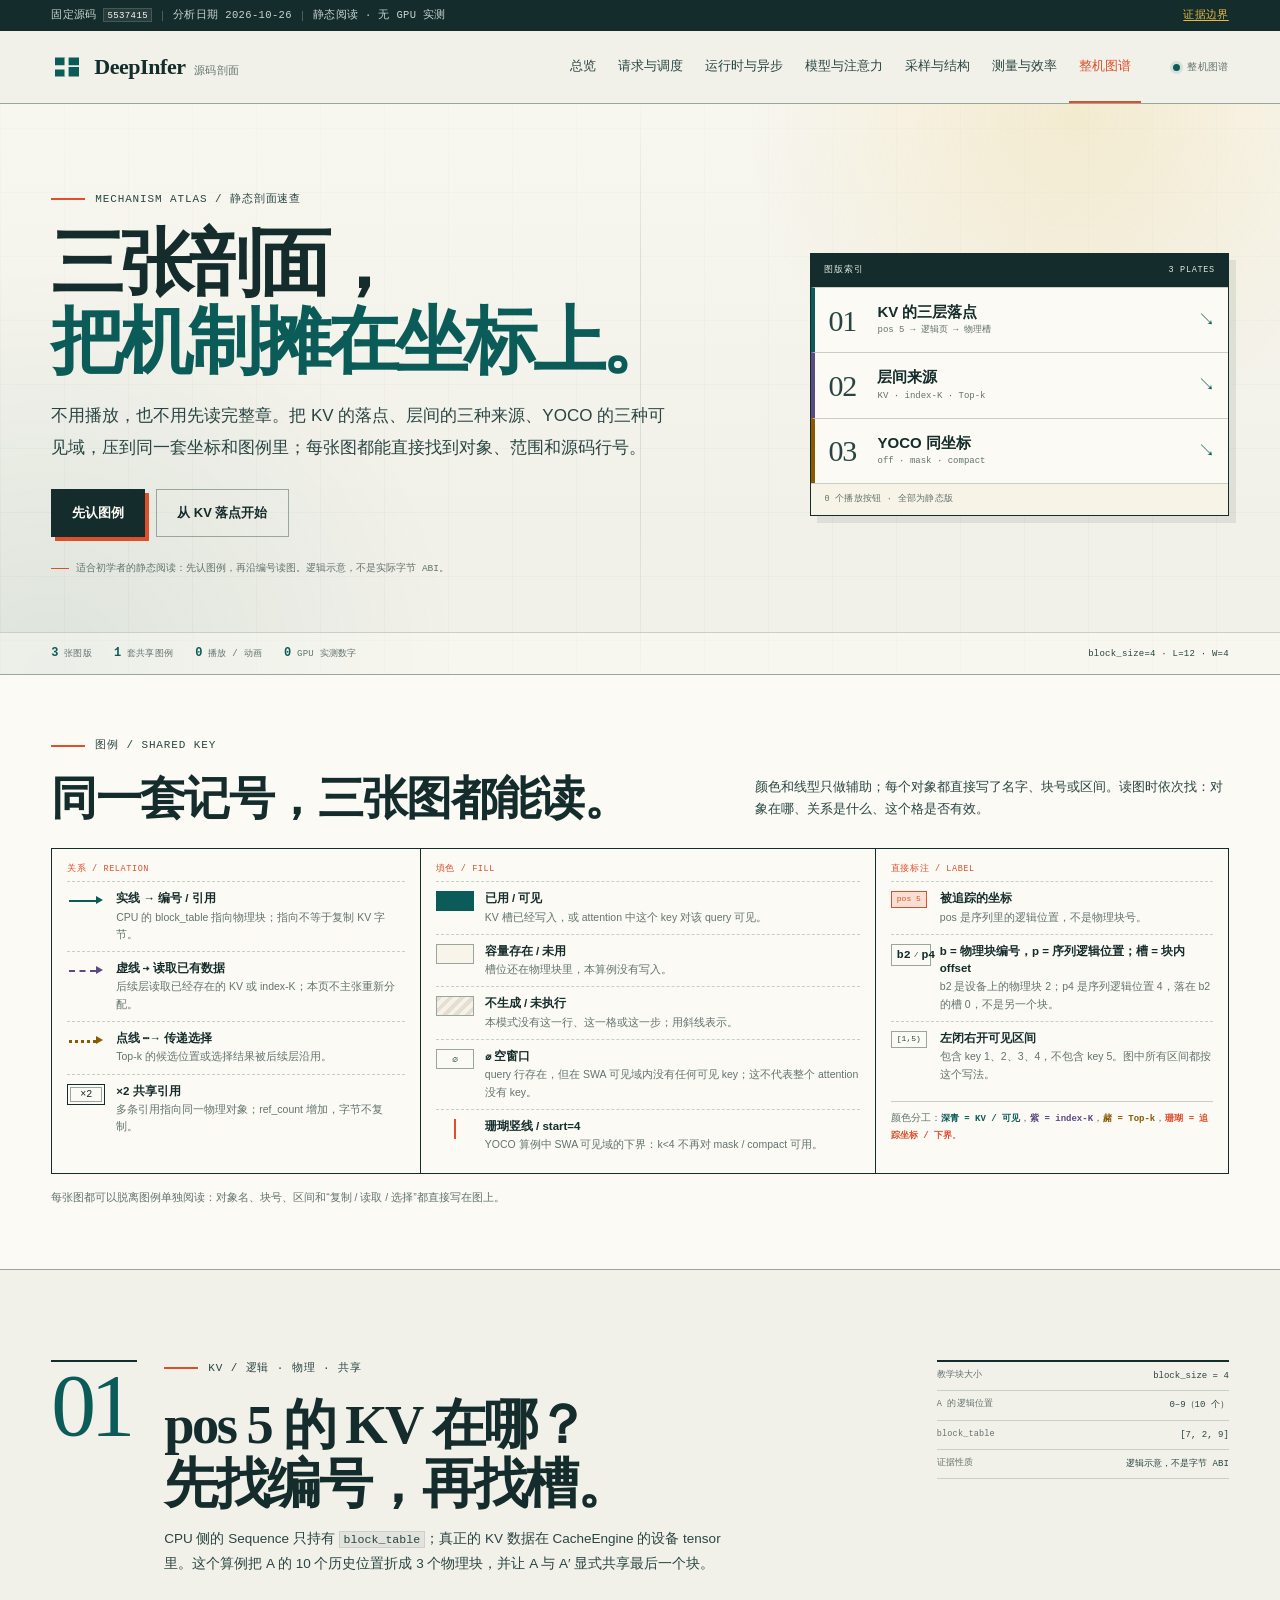
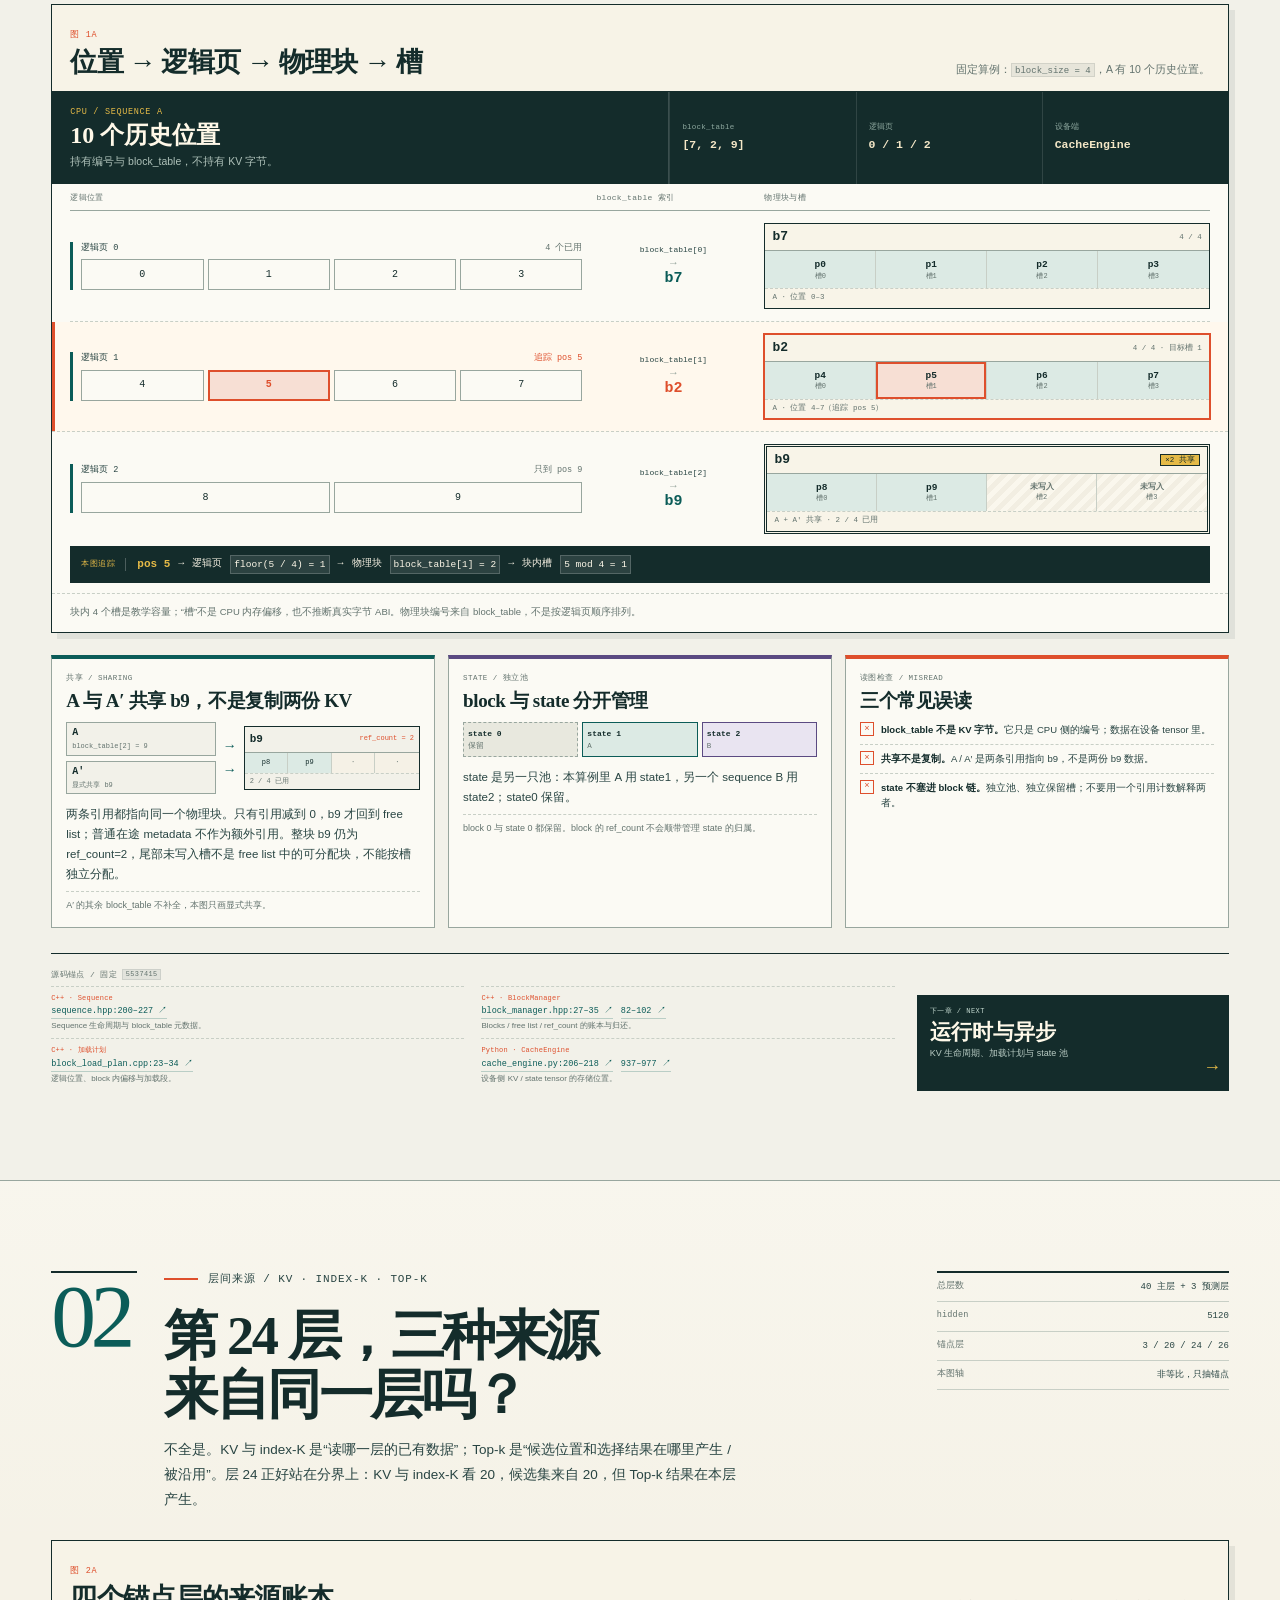
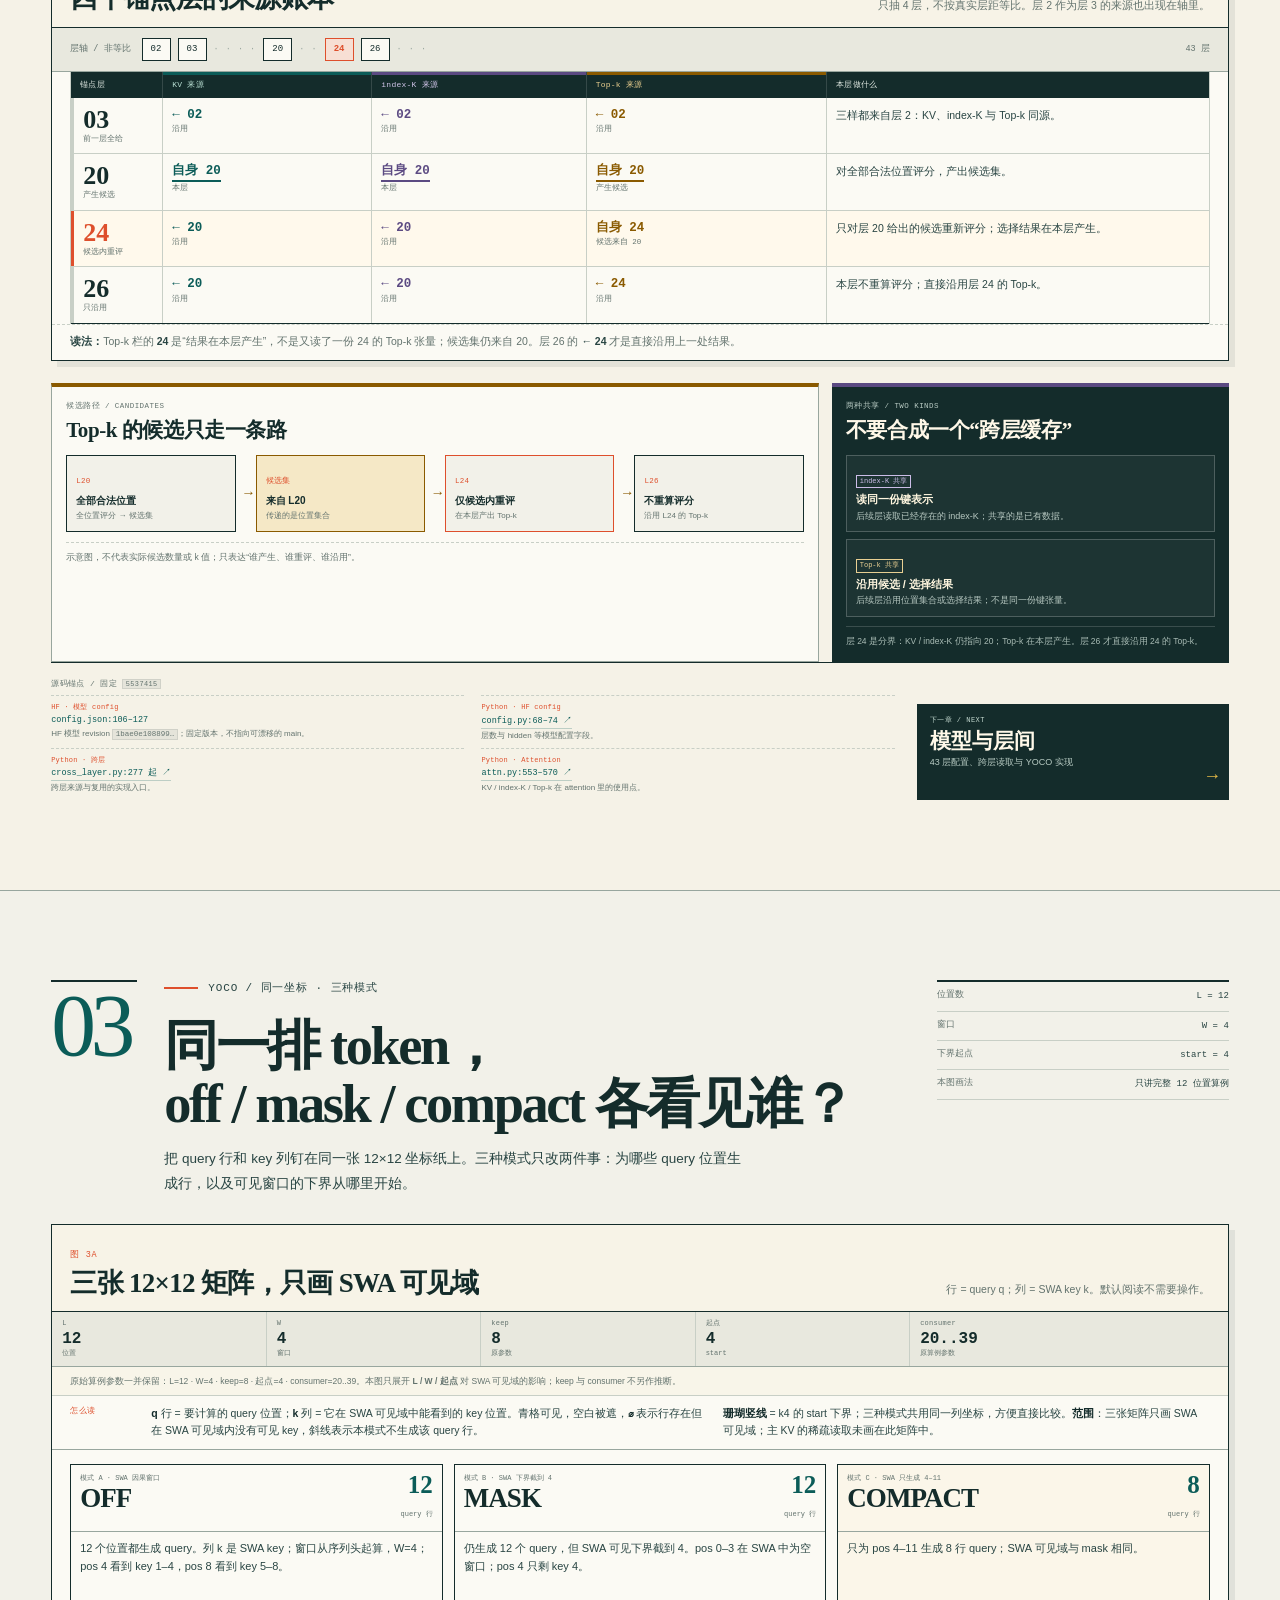
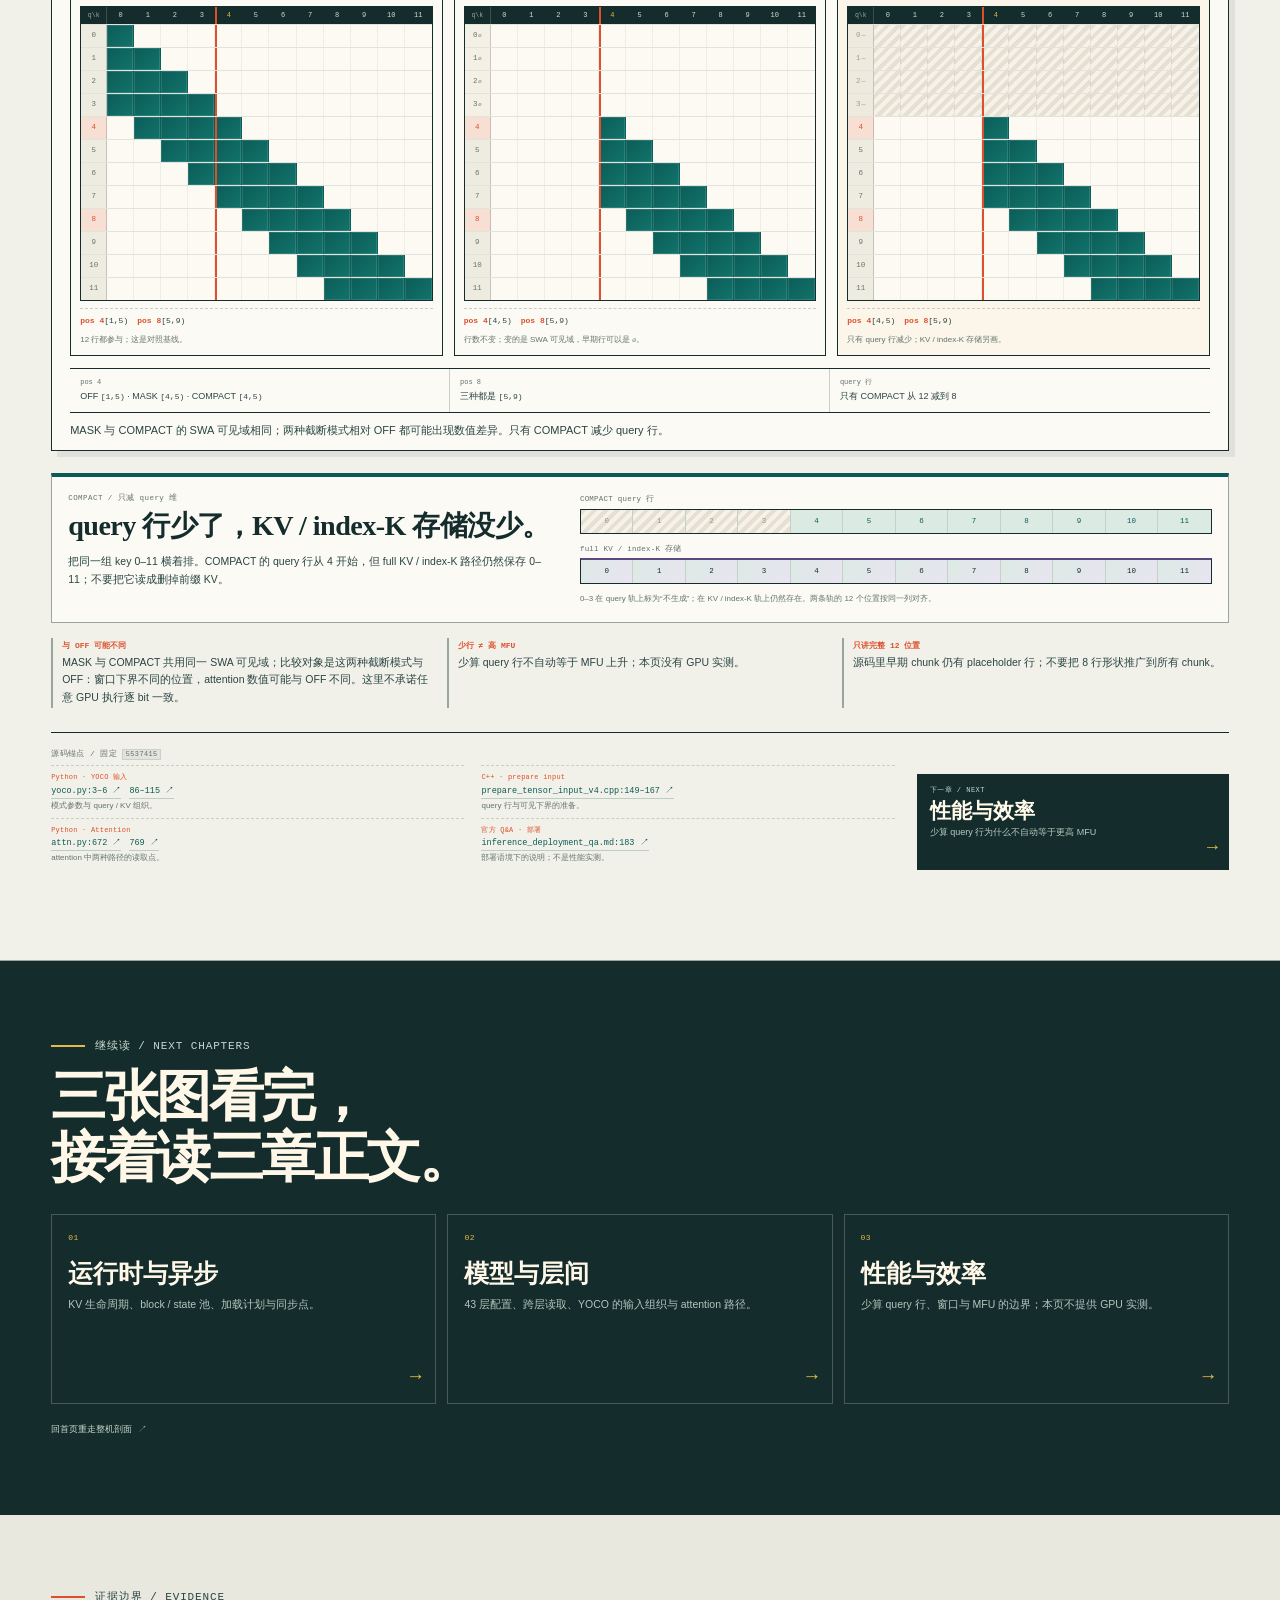
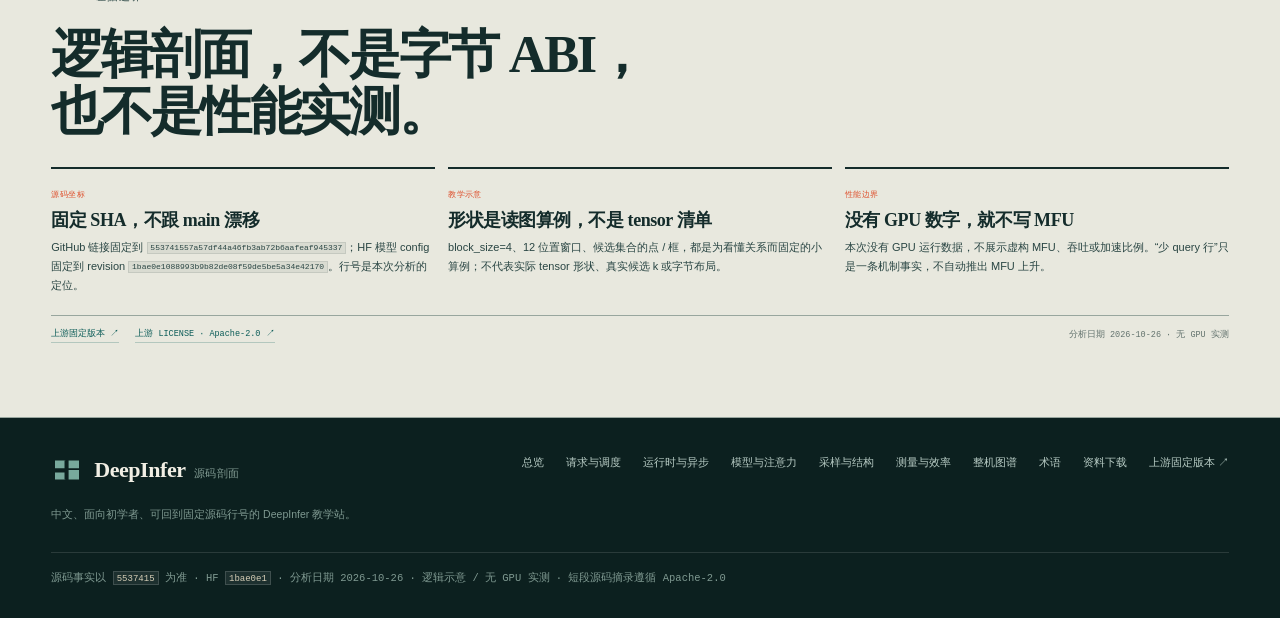
==== atlas.html @ 1e1b480c "Build source-grounded DeepInfer teaching site with static and continuous diagrams" ====
<!doctype html>
<html lang="zh-CN">
<head>
  <meta charset="utf-8">
  <meta name="viewport" content="width=device-width, initial-scale=1">
  <title>DeepInfer 机制剖面速查 · KV / 层间来源 / YOCO</title>
  <meta name="description" content="面向初学者的 DeepInfer 静态机制剖面速查：KV 的逻辑位置、物理块与共享；层间 KV / index-K / Top-k 来源；同一坐标下 YOCO off / mask / compact 的可见域差异。固定源码 SHA，无 GPU 实测。">
  <meta name="color-scheme" content="light">
  <meta property="og:title" content="DeepInfer 机制剖面速查">
  <meta property="og:description" content="三张静态剖面：KV 落点、层间来源、YOCO 同坐标。没有播放按钮，直接读图。">
  <meta property="og:type" content="article">
  <link rel="icon" href="assets/favicon.svg" type="image/svg+xml">
  <link rel="stylesheet" href="assets/site.css">
  <link rel="stylesheet" href="assets/navigation.css">
  <link rel="stylesheet" href="assets/atlas.css">
</head>
<body class="sheet-page">
<a class="skip-link" href="#main">跳到正文</a>

<div class="version-bar">
  <div class="wrap version-bar__in">
    <span>固定源码 <code>5537415</code></span>
    <span class="version-bar__sep" aria-hidden="true"></span>
    <span>分析日期 2026-10-26</span>
    <span class="version-bar__sep" aria-hidden="true"></span>
    <span>静态阅读 · 无 GPU 实测</span>
    <a href="#sources">证据边界</a>
  </div>
</div>

<header class="site-header">
  <div class="wrap site-header__in">
    <a class="brand" href="index.html" aria-label="DeepInfer 剖面首页">
      <svg class="brand__mark" viewBox="0 0 40 40" aria-hidden="true">
        <path d="M5 8h13v11H5zM22 8h13v24H22zM5 23h13v9H5z"/>
        <path class="brand__cut" d="M5 19h30M18 8v24"/>
      </svg>
      <span class="brand__text"><strong>DeepInfer</strong><span>源码剖面</span></span>
    </a>
    <nav class="primary-nav" aria-label="全站导航">
      <a href="index.html">总览</a>
      <a href="scheduling.html">请求与调度</a>
      <a href="runtime.html">运行时与异步</a>
      <a href="model.html">模型与注意力</a>
      <a href="sampling.html">采样与结构</a>
      <a href="performance.html">测量与效率</a>
      <a href="atlas.html" aria-current="page">整机图谱</a>
    </nav>
    <span class="header-status"><i aria-hidden="true"></i>整机图谱</span>
  </div>
</header>

<main id="main">

  <section class="sheet-hero" aria-labelledby="hero-title">
    <div class="wrap sheet-hero__grid">
      <div class="sheet-hero__copy">
        <p class="eyebrow"><span class="eyebrow__rule"></span>MECHANISM ATLAS / 静态剖面速查</p>
        <h1 id="hero-title">三张剖面，<br><span>把机制摊在坐标上。</span></h1>
        <p class="sheet-hero__lede">不用播放，也不用先读完整章。把 KV 的落点、层间的三种来源、YOCO 的三种可见域，压到同一套坐标和图例里；每张图都能直接找到对象、范围和源码行号。</p>
        <div class="sheet-hero__actions">
          <a class="button button--primary" href="#legend">先认图例</a>
          <a class="button button--quiet" href="#kv">从 KV 落点开始</a>
        </div>
        <p class="sheet-hero__note">适合初学者的静态阅读：先认图例，再沿编号读图。逻辑示意，不是实际字节 ABI。</p>
      </div>

      <nav class="sheet-plate-index" aria-label="三张图版">
        <div class="sheet-plate-index__head">
          <span>图版索引</span><span>3 PLATES</span>
        </div>
        <a class="sheet-plate-index__item sheet-plate-index__item--kv" href="#kv">
          <span class="sheet-plate-index__no">01</span>
          <span class="sheet-plate-index__copy"><strong>KV 的三层落点</strong><small>pos 5 → 逻辑页 → 物理槽</small></span>
          <span class="sheet-plate-index__arrow" aria-hidden="true">↘</span>
        </a>
        <a class="sheet-plate-index__item sheet-plate-index__item--layers" href="#layers">
          <span class="sheet-plate-index__no">02</span>
          <span class="sheet-plate-index__copy"><strong>层间来源</strong><small>KV · index-K · Top-k</small></span>
          <span class="sheet-plate-index__arrow" aria-hidden="true">↘</span>
        </a>
        <a class="sheet-plate-index__item sheet-plate-index__item--yoco" href="#yoco">
          <span class="sheet-plate-index__no">03</span>
          <span class="sheet-plate-index__copy"><strong>YOCO 同坐标</strong><small>off · mask · compact</small></span>
          <span class="sheet-plate-index__arrow" aria-hidden="true">↘</span>
        </a>
        <p class="sheet-plate-index__note">0 个播放按钮 · 全部为静态版</p>
      </nav>
    </div>
    <div class="sheet-hero__meta">
      <div class="wrap sheet-hero__meta-in">
        <span><b>3</b> 张图版</span>
        <span><b>1</b> 套共享图例</span>
        <span><b>0</b> 播放 / 动画</span>
        <span><b>0</b> GPU 实测数字</span>
        <span class="sheet-hero__meta-fixed">block_size=4 · L=12 · W=4</span>
      </div>
    </div>
  </section>

  <section class="sheet-legend" id="legend" aria-labelledby="legend-title">
    <div class="wrap">
      <header class="sheet-legend__head">
        <div>
          <p class="eyebrow"><span class="eyebrow__rule"></span>图例 / SHARED KEY</p>
          <h2 id="legend-title">同一套记号，三张图都能读。</h2>
        </div>
        <p class="sheet-legend__intro">颜色和线型只做辅助；每个对象都直接写了名字、块号或区间。读图时依次找：对象在哪、关系是什么、这个格是否有效。</p>
      </header>

      <div class="sheet-legend__grid">
        <div class="sheet-key-group">
          <p class="sheet-key-group__label">关系 / RELATION</p>

          <div class="sheet-key-item">
            <span class="sheet-glyph sheet-glyph--solid" aria-hidden="true"></span>
            <div><b>实线 → 编号 / 引用</b><p>CPU 的 block_table 指向物理块；指向不等于复制 KV 字节。</p></div>
          </div>
          <div class="sheet-key-item">
            <span class="sheet-glyph sheet-glyph--dashed" aria-hidden="true"></span>
            <div><b>虚线 ⇢ 读取已有数据</b><p>后续层读取已经存在的 KV 或 index-K；本页不主张重新分配。</p></div>
          </div>
          <div class="sheet-key-item">
            <span class="sheet-glyph sheet-glyph--dotted" aria-hidden="true"></span>
            <div><b>点线 ⋯→ 传递选择</b><p>Top-k 的候选位置或选择结果被后续层沿用。</p></div>
          </div>
          <div class="sheet-key-item">
            <span class="sheet-glyph sheet-glyph--shared" aria-hidden="true">×2</span>
            <div><b>×2 共享引用</b><p>多条引用指向同一物理对象；ref_count 增加，字节不复制。</p></div>
          </div>
        </div>

        <div class="sheet-key-group">
          <p class="sheet-key-group__label">填色 / FILL</p>

          <div class="sheet-key-item">
            <span class="sheet-swatch sheet-swatch--used" aria-hidden="true"></span>
            <div><b>已用 / 可见</b><p>KV 槽已经写入，或 attention 中这个 key 对该 query 可见。</p></div>
          </div>
          <div class="sheet-key-item">
            <span class="sheet-swatch sheet-swatch--free" aria-hidden="true"></span>
            <div><b>容量存在 / 未用</b><p>槽位还在物理块里，本算例没有写入。</p></div>
          </div>
          <div class="sheet-key-item">
            <span class="sheet-swatch sheet-swatch--absent" aria-hidden="true"></span>
            <div><b>不生成 / 未执行</b><p>本模式没有这一行、这一格或这一步；用斜线表示。</p></div>
          </div>
          <div class="sheet-key-item">
            <span class="sheet-swatch sheet-swatch--empty" aria-hidden="true">∅</span>
            <div><b>∅ 空窗口</b><p>query 行存在，但在 SWA 可见域内没有任何可见 key；这不代表整个 attention 没有 key。</p></div>
          </div>
          <div class="sheet-key-item">
            <span class="sheet-swatch sheet-swatch--start" aria-hidden="true"></span>
            <div><b>珊瑚竖线 / start=4</b><p>YOCO 算例中 SWA 可见域的下界：k&lt;4 不再对 mask / compact 可用。</p></div>
          </div>
        </div>

        <div class="sheet-key-group">
          <p class="sheet-key-group__label">直接标注 / LABEL</p>

          <div class="sheet-key-item">
            <span class="sheet-label-chip sheet-label-chip--target">pos 5</span>
            <div><b>被追踪的坐标</b><p>pos 是序列里的逻辑位置，不是物理块号。</p></div>
          </div>
          <div class="sheet-key-item">
            <span class="sheet-label-chip"><b>b2</b><span>/</span><b>p4</b></span>
            <div><b>b = 物理块编号，p = 序列逻辑位置；槽 = 块内 offset</b><p>b2 是设备上的物理块 2；p4 是序列逻辑位置 4，落在 b2 的槽 0，不是另一个块。</p></div>
          </div>
          <div class="sheet-key-item">
            <span class="sheet-label-chip">[1,5)</span>
            <div><b>左闭右开可见区间</b><p>包含 key 1、2、3、4，不包含 key 5。图中所有区间都按这个写法。</p></div>
          </div>
          <p class="sheet-key-group__note">颜色分工：<b class="is-kv">深青 = KV / 可见</b>，<b class="is-idx">紫 = index-K</b>，<b class="is-topk">赭 = Top-k</b>，<b class="is-signal">珊瑚 = 追踪坐标 / 下界</b>。</p>
        </div>
      </div>

      <p class="sheet-legend__foot">每张图都可以脱离图例单独阅读：对象名、块号、区间和“复制 / 读取 / 选择”都直接写在图上。</p>
    </div>
  </section>

  <section class="sheet-plate sheet-plate--kv" id="kv" aria-labelledby="kv-title">
    <div class="wrap">
      <header class="sheet-plate__head">
        <div class="sheet-plate__no" aria-hidden="true">01</div>
        <div class="sheet-plate__intro">
          <p class="eyebrow"><span class="eyebrow__rule"></span>KV / 逻辑 · 物理 · 共享</p>
          <h2 id="kv-title">pos 5 的 KV 在哪？<br>先找编号，再找槽。</h2>
          <p class="sheet-plate__lede">CPU 侧的 Sequence 只持有 <code>block_table</code>；真正的 KV 数据在 CacheEngine 的设备 tensor 里。这个算例把 A 的 10 个历史位置折成 3 个物理块，并让 A 与 A′ 显式共享最后一个块。</p>
        </div>
        <dl class="sheet-plate__facts">
          <div><dt>教学块大小</dt><dd>block_size = 4</dd></div>
          <div><dt>A 的逻辑位置</dt><dd>0–9（10 个）</dd></div>
          <div><dt>block_table</dt><dd>[7, 2, 9]</dd></div>
          <div><dt>证据性质</dt><dd>逻辑示意，不是字节 ABI</dd></div>
        </dl>
      </header>

      <figure class="sheet-figure sheet-figure--kv">
        <figcaption class="sheet-figure__head">
          <div>
            <span class="sheet-figure__tag">图 1A</span>
            <h3>位置 → 逻辑页 → 物理块 → 槽</h3>
          </div>
          <p>固定算例：<code>block_size = 4</code>，A 有 10 个历史位置。</p>
        </figcaption>

        <div class="sheet-seq">
          <div class="sheet-seq__id">
            <p class="sheet-kicker">CPU / SEQUENCE A</p>
            <strong>10 个历史位置</strong>
            <p>持有编号与 block_table，不持有 KV 字节。</p>
          </div>
          <div class="sheet-seq__ledger">
            <div><span>block_table</span><b>[7, 2, 9]</b></div>
            <div><span>逻辑页</span><b>0 / 1 / 2</b></div>
            <div><span>设备端</span><b>CacheEngine</b></div>
          </div>
        </div>

        <div class="sheet-map">
          <div class="sheet-map__head" aria-hidden="true">
            <span>逻辑位置</span><span>block_table 索引</span><span>物理块与槽</span>
          </div>

          <div class="sheet-map__row">
            <div class="sheet-lpage">
              <div class="sheet-lpage__top"><span>逻辑页 0</span><span>4 个已用</span></div>
              <ol class="sheet-poslist">
                <li>0</li><li>1</li><li>2</li><li>3</li>
              </ol>
            </div>
            <div class="sheet-index">
              <code>block_table[0]</code><span aria-hidden="true">→</span><b>b7</b>
            </div>
            <div class="sheet-block">
              <div class="sheet-block__head"><b>b7</b><span>4 / 4</span></div>
              <div class="sheet-slots" aria-label="物理块 7 的四个槽：逻辑位置 0、1、2、3">
                <span class="sheet-slot is-used"><b>p0</b><small>槽0</small></span>
                <span class="sheet-slot is-used"><b>p1</b><small>槽1</small></span>
                <span class="sheet-slot is-used"><b>p2</b><small>槽2</small></span>
                <span class="sheet-slot is-used"><b>p3</b><small>槽3</small></span>
              </div>
              <p class="sheet-block__note">A · 位置 0–3</p>
            </div>
          </div>

          <div class="sheet-map__row is-target">
            <div class="sheet-lpage">
              <div class="sheet-lpage__top"><span>逻辑页 1</span><span class="sheet-target-note">追踪 pos 5</span></div>
              <ol class="sheet-poslist">
                <li>4</li><li class="is-target">5</li><li>6</li><li>7</li>
              </ol>
            </div>
            <div class="sheet-index">
              <code>block_table[1]</code><span aria-hidden="true">→</span><b>b2</b>
            </div>
            <div class="sheet-block is-target">
              <div class="sheet-block__head"><b>b2</b><span>4 / 4 · 目标槽 1</span></div>
              <div class="sheet-slots" aria-label="物理块 2 的四个槽：逻辑位置 4、5、6、7；pos 5 在槽 1">
                <span class="sheet-slot is-used"><b>p4</b><small>槽0</small></span>
                <span class="sheet-slot is-used is-target"><b>p5</b><small>槽1</small></span>
                <span class="sheet-slot is-used"><b>p6</b><small>槽2</small></span>
                <span class="sheet-slot is-used"><b>p7</b><small>槽3</small></span>
              </div>
              <p class="sheet-block__note">A · 位置 4–7（追踪 pos 5）</p>
            </div>
          </div>

          <div class="sheet-map__row">
            <div class="sheet-lpage">
              <div class="sheet-lpage__top"><span>逻辑页 2</span><span>只到 pos 9</span></div>
              <ol class="sheet-poslist sheet-poslist--tail">
                <li>8</li><li>9</li>
              </ol>
            </div>
            <div class="sheet-index">
              <code>block_table[2]</code><span aria-hidden="true">→</span><b>b9</b>
            </div>
            <div class="sheet-block is-shared">
              <div class="sheet-block__head"><b>b9</b><span class="sheet-shared-badge">×2 共享</span></div>
              <div class="sheet-slots" aria-label="物理块 9 有四个槽；逻辑位置 8、9 已用，另外两个槽未写入；A 与 A′ 共享这个块">
                <span class="sheet-slot is-used"><b>p8</b><small>槽0</small></span>
                <span class="sheet-slot is-used"><b>p9</b><small>槽1</small></span>
                <span class="sheet-slot is-free"><b>未写入</b><small>槽2</small></span>
                <span class="sheet-slot is-free"><b>未写入</b><small>槽3</small></span>
              </div>
              <p class="sheet-block__note">A + A′ 共享 · 2 / 4 已用</p>
            </div>
          </div>
        </div>

        <div class="sheet-work">
          <span class="sheet-work__label">本图追踪</span>
          <p><b>pos 5</b><span aria-hidden="true">→</span> 逻辑页 <code>floor(5 / 4) = 1</code><span aria-hidden="true">→</span> 物理块 <code>block_table[1] = 2</code><span aria-hidden="true">→</span> 块内槽 <code>5 mod 4 = 1</code></p>
        </div>
        <p class="sheet-figure__note">块内 4 个槽是教学容量；“槽”不是 CPU 内存偏移，也不推断真实字节 ABI。物理块编号来自 block_table，不是按逻辑页顺序排列。</p>
      </figure>

      <div class="sheet-kv-notes">
        <section class="sheet-note sheet-note--share" aria-labelledby="share-title">
          <p class="sheet-note__label">共享 / SHARING</p>
          <h3 id="share-title">A 与 A′ 共享 b9，不是复制两份 KV</h3>
          <div class="sheet-share-figure" role="img" aria-label="Sequence A 和 A′ 的两条引用都指向物理块 9；块 9 有两个已用槽和两个未写入槽，ref_count 示意为 2。">
            <div class="sheet-share-figure__refs">
              <span><b>A</b><small>block_table[2] = 9</small></span>
              <span><b>A′</b><small>显式共享 b9</small></span>
            </div>
            <div class="sheet-share-figure__arrows" aria-hidden="true"><span>→</span><span>→</span></div>
            <div class="sheet-share-figure__target">
              <div class="sheet-share-figure__head"><b>b9</b><span>ref_count = 2</span></div>
              <div class="sheet-mini-slots" aria-hidden="true">
                <span class="is-used">p8</span><span class="is-used">p9</span><span class="is-free">·</span><span class="is-free">·</span>
              </div>
              <p>2 / 4 已用</p>
            </div>
          </div>
          <p>两条引用都指向同一个物理块。只有引用减到 0，b9 才回到 free list；普通在途 metadata 不作为额外引用。整块 b9 仍为 ref_count=2，尾部未写入槽不是 free list 中的可分配块，不能按槽独立分配。</p>
          <p class="sheet-note__fine">A′ 的其余 block_table 不补全，本图只画显式共享。</p>
        </section>

        <section class="sheet-note sheet-note--state" aria-labelledby="state-title">
          <p class="sheet-note__label">STATE / 独立池</p>
          <h3 id="state-title">block 与 state 分开管理</h3>
          <div class="sheet-state-pool" role="img" aria-label="独立的 state 池：state 0 保留，state 1 属于 A，state 2 属于 B。">
            <div class="sheet-state is-reserved"><b>state 0</b><span>保留</span></div>
            <div class="sheet-state is-a"><b>state 1</b><span>A</span></div>
            <div class="sheet-state is-b"><b>state 2</b><span>B</span></div>
          </div>
          <p>state 是另一只池：本算例里 A 用 state1，另一个 sequence B 用 state2；state0 保留。</p>
          <p class="sheet-note__fine">block 0 与 state 0 都保留。block 的 ref_count 不会顺带管理 state 的归属。</p>
        </section>

        <section class="sheet-note sheet-note--misread" aria-labelledby="misread-title">
          <p class="sheet-note__label">读图检查 / MISREAD</p>
          <h3 id="misread-title">三个常见误读</h3>
          <ul class="sheet-mistakes">
            <li><span class="sheet-cross" aria-hidden="true">×</span><p><b>block_table 不是 KV 字节。</b>它只是 CPU 侧的编号；数据在设备 tensor 里。</p></li>
            <li><span class="sheet-cross" aria-hidden="true">×</span><p><b>共享不是复制。</b>A / A′ 是两条引用指向 b9，不是两份 b9 数据。</p></li>
            <li><span class="sheet-cross" aria-hidden="true">×</span><p><b>state 不塞进 block 链。</b>独立池、独立保留槽；不要用一个引用计数解释两者。</p></li>
          </ul>
        </section>
      </div>

      <footer class="sheet-plate__foot">
        <div class="sheet-sources">
          <p class="sheet-sources__label">源码锚点 / 固定 <code>5537415</code></p>
          <div class="sheet-sources__grid">
            <div class="sheet-anchor">
              <span class="sheet-anchor__tag">C++ · Sequence</span>
              <p class="sheet-anchor__link"><a href="https://github.com/deepseek-ai/DeepInfer/blob/553741557a57df44a46fb3ab72b6aafeaf945337/csrc/engine/sequence.hpp#L200-L227" target="_blank" rel="noopener noreferrer">sequence.hpp:200–227 <span aria-hidden="true">↗</span></a></p>
              <p>Sequence 生命周期与 block_table 元数据。</p>
            </div>
            <div class="sheet-anchor">
              <span class="sheet-anchor__tag">C++ · BlockManager</span>
              <p class="sheet-anchor__link"><a href="https://github.com/deepseek-ai/DeepInfer/blob/553741557a57df44a46fb3ab72b6aafeaf945337/csrc/engine/block_manager.hpp#L27-L35" target="_blank" rel="noopener noreferrer">block_manager.hpp:27–35 <span aria-hidden="true">↗</span></a><a href="https://github.com/deepseek-ai/DeepInfer/blob/553741557a57df44a46fb3ab72b6aafeaf945337/csrc/engine/block_manager.hpp#L82-L102" target="_blank" rel="noopener noreferrer">82–102 <span aria-hidden="true">↗</span></a></p>
              <p>Blocks / free list / ref_count 的账本与归还。</p>
            </div>
            <div class="sheet-anchor">
              <span class="sheet-anchor__tag">C++ · 加载计划</span>
              <p class="sheet-anchor__link"><a href="https://github.com/deepseek-ai/DeepInfer/blob/553741557a57df44a46fb3ab72b6aafeaf945337/csrc/engine/input_metadata/block_load_plan.cpp#L23-L34" target="_blank" rel="noopener noreferrer">block_load_plan.cpp:23–34 <span aria-hidden="true">↗</span></a></p>
              <p>逻辑位置、block 内偏移与加载段。</p>
            </div>
            <div class="sheet-anchor">
              <span class="sheet-anchor__tag">Python · CacheEngine</span>
              <p class="sheet-anchor__link"><a href="https://github.com/deepseek-ai/DeepInfer/blob/553741557a57df44a46fb3ab72b6aafeaf945337/deepinfer/worker/cache_engine.py#L206-L218" target="_blank" rel="noopener noreferrer">cache_engine.py:206–218 <span aria-hidden="true">↗</span></a><a href="https://github.com/deepseek-ai/DeepInfer/blob/553741557a57df44a46fb3ab72b6aafeaf945337/deepinfer/worker/cache_engine.py#L937-L977" target="_blank" rel="noopener noreferrer">937–977 <span aria-hidden="true">↗</span></a></p>
              <p>设备侧 KV / state tensor 的存储位置。</p>
            </div>
          </div>
        </div>
        <a class="sheet-next-link" href="runtime.html">
          <span class="sheet-next-link__label">下一章 / NEXT</span>
          <strong>运行时与异步</strong>
          <small>KV 生命周期、加载计划与 state 池</small>
          <span class="sheet-next-link__arrow" aria-hidden="true">→</span>
        </a>
      </footer>
    </div>
  </section>

  <section class="sheet-plate sheet-plate--layers" id="layers" aria-labelledby="layers-title">
    <div class="wrap">
      <header class="sheet-plate__head">
        <div class="sheet-plate__no" aria-hidden="true">02</div>
        <div class="sheet-plate__intro">
          <p class="eyebrow"><span class="eyebrow__rule"></span>层间来源 / KV · INDEX-K · TOP-K</p>
          <h2 id="layers-title">第 24 层，三种来源<br>来自同一层吗？</h2>
          <p class="sheet-plate__lede">不全是。KV 与 index-K 是“读哪一层的已有数据”；Top-k 是“候选位置和选择结果在哪里产生 / 被沿用”。层 24 正好站在分界上：KV 与 index-K 看 20，候选集来自 20，但 Top-k 结果在本层产生。</p>
        </div>
        <dl class="sheet-plate__facts">
          <div><dt>总层数</dt><dd>40 主层 + 3 预测层</dd></div>
          <div><dt>hidden</dt><dd>5120</dd></div>
          <div><dt>锚点层</dt><dd>3 / 20 / 24 / 26</dd></div>
          <div><dt>本图轴</dt><dd>非等比，只抽锚点</dd></div>
        </dl>
      </header>

      <figure class="sheet-figure sheet-figure--layers">
        <figcaption class="sheet-figure__head">
          <div>
            <span class="sheet-figure__tag">图 2A</span>
            <h3>四个锚点层的来源账本</h3>
          </div>
          <p>只抽 4 层，不按真实层距等比。层 2 作为层 3 的来源也出现在轴里。</p>
        </figcaption>

        <div class="sheet-layer-axis" role="img" aria-label="层轴不是等比例：40 个主层加 3 个预测层共 43 层，只标出层 2、3、20、24、26。">
          <span class="sheet-layer-axis__label">层轴 / 非等比</span>
          <span class="sheet-layer-pin">02</span>
          <span class="sheet-layer-pin">03</span>
          <span class="sheet-layer-gap" aria-hidden="true">· · · ·</span>
          <span class="sheet-layer-pin">20</span>
          <span class="sheet-layer-gap" aria-hidden="true">· ·</span>
          <span class="sheet-layer-pin is-focus">24</span>
          <span class="sheet-layer-pin">26</span>
          <span class="sheet-layer-gap" aria-hidden="true">· · ·</span>
          <span class="sheet-layer-axis__end">43 层</span>
        </div>

        <div class="sheet-source-table" role="table" aria-label="四个锚点层的 KV、index-K 和 Top-k 来源">
          <div class="sheet-source-head" role="row">
            <span role="columnheader">锚点层</span>
            <span role="columnheader" class="is-kv">KV 来源</span>
            <span role="columnheader" class="is-idx">index-K 来源</span>
            <span role="columnheader" class="is-topk">Top-k 来源</span>
            <span role="columnheader">本层做什么</span>
          </div>

          <div class="sheet-source-row" role="row">
            <div class="sheet-layer-stamp" role="rowheader"><b>03</b><span>前一层全给</span></div>
            <div class="sheet-source-cell" role="cell" data-label="KV 来源"><span class="sheet-src sheet-src--kv"><b>← 02</b><small>沿用</small></span></div>
            <div class="sheet-source-cell" role="cell" data-label="index-K 来源"><span class="sheet-src sheet-src--idx"><b>← 02</b><small>沿用</small></span></div>
            <div class="sheet-source-cell" role="cell" data-label="Top-k 来源"><span class="sheet-src sheet-src--topk"><b>← 02</b><small>沿用</small></span></div>
            <div class="sheet-source-action" role="cell" data-label="本层做什么"><p>三样都来自层 2：KV、index-K 与 Top-k 同源。</p></div>
          </div>

          <div class="sheet-source-row" role="row">
            <div class="sheet-layer-stamp" role="rowheader"><b>20</b><span>产生候选</span></div>
            <div class="sheet-source-cell" role="cell" data-label="KV 来源"><span class="sheet-src sheet-src--kv is-self"><b>自身 20</b><small>本层</small></span></div>
            <div class="sheet-source-cell" role="cell" data-label="index-K 来源"><span class="sheet-src sheet-src--idx is-self"><b>自身 20</b><small>本层</small></span></div>
            <div class="sheet-source-cell" role="cell" data-label="Top-k 来源"><span class="sheet-src sheet-src--topk is-self"><b>自身 20</b><small>产生候选</small></span></div>
            <div class="sheet-source-action" role="cell" data-label="本层做什么"><p>对全部合法位置评分，产出候选集。</p></div>
          </div>

          <div class="sheet-source-row is-focus" role="row">
            <div class="sheet-layer-stamp" role="rowheader"><b>24</b><span>候选内重评</span></div>
            <div class="sheet-source-cell" role="cell" data-label="KV 来源"><span class="sheet-src sheet-src--kv"><b>← 20</b><small>沿用</small></span></div>
            <div class="sheet-source-cell" role="cell" data-label="index-K 来源"><span class="sheet-src sheet-src--idx"><b>← 20</b><small>沿用</small></span></div>
            <div class="sheet-source-cell" role="cell" data-label="Top-k 来源"><span class="sheet-src sheet-src--topk"><b>自身 24</b><small>候选来自 20</small></span></div>
            <div class="sheet-source-action" role="cell" data-label="本层做什么"><p>只对层 20 给出的候选重新评分；选择结果在本层产生。</p></div>
          </div>

          <div class="sheet-source-row" role="row">
            <div class="sheet-layer-stamp" role="rowheader"><b>26</b><span>只沿用</span></div>
            <div class="sheet-source-cell" role="cell" data-label="KV 来源"><span class="sheet-src sheet-src--kv"><b>← 20</b><small>沿用</small></span></div>
            <div class="sheet-source-cell" role="cell" data-label="index-K 来源"><span class="sheet-src sheet-src--idx"><b>← 20</b><small>沿用</small></span></div>
            <div class="sheet-source-cell" role="cell" data-label="Top-k 来源"><span class="sheet-src sheet-src--topk"><b>← 24</b><small>沿用</small></span></div>
            <div class="sheet-source-action" role="cell" data-label="本层做什么"><p>本层不重算评分；直接沿用层 24 的 Top-k。</p></div>
          </div>
        </div>
        <p class="sheet-table-note"><b>读法：</b>Top-k 栏的 <b>24</b> 是“结果在本层产生”，不是又读了一份 24 的 Top-k 张量；候选集仍来自 20。层 26 的 <b>← 24</b> 才是直接沿用上一处结果。</p>
      </figure>

      <div class="sheet-layers-detail">
        <section class="sheet-candidate-panel" aria-labelledby="candidate-title">
          <p class="sheet-note__label">候选路径 / CANDIDATES</p>
          <h3 id="candidate-title">Top-k 的候选只走一条路</h3>
          <div class="sheet-candidate-flow" role="img" aria-label="候选流程：层 20 对全部合法位置评分并产出候选集；层 24 只在候选内重新评分并产出 Top-k；层 26 不重算评分，沿用层 24 的 Top-k。">
            <div class="sheet-flow-node">
              <span>L20</span>
              <b>全部合法位置</b>
              <small>全位置评分 → 候选集</small>
            </div>
            <div class="sheet-flow-node is-candidate">
              <span>候选集</span>
              <b>来自 L20</b>
              <small>传递的是位置集合</small>
            </div>
            <div class="sheet-flow-node is-focus">
              <span>L24</span>
              <b>仅候选内重评</b>
              <small>在本层产出 Top-k</small>
            </div>
            <div class="sheet-flow-node">
              <span>L26</span>
              <b>不重算评分</b>
              <small>沿用 L24 的 Top-k</small>
            </div>
          </div>
          <p class="sheet-candidate-panel__note">示意图，不代表实际候选数量或 k 值；只表达“谁产生、谁重评、谁沿用”。</p>
        </section>

        <aside class="sheet-kinds-panel" aria-labelledby="kinds-title">
          <p class="sheet-note__label">两种共享 / TWO KINDS</p>
          <h3 id="kinds-title">不要合成一个“跨层缓存”</h3>
          <div class="sheet-kind sheet-kind--idx">
            <span>index-K 共享</span>
            <b>读同一份键表示</b>
            <p>后续层读取已经存在的 index-K；共享的是已有数据。</p>
          </div>
          <div class="sheet-kind sheet-kind--topk">
            <span>Top-k 共享</span>
            <b>沿用候选 / 选择结果</b>
            <p>后续层沿用位置集合或选择结果；不是同一份键张量。</p>
          </div>
          <p class="sheet-kinds-panel__note">层 24 是分界：KV / index-K 仍指向 20；Top-k 在本层产生。层 26 才直接沿用 24 的 Top-k。</p>
        </aside>
      </div>

      <footer class="sheet-plate__foot">
        <div class="sheet-sources">
          <p class="sheet-sources__label">源码锚点 / 固定 <code>5537415</code></p>
          <div class="sheet-sources__grid">
            <div class="sheet-anchor">
              <span class="sheet-anchor__tag">HF · 模型 config</span>
              <p class="sheet-anchor__file">config.json:106–127</p>
              <p>HF 模型 revision <code>1bae0e108899…</code>；固定版本，不指向可漂移的 main。</p>
            </div>
            <div class="sheet-anchor">
              <span class="sheet-anchor__tag">Python · HF config</span>
              <p class="sheet-anchor__link"><a href="https://github.com/deepseek-ai/DeepInfer/blob/553741557a57df44a46fb3ab72b6aafeaf945337/deepinfer/hugging_face/config.py#L68-L74" target="_blank" rel="noopener noreferrer">config.py:68–74 <span aria-hidden="true">↗</span></a></p>
              <p>层数与 hidden 等模型配置字段。</p>
            </div>
            <div class="sheet-anchor">
              <span class="sheet-anchor__tag">Python · 跨层</span>
              <p class="sheet-anchor__link"><a href="https://github.com/deepseek-ai/DeepInfer/blob/553741557a57df44a46fb3ab72b6aafeaf945337/deepinfer/model_executor/models/v4_modules/cross_layer.py#L277" target="_blank" rel="noopener noreferrer">cross_layer.py:277 起 <span aria-hidden="true">↗</span></a></p>
              <p>跨层来源与复用的实现入口。</p>
            </div>
            <div class="sheet-anchor">
              <span class="sheet-anchor__tag">Python · Attention</span>
              <p class="sheet-anchor__link"><a href="https://github.com/deepseek-ai/DeepInfer/blob/553741557a57df44a46fb3ab72b6aafeaf945337/deepinfer/model_executor/models/v4_modules/attn.py#L553-L570" target="_blank" rel="noopener noreferrer">attn.py:553–570 <span aria-hidden="true">↗</span></a></p>
              <p>KV / index-K / Top-k 在 attention 里的使用点。</p>
            </div>
          </div>
        </div>
        <a class="sheet-next-link" href="model.html">
          <span class="sheet-next-link__label">下一章 / NEXT</span>
          <strong>模型与层间</strong>
          <small>43 层配置、跨层读取与 YOCO 实现</small>
          <span class="sheet-next-link__arrow" aria-hidden="true">→</span>
        </a>
      </footer>
    </div>
  </section>

  <section class="sheet-plate sheet-plate--yoco" id="yoco" aria-labelledby="yoco-title">
    <div class="wrap">
      <header class="sheet-plate__head">
        <div class="sheet-plate__no" aria-hidden="true">03</div>
        <div class="sheet-plate__intro">
          <p class="eyebrow"><span class="eyebrow__rule"></span>YOCO / 同一坐标 · 三种模式</p>
          <h2 id="yoco-title">同一排 token，<br>off / mask / compact 各看见谁？</h2>
          <p class="sheet-plate__lede">把 query 行和 key 列钉在同一张 12×12 坐标纸上。三种模式只改两件事：为哪些 query 位置生成行，以及可见窗口的下界从哪里开始。</p>
        </div>
        <dl class="sheet-plate__facts">
          <div><dt>位置数</dt><dd>L = 12</dd></div>
          <div><dt>窗口</dt><dd>W = 4</dd></div>
          <div><dt>下界起点</dt><dd>start = 4</dd></div>
          <div><dt>本图画法</dt><dd>只讲完整 12 位置算例</dd></div>
        </dl>
      </header>

      <figure class="sheet-figure sheet-figure--yoco">
        <figcaption class="sheet-figure__head">
          <div>
            <span class="sheet-figure__tag">图 3A</span>
            <h3>三张 12×12 矩阵，只画 SWA 可见域</h3>
          </div>
          <p>行 = query q；列 = SWA key k。默认阅读不需要操作。</p>
        </figcaption>

        <div class="sheet-yoco-params">
          <div><span>L</span><b>12</b><small>位置</small></div>
          <div><span>W</span><b>4</b><small>窗口</small></div>
          <div><span>keep</span><b>8</b><small>原参数</small></div>
          <div><span>起点</span><b>4</b><small>start</small></div>
          <div class="is-wide"><span>consumer</span><b>20..39</b><small>原算例参数</small></div>
        </div>
        <p class="sheet-params-note">原始算例参数一并保留：L=12 · W=4 · keep=8 · 起点=4 · consumer=20..39。本图只展开 <b>L / W / 起点</b> 对 SWA 可见域的影响；keep 与 consumer 不另作推断。</p>

        <div class="sheet-read-guide">
          <span class="sheet-read-guide__title">怎么读</span>
          <p><b>q</b> 行 = 要计算的 query 位置；<b>k</b> 列 = 它在 SWA 可见域中能看到的 key 位置。青格可见，空白被遮，<b>∅</b> 表示行存在但在 SWA 可见域内没有可见 key，斜线表示本模式不生成该 query 行。</p>
          <p><b>珊瑚竖线</b> = k4 的 start 下界；三种模式共用同一列坐标，方便直接比较。<b>范围</b>：三张矩阵只画 SWA 可见域；主 KV 的稀疏读取未画在此矩阵中。</p>
        </div>

        <div class="sheet-mode-grid">
          <article class="sheet-mode sheet-mode--off" aria-labelledby="mode-off-title">
            <header class="sheet-mode__head">
              <div>
                <p class="sheet-mode__tag">模式 A · SWA 因果窗口</p>
                <h3 id="mode-off-title">OFF</h3>
              </div>
              <div class="sheet-mode__count"><b>12</b><span>query 行</span></div>
            </header>
            <p class="sheet-mode__desc">12 个位置都生成 query。列 k 是 SWA key；窗口从序列头起算，W=4；pos 4 看到 key 1–4，pos 8 看到 key 5–8。</p>
            <div class="sheet-matrix" role="img" aria-label="OFF 模式 SWA 可见域：12 个 query 行。行 0 到 3 从序列头开始；行 4 可见 key 1 到 4；行 8 可见 key 5 到 8；行 11 可见 key 8 到 11。">
  <div class="sheet-matrix__head" aria-hidden="true">
    <span class="sheet-corner">q\k</span>
    <span class="sheet-colnum">0</span>
    <span class="sheet-colnum">1</span>
    <span class="sheet-colnum">2</span>
    <span class="sheet-colnum">3</span>
    <span class="sheet-colnum is-startcol">4</span>
    <span class="sheet-colnum">5</span>
    <span class="sheet-colnum">6</span>
    <span class="sheet-colnum">7</span>
    <span class="sheet-colnum">8</span>
    <span class="sheet-colnum">9</span>
    <span class="sheet-colnum">10</span>
    <span class="sheet-colnum">11</span>
  </div>
  <div class="sheet-matrix__row" aria-hidden="true">
    <span class="sheet-qlabel"><b>0</b></span>
    <i class="sheet-cell is-on"></i>
    <i class="sheet-cell"></i>
    <i class="sheet-cell"></i>
    <i class="sheet-cell"></i>
    <i class="sheet-cell is-startcol"></i>
    <i class="sheet-cell"></i>
    <i class="sheet-cell"></i>
    <i class="sheet-cell"></i>
    <i class="sheet-cell"></i>
    <i class="sheet-cell"></i>
    <i class="sheet-cell"></i>
    <i class="sheet-cell"></i>
  </div>
  <div class="sheet-matrix__row" aria-hidden="true">
    <span class="sheet-qlabel"><b>1</b></span>
    <i class="sheet-cell is-on"></i>
    <i class="sheet-cell is-on"></i>
    <i class="sheet-cell"></i>
    <i class="sheet-cell"></i>
    <i class="sheet-cell is-startcol"></i>
    <i class="sheet-cell"></i>
    <i class="sheet-cell"></i>
    <i class="sheet-cell"></i>
    <i class="sheet-cell"></i>
    <i class="sheet-cell"></i>
    <i class="sheet-cell"></i>
    <i class="sheet-cell"></i>
  </div>
  <div class="sheet-matrix__row" aria-hidden="true">
    <span class="sheet-qlabel"><b>2</b></span>
    <i class="sheet-cell is-on"></i>
    <i class="sheet-cell is-on"></i>
    <i class="sheet-cell is-on"></i>
    <i class="sheet-cell"></i>
    <i class="sheet-cell is-startcol"></i>
    <i class="sheet-cell"></i>
    <i class="sheet-cell"></i>
    <i class="sheet-cell"></i>
    <i class="sheet-cell"></i>
    <i class="sheet-cell"></i>
    <i class="sheet-cell"></i>
    <i class="sheet-cell"></i>
  </div>
  <div class="sheet-matrix__row" aria-hidden="true">
    <span class="sheet-qlabel"><b>3</b></span>
    <i class="sheet-cell is-on"></i>
    <i class="sheet-cell is-on"></i>
    <i class="sheet-cell is-on"></i>
    <i class="sheet-cell is-on"></i>
    <i class="sheet-cell is-startcol"></i>
    <i class="sheet-cell"></i>
    <i class="sheet-cell"></i>
    <i class="sheet-cell"></i>
    <i class="sheet-cell"></i>
    <i class="sheet-cell"></i>
    <i class="sheet-cell"></i>
    <i class="sheet-cell"></i>
  </div>
  <div class="sheet-matrix__row is-pin" aria-hidden="true">
    <span class="sheet-qlabel"><b>4</b></span>
    <i class="sheet-cell"></i>
    <i class="sheet-cell is-on"></i>
    <i class="sheet-cell is-on"></i>
    <i class="sheet-cell is-on"></i>
    <i class="sheet-cell is-on is-startcol"></i>
    <i class="sheet-cell"></i>
    <i class="sheet-cell"></i>
    <i class="sheet-cell"></i>
    <i class="sheet-cell"></i>
    <i class="sheet-cell"></i>
    <i class="sheet-cell"></i>
    <i class="sheet-cell"></i>
  </div>
  <div class="sheet-matrix__row" aria-hidden="true">
    <span class="sheet-qlabel"><b>5</b></span>
    <i class="sheet-cell"></i>
    <i class="sheet-cell"></i>
    <i class="sheet-cell is-on"></i>
    <i class="sheet-cell is-on"></i>
    <i class="sheet-cell is-on is-startcol"></i>
    <i class="sheet-cell is-on"></i>
    <i class="sheet-cell"></i>
    <i class="sheet-cell"></i>
    <i class="sheet-cell"></i>
    <i class="sheet-cell"></i>
    <i class="sheet-cell"></i>
    <i class="sheet-cell"></i>
  </div>
  <div class="sheet-matrix__row" aria-hidden="true">
    <span class="sheet-qlabel"><b>6</b></span>
    <i class="sheet-cell"></i>
    <i class="sheet-cell"></i>
    <i class="sheet-cell"></i>
    <i class="sheet-cell is-on"></i>
    <i class="sheet-cell is-on is-startcol"></i>
    <i class="sheet-cell is-on"></i>
    <i class="sheet-cell is-on"></i>
    <i class="sheet-cell"></i>
    <i class="sheet-cell"></i>
    <i class="sheet-cell"></i>
    <i class="sheet-cell"></i>
    <i class="sheet-cell"></i>
  </div>
  <div class="sheet-matrix__row" aria-hidden="true">
    <span class="sheet-qlabel"><b>7</b></span>
    <i class="sheet-cell"></i>
    <i class="sheet-cell"></i>
    <i class="sheet-cell"></i>
    <i class="sheet-cell"></i>
    <i class="sheet-cell is-on is-startcol"></i>
    <i class="sheet-cell is-on"></i>
    <i class="sheet-cell is-on"></i>
    <i class="sheet-cell is-on"></i>
    <i class="sheet-cell"></i>
    <i class="sheet-cell"></i>
    <i class="sheet-cell"></i>
    <i class="sheet-cell"></i>
  </div>
  <div class="sheet-matrix__row is-pin" aria-hidden="true">
    <span class="sheet-qlabel"><b>8</b></span>
    <i class="sheet-cell"></i>
    <i class="sheet-cell"></i>
    <i class="sheet-cell"></i>
    <i class="sheet-cell"></i>
    <i class="sheet-cell is-startcol"></i>
    <i class="sheet-cell is-on"></i>
    <i class="sheet-cell is-on"></i>
    <i class="sheet-cell is-on"></i>
    <i class="sheet-cell is-on"></i>
    <i class="sheet-cell"></i>
    <i class="sheet-cell"></i>
    <i class="sheet-cell"></i>
  </div>
  <div class="sheet-matrix__row" aria-hidden="true">
    <span class="sheet-qlabel"><b>9</b></span>
    <i class="sheet-cell"></i>
    <i class="sheet-cell"></i>
    <i class="sheet-cell"></i>
    <i class="sheet-cell"></i>
    <i class="sheet-cell is-startcol"></i>
    <i class="sheet-cell"></i>
    <i class="sheet-cell is-on"></i>
    <i class="sheet-cell is-on"></i>
    <i class="sheet-cell is-on"></i>
    <i class="sheet-cell is-on"></i>
    <i class="sheet-cell"></i>
    <i class="sheet-cell"></i>
  </div>
  <div class="sheet-matrix__row" aria-hidden="true">
    <span class="sheet-qlabel"><b>10</b></span>
    <i class="sheet-cell"></i>
    <i class="sheet-cell"></i>
    <i class="sheet-cell"></i>
    <i class="sheet-cell"></i>
    <i class="sheet-cell is-startcol"></i>
    <i class="sheet-cell"></i>
    <i class="sheet-cell"></i>
    <i class="sheet-cell is-on"></i>
    <i class="sheet-cell is-on"></i>
    <i class="sheet-cell is-on"></i>
    <i class="sheet-cell is-on"></i>
    <i class="sheet-cell"></i>
  </div>
  <div class="sheet-matrix__row" aria-hidden="true">
    <span class="sheet-qlabel"><b>11</b></span>
    <i class="sheet-cell"></i>
    <i class="sheet-cell"></i>
    <i class="sheet-cell"></i>
    <i class="sheet-cell"></i>
    <i class="sheet-cell is-startcol"></i>
    <i class="sheet-cell"></i>
    <i class="sheet-cell"></i>
    <i class="sheet-cell"></i>
    <i class="sheet-cell is-on"></i>
    <i class="sheet-cell is-on"></i>
    <i class="sheet-cell is-on"></i>
    <i class="sheet-cell is-on"></i>
  </div>
</div>
            <div class="sheet-mode__pins">
              <span><b>pos 4</b><code>[1,5)</code></span>
              <span><b>pos 8</b><code>[5,9)</code></span>
            </div>
            <p class="sheet-mode__note">12 行都参与；这是对照基线。</p>
          </article>

          <article class="sheet-mode sheet-mode--mask" aria-labelledby="mode-mask-title">
            <header class="sheet-mode__head">
              <div>
                <p class="sheet-mode__tag">模式 B · SWA 下界截到 4</p>
                <h3 id="mode-mask-title">MASK</h3>
              </div>
              <div class="sheet-mode__count"><b>12</b><span>query 行</span></div>
            </header>
            <p class="sheet-mode__desc">仍生成 12 个 query，但 SWA 可见下界截到 4。pos 0–3 在 SWA 中为空窗口；pos 4 只剩 key 4。</p>
            <div class="sheet-matrix" role="img" aria-label="MASK 模式 SWA 可见域：仍为 12 个 query 行。行 0 到 3 在 SWA 可见域内为空窗口；行 4 只可见 key 4；行 8 可见 key 5 到 8；行 11 可见 key 8 到 11。">
  <div class="sheet-matrix__head" aria-hidden="true">
    <span class="sheet-corner">q\k</span>
    <span class="sheet-colnum">0</span>
    <span class="sheet-colnum">1</span>
    <span class="sheet-colnum">2</span>
    <span class="sheet-colnum">3</span>
    <span class="sheet-colnum is-startcol">4</span>
    <span class="sheet-colnum">5</span>
    <span class="sheet-colnum">6</span>
    <span class="sheet-colnum">7</span>
    <span class="sheet-colnum">8</span>
    <span class="sheet-colnum">9</span>
    <span class="sheet-colnum">10</span>
    <span class="sheet-colnum">11</span>
  </div>
  <div class="sheet-matrix__row is-empty" aria-hidden="true">
    <span class="sheet-qlabel"><b>0</b><small>∅</small></span>
    <i class="sheet-cell"></i>
    <i class="sheet-cell"></i>
    <i class="sheet-cell"></i>
    <i class="sheet-cell"></i>
    <i class="sheet-cell is-startcol"></i>
    <i class="sheet-cell"></i>
    <i class="sheet-cell"></i>
    <i class="sheet-cell"></i>
    <i class="sheet-cell"></i>
    <i class="sheet-cell"></i>
    <i class="sheet-cell"></i>
    <i class="sheet-cell"></i>
  </div>
  <div class="sheet-matrix__row is-empty" aria-hidden="true">
    <span class="sheet-qlabel"><b>1</b><small>∅</small></span>
    <i class="sheet-cell"></i>
    <i class="sheet-cell"></i>
    <i class="sheet-cell"></i>
    <i class="sheet-cell"></i>
    <i class="sheet-cell is-startcol"></i>
    <i class="sheet-cell"></i>
    <i class="sheet-cell"></i>
    <i class="sheet-cell"></i>
    <i class="sheet-cell"></i>
    <i class="sheet-cell"></i>
    <i class="sheet-cell"></i>
    <i class="sheet-cell"></i>
  </div>
  <div class="sheet-matrix__row is-empty" aria-hidden="true">
    <span class="sheet-qlabel"><b>2</b><small>∅</small></span>
    <i class="sheet-cell"></i>
    <i class="sheet-cell"></i>
    <i class="sheet-cell"></i>
    <i class="sheet-cell"></i>
    <i class="sheet-cell is-startcol"></i>
    <i class="sheet-cell"></i>
    <i class="sheet-cell"></i>
    <i class="sheet-cell"></i>
    <i class="sheet-cell"></i>
    <i class="sheet-cell"></i>
    <i class="sheet-cell"></i>
    <i class="sheet-cell"></i>
  </div>
  <div class="sheet-matrix__row is-empty" aria-hidden="true">
    <span class="sheet-qlabel"><b>3</b><small>∅</small></span>
    <i class="sheet-cell"></i>
    <i class="sheet-cell"></i>
    <i class="sheet-cell"></i>
    <i class="sheet-cell"></i>
    <i class="sheet-cell is-startcol"></i>
    <i class="sheet-cell"></i>
    <i class="sheet-cell"></i>
    <i class="sheet-cell"></i>
    <i class="sheet-cell"></i>
    <i class="sheet-cell"></i>
    <i class="sheet-cell"></i>
    <i class="sheet-cell"></i>
  </div>
  <div class="sheet-matrix__row is-pin" aria-hidden="true">
    <span class="sheet-qlabel"><b>4</b></span>
    <i class="sheet-cell"></i>
    <i class="sheet-cell"></i>
    <i class="sheet-cell"></i>
    <i class="sheet-cell"></i>
    <i class="sheet-cell is-on is-startcol"></i>
    <i class="sheet-cell"></i>
    <i class="sheet-cell"></i>
    <i class="sheet-cell"></i>
    <i class="sheet-cell"></i>
    <i class="sheet-cell"></i>
    <i class="sheet-cell"></i>
    <i class="sheet-cell"></i>
  </div>
  <div class="sheet-matrix__row" aria-hidden="true">
    <span class="sheet-qlabel"><b>5</b></span>
    <i class="sheet-cell"></i>
    <i class="sheet-cell"></i>
    <i class="sheet-cell"></i>
    <i class="sheet-cell"></i>
    <i class="sheet-cell is-on is-startcol"></i>
    <i class="sheet-cell is-on"></i>
    <i class="sheet-cell"></i>
    <i class="sheet-cell"></i>
    <i class="sheet-cell"></i>
    <i class="sheet-cell"></i>
    <i class="sheet-cell"></i>
    <i class="sheet-cell"></i>
  </div>
  <div class="sheet-matrix__row" aria-hidden="true">
    <span class="sheet-qlabel"><b>6</b></span>
    <i class="sheet-cell"></i>
    <i class="sheet-cell"></i>
    <i class="sheet-cell"></i>
    <i class="sheet-cell"></i>
    <i class="sheet-cell is-on is-startcol"></i>
    <i class="sheet-cell is-on"></i>
    <i class="sheet-cell is-on"></i>
    <i class="sheet-cell"></i>
    <i class="sheet-cell"></i>
    <i class="sheet-cell"></i>
    <i class="sheet-cell"></i>
    <i class="sheet-cell"></i>
  </div>
  <div class="sheet-matrix__row" aria-hidden="true">
    <span class="sheet-qlabel"><b>7</b></span>
    <i class="sheet-cell"></i>
    <i class="sheet-cell"></i>
    <i class="sheet-cell"></i>
    <i class="sheet-cell"></i>
    <i class="sheet-cell is-on is-startcol"></i>
    <i class="sheet-cell is-on"></i>
    <i class="sheet-cell is-on"></i>
    <i class="sheet-cell is-on"></i>
    <i class="sheet-cell"></i>
    <i class="sheet-cell"></i>
    <i class="sheet-cell"></i>
    <i class="sheet-cell"></i>
  </div>
  <div class="sheet-matrix__row is-pin" aria-hidden="true">
    <span class="sheet-qlabel"><b>8</b></span>
    <i class="sheet-cell"></i>
    <i class="sheet-cell"></i>
    <i class="sheet-cell"></i>
    <i class="sheet-cell"></i>
    <i class="sheet-cell is-startcol"></i>
    <i class="sheet-cell is-on"></i>
    <i class="sheet-cell is-on"></i>
    <i class="sheet-cell is-on"></i>
    <i class="sheet-cell is-on"></i>
    <i class="sheet-cell"></i>
    <i class="sheet-cell"></i>
    <i class="sheet-cell"></i>
  </div>
  <div class="sheet-matrix__row" aria-hidden="true">
    <span class="sheet-qlabel"><b>9</b></span>
    <i class="sheet-cell"></i>
    <i class="sheet-cell"></i>
    <i class="sheet-cell"></i>
    <i class="sheet-cell"></i>
    <i class="sheet-cell is-startcol"></i>
    <i class="sheet-cell"></i>
    <i class="sheet-cell is-on"></i>
    <i class="sheet-cell is-on"></i>
    <i class="sheet-cell is-on"></i>
    <i class="sheet-cell is-on"></i>
    <i class="sheet-cell"></i>
    <i class="sheet-cell"></i>
  </div>
  <div class="sheet-matrix__row" aria-hidden="true">
    <span class="sheet-qlabel"><b>10</b></span>
    <i class="sheet-cell"></i>
    <i class="sheet-cell"></i>
    <i class="sheet-cell"></i>
    <i class="sheet-cell"></i>
    <i class="sheet-cell is-startcol"></i>
    <i class="sheet-cell"></i>
    <i class="sheet-cell"></i>
    <i class="sheet-cell is-on"></i>
    <i class="sheet-cell is-on"></i>
    <i class="sheet-cell is-on"></i>
    <i class="sheet-cell is-on"></i>
    <i class="sheet-cell"></i>
  </div>
  <div class="sheet-matrix__row" aria-hidden="true">
    <span class="sheet-qlabel"><b>11</b></span>
    <i class="sheet-cell"></i>
    <i class="sheet-cell"></i>
    <i class="sheet-cell"></i>
    <i class="sheet-cell"></i>
    <i class="sheet-cell is-startcol"></i>
    <i class="sheet-cell"></i>
    <i class="sheet-cell"></i>
    <i class="sheet-cell"></i>
    <i class="sheet-cell is-on"></i>
    <i class="sheet-cell is-on"></i>
    <i class="sheet-cell is-on"></i>
    <i class="sheet-cell is-on"></i>
  </div>
</div>
            <div class="sheet-mode__pins">
              <span><b>pos 4</b><code>[4,5)</code></span>
              <span><b>pos 8</b><code>[5,9)</code></span>
            </div>
            <p class="sheet-mode__note">行数不变；变的是 SWA 可见域，早期行可以是 ∅。</p>
          </article>

          <article class="sheet-mode sheet-mode--compact" aria-labelledby="mode-compact-title">
            <header class="sheet-mode__head">
              <div>
                <p class="sheet-mode__tag">模式 C · SWA 只生成 4–11</p>
                <h3 id="mode-compact-title">COMPACT</h3>
              </div>
              <div class="sheet-mode__count"><b>8</b><span>query 行</span></div>
            </header>
            <p class="sheet-mode__desc">只为 pos 4–11 生成 8 行 query；SWA 可见域与 mask 相同。</p>
            <div class="sheet-matrix" role="img" aria-label="COMPACT 模式 SWA 可见域：只为 query 行 4 到 11 生成计算。行 0 到 3 不生成；行 4 只可见 key 4；行 8 可见 key 5 到 8；行 11 可见 key 8 到 11。完整 KV 和 index-K 路径仍保存 key 0 到 11。">
  <div class="sheet-matrix__head" aria-hidden="true">
    <span class="sheet-corner">q\k</span>
    <span class="sheet-colnum">0</span>
    <span class="sheet-colnum">1</span>
    <span class="sheet-colnum">2</span>
    <span class="sheet-colnum">3</span>
    <span class="sheet-colnum is-startcol">4</span>
    <span class="sheet-colnum">5</span>
    <span class="sheet-colnum">6</span>
    <span class="sheet-colnum">7</span>
    <span class="sheet-colnum">8</span>
    <span class="sheet-colnum">9</span>
    <span class="sheet-colnum">10</span>
    <span class="sheet-colnum">11</span>
  </div>
  <div class="sheet-matrix__row is-absent" aria-hidden="true">
    <span class="sheet-qlabel"><b>0</b><small>—</small></span>
    <i class="sheet-cell"></i>
    <i class="sheet-cell"></i>
    <i class="sheet-cell"></i>
    <i class="sheet-cell"></i>
    <i class="sheet-cell is-startcol"></i>
    <i class="sheet-cell"></i>
    <i class="sheet-cell"></i>
    <i class="sheet-cell"></i>
    <i class="sheet-cell"></i>
    <i class="sheet-cell"></i>
    <i class="sheet-cell"></i>
    <i class="sheet-cell"></i>
  </div>
  <div class="sheet-matrix__row is-absent" aria-hidden="true">
    <span class="sheet-qlabel"><b>1</b><small>—</small></span>
    <i class="sheet-cell"></i>
    <i class="sheet-cell"></i>
    <i class="sheet-cell"></i>
    <i class="sheet-cell"></i>
    <i class="sheet-cell is-startcol"></i>
    <i class="sheet-cell"></i>
    <i class="sheet-cell"></i>
    <i class="sheet-cell"></i>
    <i class="sheet-cell"></i>
    <i class="sheet-cell"></i>
    <i class="sheet-cell"></i>
    <i class="sheet-cell"></i>
  </div>
  <div class="sheet-matrix__row is-absent" aria-hidden="true">
    <span class="sheet-qlabel"><b>2</b><small>—</small></span>
    <i class="sheet-cell"></i>
    <i class="sheet-cell"></i>
    <i class="sheet-cell"></i>
    <i class="sheet-cell"></i>
    <i class="sheet-cell is-startcol"></i>
    <i class="sheet-cell"></i>
    <i class="sheet-cell"></i>
    <i class="sheet-cell"></i>
    <i class="sheet-cell"></i>
    <i class="sheet-cell"></i>
    <i class="sheet-cell"></i>
    <i class="sheet-cell"></i>
  </div>
  <div class="sheet-matrix__row is-absent" aria-hidden="true">
    <span class="sheet-qlabel"><b>3</b><small>—</small></span>
    <i class="sheet-cell"></i>
    <i class="sheet-cell"></i>
    <i class="sheet-cell"></i>
    <i class="sheet-cell"></i>
    <i class="sheet-cell is-startcol"></i>
    <i class="sheet-cell"></i>
    <i class="sheet-cell"></i>
    <i class="sheet-cell"></i>
    <i class="sheet-cell"></i>
    <i class="sheet-cell"></i>
    <i class="sheet-cell"></i>
    <i class="sheet-cell"></i>
  </div>
  <div class="sheet-matrix__row is-pin" aria-hidden="true">
    <span class="sheet-qlabel"><b>4</b></span>
    <i class="sheet-cell"></i>
    <i class="sheet-cell"></i>
    <i class="sheet-cell"></i>
    <i class="sheet-cell"></i>
    <i class="sheet-cell is-on is-startcol"></i>
    <i class="sheet-cell"></i>
    <i class="sheet-cell"></i>
    <i class="sheet-cell"></i>
    <i class="sheet-cell"></i>
    <i class="sheet-cell"></i>
    <i class="sheet-cell"></i>
    <i class="sheet-cell"></i>
  </div>
  <div class="sheet-matrix__row" aria-hidden="true">
    <span class="sheet-qlabel"><b>5</b></span>
    <i class="sheet-cell"></i>
    <i class="sheet-cell"></i>
    <i class="sheet-cell"></i>
    <i class="sheet-cell"></i>
    <i class="sheet-cell is-on is-startcol"></i>
    <i class="sheet-cell is-on"></i>
    <i class="sheet-cell"></i>
    <i class="sheet-cell"></i>
    <i class="sheet-cell"></i>
    <i class="sheet-cell"></i>
    <i class="sheet-cell"></i>
    <i class="sheet-cell"></i>
  </div>
  <div class="sheet-matrix__row" aria-hidden="true">
    <span class="sheet-qlabel"><b>6</b></span>
    <i class="sheet-cell"></i>
    <i class="sheet-cell"></i>
    <i class="sheet-cell"></i>
    <i class="sheet-cell"></i>
    <i class="sheet-cell is-on is-startcol"></i>
    <i class="sheet-cell is-on"></i>
    <i class="sheet-cell is-on"></i>
    <i class="sheet-cell"></i>
    <i class="sheet-cell"></i>
    <i class="sheet-cell"></i>
    <i class="sheet-cell"></i>
    <i class="sheet-cell"></i>
  </div>
  <div class="sheet-matrix__row" aria-hidden="true">
    <span class="sheet-qlabel"><b>7</b></span>
    <i class="sheet-cell"></i>
    <i class="sheet-cell"></i>
    <i class="sheet-cell"></i>
    <i class="sheet-cell"></i>
    <i class="sheet-cell is-on is-startcol"></i>
    <i class="sheet-cell is-on"></i>
    <i class="sheet-cell is-on"></i>
    <i class="sheet-cell is-on"></i>
    <i class="sheet-cell"></i>
    <i class="sheet-cell"></i>
    <i class="sheet-cell"></i>
    <i class="sheet-cell"></i>
  </div>
  <div class="sheet-matrix__row is-pin" aria-hidden="true">
    <span class="sheet-qlabel"><b>8</b></span>
    <i class="sheet-cell"></i>
    <i class="sheet-cell"></i>
    <i class="sheet-cell"></i>
    <i class="sheet-cell"></i>
    <i class="sheet-cell is-startcol"></i>
    <i class="sheet-cell is-on"></i>
    <i class="sheet-cell is-on"></i>
    <i class="sheet-cell is-on"></i>
    <i class="sheet-cell is-on"></i>
    <i class="sheet-cell"></i>
    <i class="sheet-cell"></i>
    <i class="sheet-cell"></i>
  </div>
  <div class="sheet-matrix__row" aria-hidden="true">
    <span class="sheet-qlabel"><b>9</b></span>
    <i class="sheet-cell"></i>
    <i class="sheet-cell"></i>
    <i class="sheet-cell"></i>
    <i class="sheet-cell"></i>
    <i class="sheet-cell is-startcol"></i>
    <i class="sheet-cell"></i>
    <i class="sheet-cell is-on"></i>
    <i class="sheet-cell is-on"></i>
    <i class="sheet-cell is-on"></i>
    <i class="sheet-cell is-on"></i>
    <i class="sheet-cell"></i>
    <i class="sheet-cell"></i>
  </div>
  <div class="sheet-matrix__row" aria-hidden="true">
    <span class="sheet-qlabel"><b>10</b></span>
    <i class="sheet-cell"></i>
    <i class="sheet-cell"></i>
    <i class="sheet-cell"></i>
    <i class="sheet-cell"></i>
    <i class="sheet-cell is-startcol"></i>
    <i class="sheet-cell"></i>
    <i class="sheet-cell"></i>
    <i class="sheet-cell is-on"></i>
    <i class="sheet-cell is-on"></i>
    <i class="sheet-cell is-on"></i>
    <i class="sheet-cell is-on"></i>
    <i class="sheet-cell"></i>
  </div>
  <div class="sheet-matrix__row" aria-hidden="true">
    <span class="sheet-qlabel"><b>11</b></span>
    <i class="sheet-cell"></i>
    <i class="sheet-cell"></i>
    <i class="sheet-cell"></i>
    <i class="sheet-cell"></i>
    <i class="sheet-cell is-startcol"></i>
    <i class="sheet-cell"></i>
    <i class="sheet-cell"></i>
    <i class="sheet-cell"></i>
    <i class="sheet-cell is-on"></i>
    <i class="sheet-cell is-on"></i>
    <i class="sheet-cell is-on"></i>
    <i class="sheet-cell is-on"></i>
  </div>
</div>
            <div class="sheet-mode__pins">
              <span><b>pos 4</b><code>[4,5)</code></span>
              <span><b>pos 8</b><code>[5,9)</code></span>
            </div>
            <p class="sheet-mode__note">只有 query 行减少；KV / index-K 存储另画。</p>
          </article>
        </div>

        <div class="sheet-yoco-summary">
          <div><span>pos 4</span><p>OFF <code>[1,5)</code> · MASK <code>[4,5)</code> · COMPACT <code>[4,5)</code></p></div>
          <div><span>pos 8</span><p>三种都是 <code>[5,9)</code></p></div>
          <div><span>query 行</span><p>只有 COMPACT 从 12 减到 8</p></div>
        </div>
        <p class="sheet-yoco-conclusion">MASK 与 COMPACT 的 SWA 可见域相同；两种截断模式相对 OFF 都可能出现数值差异。只有 COMPACT 减少 query 行。</p>
      </figure>

      <div class="sheet-storage">
        <div class="sheet-storage__copy">
          <p class="sheet-note__label">COMPACT / 只减 query 维</p>
          <h3>query 行少了，KV / index-K 存储没少。</h3>
          <p>把同一组 key 0–11 横着排。COMPACT 的 query 行从 4 开始，但 full KV / index-K 路径仍然保存 0–11；不要把它读成删掉前缀 KV。</p>
        </div>
        <div class="sheet-storage__tracks">
          <div class="sheet-storage__row">
            <span class="sheet-storage__label">COMPACT query 行</span>
            <div class="sheet-storage__track" role="img" aria-label="COMPACT 只为 query 位置 4 到 11 生成 8 行，0 到 3 不生成。">
              <span class="is-absent">0</span><span class="is-absent">1</span><span class="is-absent">2</span><span class="is-absent">3</span><span class="is-on">4</span><span class="is-on">5</span><span class="is-on">6</span><span class="is-on">7</span><span class="is-on">8</span><span class="is-on">9</span><span class="is-on">10</span><span class="is-on">11</span>
            </div>
          </div>
          <div class="sheet-storage__row">
            <span class="sheet-storage__label">full KV / index-K 存储</span>
            <div class="sheet-storage__track sheet-storage__track--cache" role="img" aria-label="完整 KV 和 index-K 路径仍然保存 key 位置 0 到 11 的全部 12 个位置。">
              <span class="is-on">0</span><span class="is-on">1</span><span class="is-on">2</span><span class="is-on">3</span><span class="is-on">4</span><span class="is-on">5</span><span class="is-on">6</span><span class="is-on">7</span><span class="is-on">8</span><span class="is-on">9</span><span class="is-on">10</span><span class="is-on">11</span>
            </div>
          </div>
          <p class="sheet-storage__note">0–3 在 query 轨上标为“不生成”；在 KV / index-K 轨上仍然存在。两条轨的 12 个位置按同一列对齐。</p>
        </div>
      </div>

      <div class="sheet-caveats">
        <div class="sheet-caveat"><b>与 OFF 可能不同</b><p>MASK 与 COMPACT 共用同一 SWA 可见域；比较对象是这两种截断模式与 OFF：窗口下界不同的位置，attention 数值可能与 OFF 不同。这里不承诺任意 GPU 执行逐 bit 一致。</p></div>
        <div class="sheet-caveat"><b>少行 ≠ 高 MFU</b><p>少算 query 行不自动等于 MFU 上升；本页没有 GPU 实测。</p></div>
        <div class="sheet-caveat"><b>只讲完整 12 位置</b><p>源码里早期 chunk 仍有 placeholder 行；不要把 8 行形状推广到所有 chunk。</p></div>
      </div>

      <footer class="sheet-plate__foot">
        <div class="sheet-sources">
          <p class="sheet-sources__label">源码锚点 / 固定 <code>5537415</code></p>
          <div class="sheet-sources__grid">
            <div class="sheet-anchor">
              <span class="sheet-anchor__tag">Python · YOCO 输入</span>
              <p class="sheet-anchor__link"><a href="https://github.com/deepseek-ai/DeepInfer/blob/553741557a57df44a46fb3ab72b6aafeaf945337/deepinfer/model_executor/input_metadata/yoco.py#L3-L6" target="_blank" rel="noopener noreferrer">yoco.py:3–6 <span aria-hidden="true">↗</span></a><a href="https://github.com/deepseek-ai/DeepInfer/blob/553741557a57df44a46fb3ab72b6aafeaf945337/deepinfer/model_executor/input_metadata/yoco.py#L86-L115" target="_blank" rel="noopener noreferrer">86–115 <span aria-hidden="true">↗</span></a></p>
              <p>模式参数与 query / KV 组织。</p>
            </div>
            <div class="sheet-anchor">
              <span class="sheet-anchor__tag">C++ · prepare input</span>
              <p class="sheet-anchor__link"><a href="https://github.com/deepseek-ai/DeepInfer/blob/553741557a57df44a46fb3ab72b6aafeaf945337/csrc/engine/input_metadata/prepare_tensor_input_v4.cpp#L149-L167" target="_blank" rel="noopener noreferrer">prepare_tensor_input_v4.cpp:149–167 <span aria-hidden="true">↗</span></a></p>
              <p>query 行与可见下界的准备。</p>
            </div>
            <div class="sheet-anchor">
              <span class="sheet-anchor__tag">Python · Attention</span>
              <p class="sheet-anchor__link"><a href="https://github.com/deepseek-ai/DeepInfer/blob/553741557a57df44a46fb3ab72b6aafeaf945337/deepinfer/model_executor/models/v4_modules/attn.py#L672" target="_blank" rel="noopener noreferrer">attn.py:672 <span aria-hidden="true">↗</span></a><a href="https://github.com/deepseek-ai/DeepInfer/blob/553741557a57df44a46fb3ab72b6aafeaf945337/deepinfer/model_executor/models/v4_modules/attn.py#L769" target="_blank" rel="noopener noreferrer">769 <span aria-hidden="true">↗</span></a></p>
              <p>attention 中两种路径的读取点。</p>
            </div>
            <div class="sheet-anchor">
              <span class="sheet-anchor__tag">官方 Q&amp;A · 部署</span>
              <p class="sheet-anchor__link"><a href="https://github.com/deepseek-ai/DeepInfer/blob/553741557a57df44a46fb3ab72b6aafeaf945337/doc/inference_deployment_qa.md#L183" target="_blank" rel="noopener noreferrer">inference_deployment_qa.md:183 <span aria-hidden="true">↗</span></a></p>
              <p>部署语境下的说明；不是性能实测。</p>
            </div>
          </div>
        </div>
        <a class="sheet-next-link" href="performance.html">
          <span class="sheet-next-link__label">下一章 / NEXT</span>
          <strong>性能与效率</strong>
          <small>少算 query 行为什么不自动等于更高 MFU</small>
          <span class="sheet-next-link__arrow" aria-hidden="true">→</span>
        </a>
      </footer>
    </div>
  </section>

  <section class="sheet-next" aria-labelledby="next-title">
    <div class="wrap">
      <p class="eyebrow eyebrow--light"><span class="eyebrow__rule"></span>继续读 / NEXT CHAPTERS</p>
      <h2 id="next-title">三张图看完，<br>接着读三章正文。</h2>
      <div class="sheet-next__grid">
        <a class="sheet-next-card" href="runtime.html">
          <span class="sheet-next-card__no">01</span>
          <strong>运行时与异步</strong>
          <p>KV 生命周期、block / state 池、加载计划与同步点。</p>
          <span class="sheet-next-card__arrow" aria-hidden="true">→</span>
        </a>
        <a class="sheet-next-card" href="model.html">
          <span class="sheet-next-card__no">02</span>
          <strong>模型与层间</strong>
          <p>43 层配置、跨层读取、YOCO 的输入组织与 attention 路径。</p>
          <span class="sheet-next-card__arrow" aria-hidden="true">→</span>
        </a>
        <a class="sheet-next-card" href="performance.html">
          <span class="sheet-next-card__no">03</span>
          <strong>性能与效率</strong>
          <p>少算 query 行、窗口与 MFU 的边界；本页不提供 GPU 实测。</p>
          <span class="sheet-next-card__arrow" aria-hidden="true">→</span>
        </a>
      </div>
      <p class="sheet-next__foot"><a href="index.html">回首页重走整机剖面</a><span aria-hidden="true">↗</span></p>
    </div>
  </section>

  <section class="sheet-boundary" id="sources" aria-labelledby="sources-title">
    <div class="wrap">
      <p class="eyebrow"><span class="eyebrow__rule"></span>证据边界 / EVIDENCE</p>
      <h2 id="sources-title">逻辑剖面，不是字节 ABI，<br>也不是性能实测。</h2>
      <div class="sheet-boundary__grid">
        <div class="sheet-boundary__item">
          <span>源码坐标</span>
          <h3>固定 SHA，不跟 main 漂移</h3>
          <p>GitHub 链接固定到 <code>553741557a57df44a46fb3ab72b6aafeaf945337</code>；HF 模型 config 固定到 revision <code>1bae0e1088993b9b82de08f59de5be5a34e42170</code>。行号是本次分析的定位。</p>
        </div>
        <div class="sheet-boundary__item">
          <span>教学示意</span>
          <h3>形状是读图算例，不是 tensor 清单</h3>
          <p>block_size=4、12 位置窗口、候选集合的点 / 框，都是为看懂关系而固定的小算例；不代表实际 tensor 形状、真实候选 k 或字节布局。</p>
        </div>
        <div class="sheet-boundary__item">
          <span>性能边界</span>
          <h3>没有 GPU 数字，就不写 MFU</h3>
          <p>本次没有 GPU 运行数据，不展示虚构 MFU、吞吐或加速比例。“少 query 行”只是一条机制事实，不自动推出 MFU 上升。</p>
        </div>
      </div>
      <div class="sheet-boundary__links">
        <a href="https://github.com/deepseek-ai/DeepInfer/tree/553741557a57df44a46fb3ab72b6aafeaf945337" target="_blank" rel="noopener noreferrer">上游固定版本 <span aria-hidden="true">↗</span></a>
        <a href="https://github.com/deepseek-ai/DeepInfer/blob/553741557a57df44a46fb3ab72b6aafeaf945337/LICENSE" target="_blank" rel="noopener noreferrer">上游 LICENSE · Apache-2.0 <span aria-hidden="true">↗</span></a>
        <span>分析日期 2026-10-26 · 无 GPU 实测</span>
      </div>
    </div>
  </section>

</main>

<footer class="site-footer">
  <div class="wrap site-footer__in">
    <div>
      <a class="brand brand--footer" href="index.html">
        <svg class="brand__mark" viewBox="0 0 40 40" aria-hidden="true"><path d="M5 8h13v11H5zM22 8h13v24H22zM5 23h13v9H5z"/><path class="brand__cut" d="M5 19h30M18 8v24"/></svg>
        <span class="brand__text"><strong>DeepInfer</strong><span>源码剖面</span></span>
      </a>
      <p>中文、面向初学者、可回到固定源码行号的 DeepInfer 教学站。</p>
    </div>
    <div class="footer-links">
      <a href="index.html">总览</a>
      <a href="scheduling.html">请求与调度</a>
      <a href="runtime.html">运行时与异步</a>
      <a href="model.html">模型与注意力</a>
      <a href="sampling.html">采样与结构</a>
      <a href="performance.html">测量与效率</a>
      <a href="atlas.html">整机图谱</a>
      <a href="index.html#glossary">术语</a>
      <a href="index.html#resources">资料下载</a>
      <a href="https://github.com/deepseek-ai/DeepInfer/tree/553741557a57df44a46fb3ab72b6aafeaf945337" target="_blank" rel="noopener noreferrer">上游固定版本 ↗</a>
    </div>
    <p class="footer-meta">源码事实以 <code>5537415</code> 为准 · HF <code>1bae0e1</code> · 分析日期 2026-10-26 · 逻辑示意 / 无 GPU 实测 · 短段源码摘录遵循 Apache-2.0</p>
  </div>
</footer>
</body>
</html>
---- assets/site.css ----
/* DeepInfer 剖面 — checkpoint visual system */
:root {
  --paper: #f2f1e9;
  --paper-deep: #e8e8de;
  --surface: #fbfaf4;
  --ink: #142c2b;
  --ink-soft: #294543;
  --muted: #63736e;
  --line: #c8cfc6;
  --line-dark: #98a69e;
  --teal: #0b5c58;
  --teal-pale: #d9e8e2;
  --signal: #de4f2c;
  --signal-pale: #f7dfd4;
  --sulphur: #e5ba47;
  --violet: #5b4a82;
  --font-display: "Songti SC", "STSong", "Noto Serif CJK SC", "Source Han Serif SC", "Noto Serif SC", Georgia, serif;
  --font-sans: "PingFang SC", "Hiragino Sans GB", "Source Han Sans SC", "Noto Sans CJK SC", "Microsoft YaHei", sans-serif;
  --font-mono: "SFMono-Regular", "Cascadia Code", "Liberation Mono", Menlo, monospace;
  --shadow-hard: 5px 5px 0 rgb(20 44 43 / 10%);
  --max: 1360px;
  --gutter: clamp(20px, 4vw, 58px);
}

*, *::before, *::after { box-sizing: border-box; }
html { scroll-behavior: smooth; }
body {
  margin: 0;
  color: var(--ink);
  font-family: var(--font-sans);
  font-size: 16px;
  line-height: 1.7;
  background:
    linear-gradient(rgb(20 44 43 / 2.8%) 1px, transparent 1px),
    linear-gradient(90deg, rgb(20 44 43 / 2.8%) 1px, transparent 1px),
    var(--paper);
  background-size: 64px 64px;
  -webkit-font-smoothing: antialiased;
  text-rendering: optimizeLegibility;
}
img, svg { display: block; max-width: 100%; }
button, input, select { font: inherit; color: inherit; }
button { cursor: pointer; }
a { color: var(--teal); text-underline-offset: .22em; text-decoration-thickness: 1px; }
a:hover { color: var(--signal); }
p, h1, h2, h3, dl, dd, ol, ul { margin-top: 0; }
h1, h2, h3 { font-family: var(--font-display); font-weight: 600; line-height: 1.1; letter-spacing: -.025em; }
::selection { background: var(--sulphur); color: var(--ink); }
:focus-visible { outline: 3px solid var(--signal); outline-offset: 4px; border-radius: 2px; }
code {
  font-family: var(--font-mono);
  font-size: .86em;
  background: rgb(20 44 43 / 7%);
  border: 1px solid rgb(20 44 43 / 10%);
  padding: .06em .35em;
  overflow-wrap: anywhere;
}
.wrap { width: min(calc(100% - (2 * var(--gutter))), var(--max)); margin-inline: auto; }
.skip-link {
  position: fixed; top: 8px; left: 8px; z-index: 999;
  transform: translateY(-160%);
  background: var(--ink); color: var(--surface); padding: 10px 16px; text-decoration: none;
}
.skip-link:focus { transform: none; }
.js-only { display: none; }
.js .js-only { display: flex; }
.js .nojs-only { display: none; }
.no-js .js-only { display: none !important; }
.micro-label {
  font-family: var(--font-mono); font-size: 11px; line-height: 1.4;
  letter-spacing: .08em; color: var(--muted); margin: 0 0 6px;
}
.eyebrow {
  display: flex; align-items: center; gap: 10px;
  font-family: var(--font-mono); font-size: 11px; line-height: 1.5;
  letter-spacing: .08em; color: var(--ink-soft); margin: 0 0 20px;
}
.eyebrow__rule { display: block; width: 34px; height: 2px; background: var(--signal); }
.eyebrow--light { color: #c3d1cb; }
.tag {
  display: inline-flex; align-items: center; min-height: 22px;
  padding: 2px 8px; border: 1px solid currentColor;
  font-family: var(--font-mono); font-size: 10px; line-height: 1.3;
  letter-spacing: .04em; white-space: nowrap; color: var(--teal);
  background: rgb(11 92 88 / 7%);
}
.tag--source { color: var(--teal); }
.tag--deploy { color: var(--violet); background: rgb(91 74 130 / 7%); }
.tag--sim { color: #7f5700; background: rgb(229 186 71 / 14%); }
.tag--infer { color: var(--signal); background: var(--signal-pale); }

/* version + header */
.version-bar { background: var(--ink); color: #c8d6d1; font-family: var(--font-mono); font-size: 10.5px; letter-spacing: .035em; }
.version-bar__in { min-height: 31px; display: flex; align-items: center; gap: 10px; overflow-x: auto; scrollbar-width: none; }
.version-bar__in::-webkit-scrollbar { display: none; }
.version-bar code { color: var(--surface); background: rgb(255 255 255 / 8%); border-color: rgb(255 255 255 / 14%); }
.version-bar a { color: var(--sulphur); margin-left: auto; white-space: nowrap; }
.version-bar__sep { width: 1px; height: 10px; flex: 0 0 auto; background: rgb(255 255 255 / 24%); }
.site-header {
  position: sticky; top: 0; z-index: 50; background: rgb(242 241 233 / 93%);
  border-bottom: 1px solid var(--line-dark); backdrop-filter: blur(10px);
}
.site-header__in { min-height: 72px; display: flex; align-items: center; gap: 32px; }
.brand { display: inline-flex; align-items: center; gap: 11px; color: var(--ink); text-decoration: none; flex: 0 0 auto; }
.brand:hover { color: var(--ink); }
.brand__mark { width: 32px; height: 32px; fill: var(--teal); }
.brand__mark .brand__cut { fill: none; stroke: var(--paper); stroke-width: 2.2; }
.brand__text { display: flex; align-items: baseline; gap: 8px; line-height: 1; }
.brand__text strong { font-family: var(--font-display); font-size: 22px; letter-spacing: -.02em; }
.brand__text span { font-size: 11px; color: var(--muted); letter-spacing: .05em; }
.primary-nav { display: flex; align-items: stretch; align-self: stretch; gap: 2px; margin-left: auto; }
.primary-nav a {
  display: flex; align-items: center; padding: 0 13px; color: var(--ink-soft);
  font-size: 13px; text-decoration: none; border-bottom: 2px solid transparent;
}
.primary-nav a:hover { color: var(--signal); border-bottom-color: var(--signal); }
.header-status {
  display: inline-flex; align-items: center; gap: 7px; flex: 0 0 auto;
  font-family: var(--font-mono); font-size: 10px; color: var(--muted); letter-spacing: .04em;
}
.header-status i { width: 7px; height: 7px; border-radius: 50%; background: var(--teal); box-shadow: 0 0 0 3px rgb(11 92 88 / 12%); }

/* hero */
.hero { position: relative; border-bottom: 1px solid var(--line-dark); overflow: hidden; }
.hero__wash {
  position: absolute; inset: 0; pointer-events: none;
  background:
    radial-gradient(circle at 82% 16%, rgb(229 186 71 / 18%), transparent 29%),
    linear-gradient(115deg, transparent 60%, rgb(11 92 88 / 7%) 60.1%, rgb(11 92 88 / 7%) 60.4%, transparent 60.5%);
}
.hero__grid {
  position: relative; display: grid; grid-template-columns: minmax(0, 1.02fr) minmax(440px, .98fr);
  gap: clamp(38px, 6vw, 100px); align-items: center; padding-top: clamp(56px, 8vw, 108px); padding-bottom: clamp(42px, 6vw, 72px);
}
.hero__copy { min-width: 0; }
.hero h1 {
  font-size: clamp(48px, 7.5vw, 102px); line-height: .98; margin: 0 0 30px;
  letter-spacing: -.065em; max-width: 9.5em;
}
.hero h1 span { display: inline-block; margin-top: .11em; color: var(--teal); position: relative; }
.hero h1 span::after {
  content: ""; position: absolute; left: .02em; right: -.02em; bottom: .02em;
  height: .07em; background: var(--signal); z-index: -1; opacity: .5;
}
.hero__lede { max-width: 36em; margin-bottom: 28px; color: var(--ink-soft); font-size: clamp(15px, 1.5vw, 18px); line-height: 1.85; }
.hero__actions { display: flex; flex-wrap: wrap; align-items: center; gap: 12px; margin-bottom: 42px; }
.button {
  display: inline-flex; align-items: center; justify-content: center; gap: 12px;
  min-height: 48px; padding: 11px 20px; border: 1px solid var(--ink);
  font-size: 13px; font-weight: 600; text-decoration: none; line-height: 1.3;
  transition: background-color .18s ease, color .18s ease, transform .18s ease, box-shadow .18s ease;
}
.button--primary { background: var(--ink); color: var(--surface); box-shadow: 4px 4px 0 var(--signal); }
.button--primary:hover { background: var(--teal); color: #fff; transform: translate(-1px, -1px); box-shadow: 6px 6px 0 var(--signal); }
.button--quiet { background: transparent; color: var(--ink); border-color: var(--line-dark); }
.button--quiet:hover { background: var(--surface); color: var(--signal); border-color: var(--ink); }
.button--light { background: transparent; color: var(--surface); border-color: rgb(255 255 255 / 50%); }
.button--light:hover { background: var(--surface); color: var(--ink); }
.hero__facts { display: flex; flex-wrap: wrap; gap: 0; margin: 0; border-top: 1px solid var(--line); max-width: 620px; }
.hero__facts > div { padding: 14px 24px 0 0; margin-right: 24px; border-right: 1px solid var(--line); }
.hero__facts > div:last-child { border-right: 0; margin-right: 0; padding-right: 0; }
.hero__facts dt { font-family: var(--font-mono); font-size: 9.5px; letter-spacing: .06em; color: var(--muted); margin-bottom: 5px; }
.hero__facts dd { margin: 0; font-size: 12px; color: var(--ink-soft); }
.hero__caption {
  display: flex; justify-content: space-between; align-items: flex-start; gap: 28px;
  border-top: 1px solid var(--line); padding-top: 18px; padding-bottom: 24px;
  font-size: 12px; color: var(--muted);
}
.hero__caption p { max-width: 73em; margin: 0; }
.hero__caption p span { color: var(--signal); font-family: var(--font-mono); font-size: 10px; margin-right: 10px; letter-spacing: .05em; }
.hero__caption a { flex: 0 0 auto; text-decoration: none; font-family: var(--font-mono); font-size: 11px; }
.hero__caption a span { margin-left: 6px; }

/* trace console */
.trace-console {
  position: relative; min-width: 0; color: #e8eee9; background: var(--ink);
  border: 1px solid var(--ink); box-shadow: 12px 12px 0 rgb(11 92 88 / 16%);
  padding: 25px 26px 18px;
}
.trace-console::before {
  content: ""; position: absolute; top: -1px; left: 26px; width: 76px; height: 4px; background: var(--signal);
}
.trace-console__head { display: flex; justify-content: space-between; align-items: flex-start; gap: 20px; margin-bottom: 23px; }
.trace-console .micro-label { color: #9db1ab; }
.trace-console h2 { font-size: clamp(24px, 2.5vw, 33px); color: #f5f2e8; margin: 0; letter-spacing: -.02em; }
.state-pill { font-family: var(--font-mono); font-size: 10px; color: var(--sulphur); border: 1px solid rgb(229 186 71 / 40%); padding: 4px 8px; white-space: nowrap; }
.trace-rail { display: grid; grid-template-columns: repeat(6, 1fr); position: relative; margin: 0 0 22px; border-top: 1px solid rgb(255 255 255 / 18%); }
.trace-dot {
  position: relative; border: 0; background: transparent; color: #8da39d; text-align: left;
  padding: 15px 0 0; font-size: 11px; line-height: 1.4;
}
.trace-dot::before {
  content: ""; position: absolute; top: -4px; left: 0; width: 7px; height: 7px;
  border-radius: 50%; background: var(--ink); border: 1px solid #718c84;
}
.trace-dot span { display: block; font-family: var(--font-mono); font-size: 9px; color: #6e8881; margin-bottom: 3px; }
.trace-dot:hover, .trace-dot.is-active { color: #fff; }
.trace-dot.is-active::before { background: var(--sulphur); border-color: var(--sulphur); box-shadow: 0 0 0 4px rgb(229 186 71 / 15%); }
.trace-dot.is-active span { color: var(--sulphur); }
.trace-screen {
  background: #0d2221; border: 1px solid rgb(255 255 255 / 14%); padding: 19px 19px 16px;
  min-height: 300px; display: flex; flex-direction: column;
}
.trace-screen__meta { display: flex; justify-content: space-between; align-items: center; gap: 12px; margin-bottom: 10px; }
.trace-screen .micro-label { margin: 0; color: var(--sulphur); }
.trace-screen .tag { color: #a6cec4; background: rgb(166 206 196 / 6%); }
.trace-screen__title { font-family: var(--font-display); color: #f2f0e6; font-size: clamp(21px, 2.3vw, 28px); line-height: 1.25; margin: 0 0 17px; }
.trace-io { display: grid; grid-template-columns: 1fr 1.35fr 1fr; border-top: 1px solid rgb(255 255 255 / 14%); }
.trace-io > div { padding: 12px 12px 12px 0; margin-right: 12px; border-right: 1px solid rgb(255 255 255 / 10%); }
.trace-io > div:last-child { border-right: 0; margin-right: 0; padding-right: 0; }
.trace-io span { display: block; font-family: var(--font-mono); font-size: 9px; letter-spacing: .05em; color: #83a39a; margin-bottom: 5px; }
.trace-io p { margin: 0; color: #dce7e0; font-size: 11.5px; line-height: 1.65; }
.trace-screen .srcline { margin-top: auto; align-self: flex-start; color: var(--sulphur); border-top-color: rgb(255 255 255 / 18%); padding-top: 12px; }
.console-controls { gap: 8px; align-items: center; margin-top: 13px; }
.control {
  min-height: 38px; padding: 7px 12px; color: #dce7e0; background: transparent;
  border: 1px solid rgb(255 255 255 / 28%); font-size: 11px;
}
.control:hover { border-color: var(--sulphur); color: var(--sulphur); }
.control--play { min-width: 60px; color: var(--ink); background: var(--sulphur); border-color: var(--sulphur); font-weight: 600; }
.control--play:hover { color: var(--ink); background: #f0cc67; }
.control--reset { margin-left: auto; border-color: transparent; color: #8fa69f; }
.console-foot { color: #849b94; font-size: 10px; line-height: 1.5; margin: 12px 0 0; }
.js-only.console-controls { display: flex; }
.no-js .trace-rail { display: none; }
.nojs-trace { margin-top: 16px; padding-top: 13px; border-top: 1px solid rgb(255 255 255 / 18%); }
.nojs-trace > p { font-size: 11px; line-height: 1.7; color: #b9cbc5; margin-bottom: 10px; }
.nojs-trace ol { margin: 0; padding-left: 18px; color: #d6e2dc; font-size: 11px; line-height: 1.75; }
.nojs-trace li { margin-bottom: 8px; }
.nojs-trace strong { color: var(--sulphur); font-weight: 600; }
.nojs-trace a { color: #f0cc67; }

/* shared section */
.section { padding: clamp(68px, 9vw, 120px) 0; border-bottom: 1px solid var(--line-dark); }
.section-head { display: grid; grid-template-columns: minmax(0, 1fr) minmax(280px, 450px); gap: 50px; align-items: end; margin-bottom: 36px; }
.section-head h2, .route__intro h2 { font-size: clamp(36px, 4.8vw, 68px); margin: 0; color: var(--ink); }
.section-head__intro { margin: 0 0 6px; font-size: 14px; line-height: 1.85; color: var(--ink-soft); max-width: 40em; }
.section-head--compact { margin-bottom: 40px; }
.micro-note { font-family: var(--font-mono); font-size: 10px; line-height: 1.7; color: var(--muted); }

/* atlas */
.atlas { background: var(--paper); }
.atlas-toolbar {
  display: flex; justify-content: space-between; align-items: flex-end; gap: 28px;
  border-top: 1px solid var(--line-dark); padding-top: 17px; margin-bottom: 13px;
}
.toolbar-label { display: block; font-family: var(--font-mono); font-size: 9.5px; letter-spacing: .07em; color: var(--muted); margin-bottom: 9px; }
.mechanism-pills { display: flex; flex-wrap: wrap; gap: 6px; }
.mech-pill {
  min-height: 34px; padding: 6px 11px; border: 1px solid var(--line); background: var(--surface);
  font-size: 11.5px; color: var(--ink-soft); transition: all .15s ease;
}
.mech-pill:hover { border-color: var(--teal); color: var(--teal); }
.mech-pill.is-active { color: var(--surface); background: var(--teal); border-color: var(--teal); }
.atlas-toolbar__hint { display: flex; align-items: center; gap: 8px; margin: 0 0 5px; white-space: nowrap; color: var(--muted); font-size: 10.5px; }
.legend-dot { width: 7px; height: 7px; border-radius: 50%; background: var(--signal); box-shadow: 0 0 0 3px var(--signal-pale); }
.atlas-board {
  display: grid; grid-template-columns: minmax(0, 1.55fr) minmax(320px, .75fr);
  background: var(--surface); border: 1px solid var(--ink);
}
.atlas-grid { padding: 24px 24px 9px; min-width: 0; background-image: radial-gradient(rgb(20 44 43 / 8%) .7px, transparent .7px); background-size: 13px 13px; }
.atlas-lane { display: grid; grid-template-columns: 100px minmax(0, 1fr); gap: 15px; align-items: stretch; }
.lane-flag {
  position: relative; padding: 8px 12px 8px 0; border-right: 1px solid var(--line-dark);
  display: flex; flex-direction: column; justify-content: center;
}
.lane-flag::after { content: ""; position: absolute; right: -4px; top: 50%; width: 7px; height: 7px; background: var(--surface); border: 1px solid var(--line-dark); border-radius: 50%; transform: translateY(-50%); }
.lane-flag span { font-family: var(--font-display); font-size: 16px; font-weight: 600; }
.lane-flag small { font-family: var(--font-mono); font-size: 8px; letter-spacing: .02em; color: var(--muted); margin-top: 3px; line-height: 1.45; }
.lane-nodes { display: flex; align-items: stretch; gap: 0; min-width: 0; padding: 7px 0 7px 6px; }
.node {
  position: relative; flex: 1 1 0; min-width: 0; text-align: left; padding: 10px 11px 11px;
  border: 1px solid var(--line-dark); background: var(--surface);
  transition: border-color .18s ease, box-shadow .18s ease, transform .18s ease, background-color .18s ease;
}
.node::before { content: ""; position: absolute; left: -1px; top: -1px; bottom: -1px; width: 3px; background: var(--line-dark); }
.node:hover { z-index: 2; border-color: var(--ink); transform: translateY(-1px); box-shadow: 3px 3px 0 rgb(20 44 43 / 11%); }
.node.is-lit { border-color: var(--signal); background: #fff8f1; box-shadow: 3px 3px 0 var(--signal-pale); }
.node.is-lit::before { background: var(--signal); }
.node.is-selected { border-color: var(--ink); box-shadow: inset 0 0 0 1px var(--ink), 4px 4px 0 var(--sulphur); }
.node.is-selected::before { background: var(--sulphur); }
.node__type { display: block; font-family: var(--font-mono); font-size: 8px; line-height: 1.3; color: var(--muted); letter-spacing: .02em; margin-bottom: 5px; white-space: nowrap; overflow: hidden; text-overflow: ellipsis; }
.node strong { display: block; font-size: 12px; line-height: 1.35; overflow-wrap: anywhere; margin-bottom: 4px; }
.node small { display: block; color: var(--muted); font-size: 9.5px; line-height: 1.45; }
.node--decide::before { background: var(--teal); }
.node--compute { background: #f1f7f3; }
.flow-arrow { display: flex; flex-direction: column; justify-content: center; align-items: center; width: 52px; flex: 0 0 52px; gap: 4px; color: var(--muted); }
.flow-arrow i { position: relative; display: block; width: 27px; height: 1px; background: var(--line-dark); }
.flow-arrow i::after { content: ""; position: absolute; right: 0; top: -3px; width: 5px; height: 5px; border-top: 1px solid var(--line-dark); border-right: 1px solid var(--line-dark); transform: rotate(45deg); }
.flow-arrow small { font-family: var(--font-mono); font-size: 7.5px; line-height: 1.2; text-align: center; }
.lane-bridge { position: relative; display: flex; align-items: center; height: 36px; padding-left: 114px; color: var(--muted); }
.lane-bridge span { position: relative; z-index: 1; background: var(--surface); padding-right: 10px; font-family: var(--font-mono); font-size: 8px; line-height: 1; }
.lane-bridge i { position: absolute; left: 114px; top: 50%; right: 8px; height: 1px; border-top: 1px dashed var(--line-dark); }
.lane-bridge i::after { content: ""; position: absolute; left: 22px; top: -4px; width: 1px; height: 7px; background: var(--line-dark); }
.atlas-lane--resource .node { background: #eef5f0; }
.atlas-lane--resource .node:hover { background: #f7faf6; }

.atlas-readout { border-left: 1px solid var(--ink); padding: 23px 24px 20px; display: flex; flex-direction: column; min-width: 0; background: #f7f5eb; }
.readout-kicker { display: flex; align-items: center; justify-content: space-between; gap: 10px; margin-bottom: 13px; }
.readout-mode { font-family: var(--font-mono); font-size: 9px; color: var(--muted); }
.atlas-readout h3 { font-size: clamp(25px, 2.3vw, 34px); margin: 0 0 10px; line-height: 1.15; }
.readout-summary { color: var(--ink-soft); font-size: 12.5px; line-height: 1.75; margin-bottom: 16px; }
.readout-path { display: flex; flex-wrap: wrap; align-items: center; gap: 5px; padding: 10px 0; margin-bottom: 7px; border-top: 1px solid var(--line); border-bottom: 1px solid var(--line); }
.readout-path span { font-family: var(--font-mono); font-size: 9px; padding: 2px 5px; background: rgb(20 44 43 / 6%); }
.readout-path i { color: var(--signal); font-size: 10px; font-style: normal; }
.readout-facts { margin: 0 0 16px; }
.readout-facts > div { padding: 8px 0; border-bottom: 1px dotted var(--line); }
.readout-facts dt { font-family: var(--font-mono); font-size: 8.5px; letter-spacing: .04em; color: var(--muted); margin-bottom: 2px; }
.readout-facts dd { margin: 0; font-size: 11.5px; line-height: 1.65; color: var(--ink-soft); }
.readout-links { display: flex; flex-wrap: wrap; gap: 5px 13px; margin-top: auto; }
.srcline {
  display: inline-flex; align-items: center; gap: 5px; width: fit-content;
  font-family: var(--font-mono); font-size: 9.5px; line-height: 1.5; color: var(--teal);
  text-decoration: none; border-bottom: 1px dotted var(--line-dark); padding-bottom: 1px;
}
.srcline:hover { color: var(--signal); border-bottom-color: var(--signal); }
.atlas-legend { display: flex; flex-wrap: wrap; gap: 15px 26px; padding: 15px 2px 0; color: var(--muted); font-size: 10px; }
.atlas-legend span { display: inline-flex; align-items: center; gap: 7px; }
.legend-line { display: block; width: 22px; height: 1px; background: var(--line-dark); }
.legend-line--dashed { background: none; border-top: 1px dashed var(--line-dark); }
.legend-block { display: block; width: 13px; height: 10px; border: 1px dashed var(--violet); }
.static-atlas { margin-top: 32px; border-top: 1px solid var(--line-dark); padding-top: 22px; }
.static-atlas h3 { font-size: 24px; margin-bottom: 15px; }
.table-scroll { overflow-x: auto; border: 1px solid var(--line-dark); background: var(--surface); }
table { width: 100%; border-collapse: collapse; min-width: 650px; font-size: 12px; line-height: 1.6; }
th, td { text-align: left; vertical-align: top; padding: 11px 13px; border-bottom: 1px solid var(--line); }
th { font-family: var(--font-mono); font-size: 9px; color: var(--muted); font-weight: 500; letter-spacing: .04em; background: var(--paper-deep); }
tbody tr:last-child td { border-bottom: 0; }
td a { font-family: var(--font-mono); font-size: 10px; }

/* route */
.route { background: var(--teal); color: #e8f0eb; border-bottom-color: var(--ink); }
.route__grid { display: grid; grid-template-columns: minmax(280px, .75fr) minmax(0, 1.25fr); gap: clamp(40px, 7vw, 110px); }
.route__intro { align-self: start; position: sticky; top: 108px; }
.route .eyebrow { color: #9dc0b7; }
.route .eyebrow__rule { background: var(--sulphur); }
.route__intro h2 { color: #f5f1e5; }
.route__intro p { max-width: 31em; color: #c6d8d1; font-size: 14px; line-height: 1.9; margin: 23px 0 25px; }
.text-link { display: inline-flex; align-items: center; gap: 12px; text-decoration: none; border-bottom: 1px solid currentColor; padding-bottom: 3px; font-size: 12px; }
.text-link span { font-size: 16px; }
.text-link--light { color: var(--sulphur); }
.text-link--light:hover { color: #fff; }
.route-list { list-style: none; margin: 0; padding: 0; border-top: 1px solid rgb(255 255 255 / 23%); }
.route-list li { display: grid; grid-template-columns: 44px minmax(0, 1fr) 112px; gap: 16px; padding: 20px 0; border-bottom: 1px solid rgb(255 255 255 / 17%); align-items: start; }
.route-no { font-family: var(--font-mono); font-size: 11px; color: var(--sulphur); padding-top: 4px; }
.route-list h3 { color: #f8f4e8; font-size: clamp(19px, 2.1vw, 25px); margin: 0 0 7px; }
.route-list p { color: #b9d0c9; font-size: 12px; line-height: 1.7; margin: 0; }
.route-list strong { color: #f1eee2; font-weight: 600; }
.route-state { justify-self: end; font-family: var(--font-mono); font-size: 8.5px; line-height: 1.5; color: #8db3a9; border: 1px solid rgb(255 255 255 / 20%); padding: 3px 6px; text-align: right; white-space: nowrap; }

/* source cards */
.sources { background: var(--paper-deep); }
.source-grid { display: grid; grid-template-columns: repeat(4, 1fr); border-top: 1px solid var(--ink); border-left: 1px solid var(--ink); }
.source-card {
  position: relative; display: flex; flex-direction: column; min-height: 215px;
  padding: 18px 17px 16px; border-right: 1px solid var(--ink); border-bottom: 1px solid var(--ink);
  color: var(--ink); text-decoration: none; background: var(--surface);
  transition: background-color .17s ease, transform .17s ease;
}
.source-card:hover { color: var(--ink); background: #fff8ed; transform: translateY(-3px); }
.source-card::after { content: ""; position: absolute; left: 17px; right: 17px; bottom: 0; height: 3px; background: var(--signal); transform: scaleX(0); transform-origin: left; transition: transform .2s ease; }
.source-card:hover::after { transform: scaleX(1); }
.source-card__kind { font-family: var(--font-mono); font-size: 9px; letter-spacing: .05em; color: var(--signal); margin-bottom: 17px; }
.source-card strong { font-family: var(--font-display); font-size: 22px; font-weight: 600; line-height: 1.25; margin-bottom: 10px; }
.source-card code { align-self: flex-start; font-size: 9px; background: none; border: 0; padding: 0; color: var(--muted); margin-bottom: 8px; }
.source-card > span:last-child { margin-top: auto; font-size: 11px; line-height: 1.6; color: var(--ink-soft); }
.source-card > span:last-child span { float: right; color: var(--teal); }
.source-foot { margin: 22px 0 0; max-width: 62em; font-size: 11px; color: var(--muted); }

/* boundary */
.boundary { background: var(--ink); color: #d6e2dc; border-bottom-color: var(--ink); }
.boundary__grid { display: grid; grid-template-columns: minmax(0, .9fr) minmax(0, 1.1fr); gap: clamp(42px, 7vw, 100px); }
.boundary h2 { color: #f5f1e7; font-size: clamp(38px, 4.8vw, 64px); margin-bottom: 25px; }
.boundary p { color: #b5c8c1; font-size: 13px; line-height: 1.9; }
.boundary .text-link { margin-top: 8px; font-size: 11px; }
.boundary-ledger { border-top: 1px solid rgb(255 255 255 / 30%); padding-top: 5px; }
.boundary-row { padding: 20px 0 21px; border-bottom: 1px solid rgb(255 255 255 / 17%); }
.boundary-row .tag { margin-bottom: 10px; }
.boundary-row .tag--source { color: #91c3b6; background: rgb(145 195 182 / 7%); border-color: #6c9b8e; }
.boundary-row .tag--deploy { color: #c9bade; background: rgb(201 186 222 / 7%); border-color: #8e78ab; }
.boundary-row strong { display: block; font-family: var(--font-display); font-size: 20px; line-height: 1.4; color: #f1eee4; margin-bottom: 5px; }
.boundary-row p { margin: 0; font-size: 11.5px; line-height: 1.75; color: #9db4ad; }
.boundary-row--absent { position: relative; padding-left: 18px; border-left: 1px dashed var(--violet); }
.boundary-note { margin-top: 23px; padding: 16px 17px; background: rgb(255 255 255 / 5%); border-left: 3px solid var(--sulphur); }
.boundary-note > span { display: block; font-family: var(--font-mono); font-size: 9px; color: var(--sulphur); margin-bottom: 5px; }
.boundary-note p { margin: 0; font-size: 11px; color: #c2d2cc; line-height: 1.8; }
.boundary-note b { color: #f3eee0; font-weight: 600; }

.next-step { padding: 60px 0; background: var(--signal); color: #fff8f3; }
.next-step__in { display: flex; justify-content: space-between; align-items: flex-end; gap: 40px; }
.next-step .eyebrow { color: #f8c9b9; margin-bottom: 14px; }
.next-step .eyebrow__rule { background: #fff8f3; }
.next-step h2 { color: #fff8f3; font-size: clamp(30px, 3.8vw, 50px); margin-bottom: 12px; }
.next-step p { color: #f9d7c9; max-width: 54em; font-size: 13px; line-height: 1.85; margin: 0; }
.next-step .button { flex: 0 0 auto; }
.site-footer { background: #0c201f; color: #aebfba; padding: 36px 0 30px; }
.site-footer__in { display: grid; grid-template-columns: minmax(240px, 1fr) auto; gap: 16px 50px; align-items: start; }
.brand--footer .brand__text strong { color: #f1eee4; }
.brand--footer .brand__text span { color: #829b93; }
.brand--footer .brand__mark { fill: #78a99c; }
.brand--footer .brand__mark .brand__cut { stroke: #0c201f; }
.site-footer p { font-size: 10.5px; line-height: 1.7; margin: 12px 0 0; color: #7f9991; }
.footer-links { display: flex; flex-wrap: wrap; gap: 7px 22px; justify-content: flex-end; font-size: 10.5px; }
.footer-links a { color: #b7cbc4; text-decoration: none; }
.footer-links a:hover { color: var(--sulphur); }
.footer-meta { grid-column: 1 / -1; border-top: 1px solid rgb(255 255 255 / 12%); padding-top: 17px; font-family: var(--font-mono); font-size: 9px; }
.footer-meta code { background: rgb(255 255 255 / 7%); border-color: rgb(255 255 255 / 15%); color: #d6ceb7; }

@media (max-width: 1120px) {
  .hero__grid { grid-template-columns: minmax(0, 1fr) minmax(390px, .9fr); gap: 38px; }
  .primary-nav a { padding-inline: 9px; font-size: 12px; }
  .header-status { display: none; }
  .atlas-board { grid-template-columns: 1fr; }
  .atlas-readout { border-left: 0; border-top: 1px solid var(--ink); display: grid; grid-template-columns: 1fr 1fr; gap: 0 26px; }
  .readout-kicker, .atlas-readout h3, .readout-summary, .readout-path { grid-column: 1 / -1; }
  .readout-links { align-self: end; }
  .source-grid { grid-template-columns: repeat(2, 1fr); }
}
@media (max-width: 860px) {
  .version-bar__sep:nth-of-type(2), .version-bar__in > span:nth-of-type(4) { display: none; }
  .site-header__in { min-height: 62px; gap: 18px; overflow: hidden; }
  .brand__text { display: none; }
  .primary-nav { overflow-x: auto; scrollbar-width: none; }
  .primary-nav::-webkit-scrollbar { display: none; }
  .primary-nav a { white-space: nowrap; padding: 0 10px; min-height: 62px; }
  .hero__grid { grid-template-columns: 1fr; gap: 32px; padding-top: 52px; }
  .hero h1 { max-width: 12em; }
  .hero__lede { max-width: 41em; }
  .trace-console { max-width: 620px; }
  .section-head { grid-template-columns: 1fr; gap: 16px; }
  .atlas-toolbar { align-items: flex-start; flex-direction: column; gap: 15px; }
  .atlas-toolbar__hint { margin: 0; }
  .route__grid { grid-template-columns: 1fr; gap: 36px; }
  .route__intro { position: static; }
  .route-list li { grid-template-columns: 38px minmax(0, 1fr) 105px; gap: 12px; }
  .boundary__grid { grid-template-columns: 1fr; }
  .next-step__in { align-items: flex-start; flex-direction: column; gap: 24px; }
  .site-footer__in { grid-template-columns: 1fr; }
  .footer-links { justify-content: flex-start; }
}
@media (max-width: 640px) {
  :root { --gutter: 18px; }
  body { background-size: 40px 40px; }
  .version-bar { font-size: 9px; }
  .version-bar__in { min-height: 29px; gap: 7px; }
  .version-bar__in > span:nth-of-type(3) { display: none; }
  .version-bar a { margin-left: 4px; }
  .site-header__in { gap: 10px; }
  .brand__mark { width: 27px; height: 27px; }
  .primary-nav a { padding: 0 9px; font-size: 11px; min-height: 58px; }
  .hero h1 { font-size: clamp(42px, 13.2vw, 66px); letter-spacing: -.055em; }
  .hero__lede { font-size: 14px; }
  .hero__actions { margin-bottom: 32px; }
  .button { min-height: 46px; padding-inline: 15px; font-size: 12px; }
  .hero__facts { display: grid; grid-template-columns: 1fr 1fr; gap: 0; }
  .hero__facts > div { padding: 11px 14px 11px 0; margin-right: 14px; border-bottom: 1px solid var(--line); }
  .hero__facts > div:nth-child(2) { border-right: 0; margin-right: 0; }
  .hero__facts > div:last-child { grid-column: 1 / -1; border-right: 0; margin-right: 0; }
  .hero__caption { display: block; font-size: 11px; }
  .hero__caption a { display: inline-flex; margin-top: 12px; }
  .trace-console { padding: 20px 15px 15px; box-shadow: 6px 6px 0 rgb(11 92 88 / 16%); }
  .trace-console::before { left: 15px; }
  .trace-console__head { margin-bottom: 18px; }
  .trace-console h2 { font-size: 23px; }
  .trace-rail { overflow-x: auto; display: flex; padding-bottom: 0; scrollbar-width: thin; }
  .trace-dot { flex: 0 0 62px; font-size: 10px; }
  .trace-screen { min-height: 0; padding: 15px 13px 13px; }
  .trace-screen__title { font-size: 21px; }
  .trace-io { display: block; }
  .trace-io > div { border-right: 0; margin: 0; padding: 10px 0; border-bottom: 1px dashed rgb(255 255 255 / 12%); }
  .trace-io > div:last-child { border-bottom: 0; }
  .trace-screen .srcline { margin-top: 13px; }
  .console-controls { flex-wrap: wrap; gap: 6px; }
  .control { flex: 1 1 auto; min-height: 42px; }
  .control--reset { margin-left: 0; flex: 0 0 auto; }
  .section { padding: 56px 0; }
  .section-head h2, .route__intro h2 { font-size: 38px; }
  .section-head__intro { font-size: 13px; }
  .mechanism-pills { gap: 5px; }
  .mech-pill { min-height: 36px; font-size: 10.5px; }
  .atlas-board { border-left: 0; border-right: 0; margin-inline: -18px; }
  .atlas-grid { padding: 15px 12px 3px; }
  .atlas-lane { display: block; padding-left: 0; }
  .lane-flag { flex-direction: row; align-items: baseline; gap: 8px; border-right: 0; border-bottom: 1px solid var(--line); padding: 0 0 5px; margin-bottom: 4px; }
  .lane-flag::after { display: none; }
  .lane-flag span { font-size: 13px; }
  .lane-flag small { margin: 0; font-size: 8px; }
  .lane-nodes { display: block; padding: 0; }
  .node { display: block; width: 100%; padding: 10px; margin: 4px 0; }
  .node:hover { transform: none; }
  .flow-arrow { width: auto; height: 22px; flex-direction: row; justify-content: flex-start; padding-left: 12px; }
  .flow-arrow i { width: 20px; transform: rotate(90deg); }
  .flow-arrow small { font-size: 8px; }
  .lane-bridge { height: 30px; padding-left: 18px; }
  .lane-bridge i { left: 18px; }
  .atlas-readout { display: block; padding: 20px 16px; }
  .atlas-readout h3 { font-size: 28px; }
  .readout-facts { margin-bottom: 18px; }
  .route-list li { grid-template-columns: 26px minmax(0, 1fr); }
  .route-state { grid-column: 2; justify-self: start; }
  .route-list h3 { font-size: 20px; }
  .source-grid { grid-template-columns: 1fr; }
  .source-card { min-height: 175px; }
  .boundary h2 { font-size: 38px; }
  .boundary-row strong { font-size: 18px; }
  .next-step { padding: 45px 0; }
  .next-step h2 { font-size: 32px; }
  .footer-links { justify-content: flex-start; gap: 8px 14px; }
  .atlas-legend { gap: 10px 15px; font-size: 9px; }
}
@media (prefers-reduced-motion: reduce) {
  html { scroll-behavior: auto; }
  *, *::before, *::after { animation-duration: .01ms !important; animation-iteration-count: 1 !important; transition-duration: .01ms !important; }
}

/* ============================================================
   Unit pages — mechanics readers
   Added for the request / KV / async units. Reuses the homepage
   palette, type and ruled-grid language.
   ============================================================ */

.unit-page { background-color: var(--paper); }
.unit-page .section { border-bottom: 0; }
.unit-ribbon { background: var(--surface); border-bottom: 1px solid var(--line); }
.unit-ribbon__in {
  min-height: 40px; display: flex; align-items: center; gap: 16px;
  font-family: var(--font-mono); font-size: 9.5px; letter-spacing: .035em; color: var(--muted);
}
.unit-ribbon__label { color: var(--teal); white-space: nowrap; }
.unit-ribbon nav { display: flex; gap: 2px 15px; flex-wrap: wrap; min-width: 0; }
.unit-ribbon nav a { color: var(--ink-soft); text-decoration: none; white-space: nowrap; }
.unit-ribbon nav a:hover { color: var(--signal); }
.unit-ribbon__note { margin-left: auto; white-space: nowrap; color: var(--muted); }
.primary-nav a[aria-current="page"] { color: var(--signal); border-bottom-color: var(--signal); }

.unit-hero {
  position: relative; overflow: hidden; border-bottom: 1px solid var(--line-dark);
  padding: clamp(34px, 4.5vw, 66px) 0 24px;
  background:
    radial-gradient(circle at 88% 10%, rgb(229 186 71 / 14%), transparent 26%),
    linear-gradient(112deg, transparent 68%, rgb(11 92 88 / 5%) 68.1%, rgb(11 92 88 / 5%) 68.5%, transparent 68.6%);
}
.unit-hero__grid {
  display: grid; grid-template-columns: minmax(0, 1.16fr) minmax(340px, .84fr);
  gap: clamp(30px, 5vw, 76px); align-items: end;
}
.unit-hero .eyebrow { margin-bottom: 14px; }
.unit-hero h1 {
  font-size: clamp(42px, 5.6vw, 82px); line-height: 1.02; letter-spacing: -.05em;
  margin: 0 0 18px; max-width: 14em;
}
.unit-hero h1 span { color: var(--teal); }
.unit-hero__lede { max-width: 46em; color: var(--ink-soft); font-size: clamp(14px, 1.35vw, 16px); line-height: 1.85; margin-bottom: 22px; }
.unit-hero__facts { display: flex; flex-wrap: wrap; gap: 0; margin: 0; border-top: 1px solid var(--line); }
.unit-hero__facts > div { padding: 9px 18px 0 0; margin-right: 18px; border-right: 1px solid var(--line); }
.unit-hero__facts > div:last-child { border-right: 0; margin-right: 0; padding-right: 0; }
.unit-hero__facts dt { font-family: var(--font-mono); font-size: 8.5px; letter-spacing: .05em; color: var(--muted); margin-bottom: 2px; }
.unit-hero__facts dd { margin: 0; font-size: 11.5px; line-height: 1.5; color: var(--ink-soft); }

.unit-map { border: 1px solid var(--ink); background: var(--surface); box-shadow: var(--shadow-hard); }
.unit-map__head {
  display: flex; justify-content: space-between; gap: 12px; align-items: center;
  padding: 9px 12px; background: var(--paper-deep); border-bottom: 1px solid var(--line-dark);
  font-family: var(--font-mono); font-size: 8.5px; color: var(--muted); letter-spacing: .05em;
}
.unit-map ol { list-style: none; margin: 0; padding: 0; }
.unit-map li + li { border-top: 1px solid var(--line); }
.unit-map a {
  display: grid; grid-template-columns: 28px minmax(0, 1fr) auto; gap: 9px;
  padding: 10px 12px; color: var(--ink); text-decoration: none; align-items: start;
}
.unit-map a:hover { background: #fff8ed; color: var(--ink); }
.unit-map a:hover strong { color: var(--signal); }
.unit-map .num { font-family: var(--font-mono); font-size: 9px; color: var(--signal); padding-top: 2px; }
.unit-map strong { display: block; font-size: 12px; line-height: 1.4; font-weight: 600; }
.unit-map small { display: block; color: var(--muted); font-size: 10px; line-height: 1.55; margin-top: 1px; }
.unit-map__state {
  font-family: var(--font-mono); font-size: 8px; line-height: 1.4; color: var(--teal);
  border: 1px solid var(--line); padding: 2px 4px; white-space: nowrap; margin-top: 2px;
}
.unit-map__foot { margin: 0; padding: 9px 12px; border-top: 1px solid var(--line-dark); font-size: 9.5px; line-height: 1.6; color: var(--muted); }
.unit-contract {
  display: flex; flex-wrap: wrap; gap: 8px 20px; align-items: baseline;
  margin-top: 26px; padding-top: 13px; border-top: 1px solid var(--line-dark);
}
.unit-contract > span { font-family: var(--font-mono); font-size: 9px; letter-spacing: .05em; color: var(--signal); white-space: nowrap; }
.unit-contract ul { display: flex; flex-wrap: wrap; gap: 5px 20px; list-style: none; margin: 0; padding: 0; }
.unit-contract li { font-size: 11px; color: var(--ink-soft); }
.unit-contract li::before { content: "·"; color: var(--teal); margin-right: 6px; }

/* mechanism sections */
.mech { padding: clamp(58px, 7vw, 96px) 0; border-top: 1px solid var(--line-dark); }
.mech-first { border-top: 0; }
.mech-head {
  display: grid; grid-template-columns: 72px minmax(0, 1fr) minmax(210px, 280px);
  gap: clamp(16px, 3vw, 42px); align-items: start;
  border-top: 2px solid var(--ink); padding-top: 16px;
}
.mech-head__no { display: flex; flex-direction: column; gap: 0; }
.mech-head__no span { font-family: var(--font-mono); font-size: 11px; letter-spacing: .06em; color: var(--signal); }
.mech-head__no i { display: block; width: 1px; height: 42px; background: var(--line-dark); margin: 10px 0 0 2px; }
.mech-kicker { display: flex; flex-wrap: wrap; align-items: center; gap: 8px 10px; margin-bottom: 9px; }
.mech-time { font-family: var(--font-mono); font-size: 8.5px; color: var(--muted); }
.mech h2 { font-size: clamp(29px, 3.5vw, 48px); line-height: 1.14; margin: 0 0 11px; max-width: 17em; scroll-margin-top: 90px; }
.mech-thesis { margin: 0; max-width: 50em; color: var(--ink-soft); font-size: 14px; line-height: 1.85; }
.mech-thesis strong { color: var(--ink); }
.mech-meta { margin: 0; padding-left: 16px; border-left: 1px solid var(--line); }
.mech-meta > div { padding: 5px 0 6px; border-bottom: 1px dotted var(--line); }
.mech-meta > div:last-child { border-bottom: 0; }
.mech-meta dt { font-family: var(--font-mono); font-size: 8px; letter-spacing: .04em; color: var(--muted); }
.mech-meta dd { margin: 0; font-size: 10.5px; line-height: 1.55; color: var(--ink-soft); }
.mech-facts {
  display: grid; grid-template-columns: repeat(4, 1fr); margin: 26px 0 30px;
  border-top: 1px solid var(--line-dark); border-bottom: 1px solid var(--line-dark);
}
.mech-facts > div { padding: 11px 16px 12px 0; margin-right: 16px; border-right: 1px solid var(--line); }
.mech-facts > div:last-child { border-right: 0; margin-right: 0; padding-right: 0; }
.mech-facts dt { font-family: var(--font-mono); font-size: 8.5px; color: var(--signal); letter-spacing: .05em; margin-bottom: 3px; }
.mech-facts dd { margin: 0; font-size: 11px; line-height: 1.6; color: var(--ink-soft); }

/* dark lab console */
.lab {
  margin: 0 0 30px; border: 1px solid var(--ink); background: #0d2221; color: #e7eee8;
  box-shadow: 9px 9px 0 rgb(11 92 88 / 13%);
}
.lab-head {
  display: flex; justify-content: space-between; align-items: flex-start; gap: 18px;
  padding: 16px 18px 13px; border-bottom: 1px solid rgb(255 255 255 / 15%);
  background: linear-gradient(90deg, rgb(229 186 71 / 6%), transparent 42%);
}
.lab-kicker { display: block; font-family: var(--font-mono); font-size: 8.5px; letter-spacing: .06em; color: #91b3aa; margin-bottom: 5px; }
.lab h3 { font-family: var(--font-display); color: #f4f0e4; font-size: clamp(21px, 2.2vw, 29px); line-height: 1.2; margin: 0; letter-spacing: -.02em; }
.lab-count { flex: 0 0 auto; font-family: var(--font-mono); font-size: 9.5px; color: var(--sulphur); border: 1px solid rgb(229 186 71 / 40%); padding: 4px 7px; white-space: nowrap; }
.lab-canvas {
  padding: 17px 18px; min-height: 255px;
  background-image: radial-gradient(rgb(197 221 210 / 10%) .66px, transparent .66px);
  background-size: 14px 14px;
}
.lab-state {
  display: grid; grid-template-columns: auto minmax(0, 1fr); gap: 10px; align-items: start;
  padding: 11px 18px; background: #102725; border-top: 1px solid rgb(255 255 255 / 14%);
}
.lab-state .tag { color: #f0cc67; border-color: rgb(229 186 71 / 55%); background: rgb(229 186 71 / 8%); }
.lab-state .tag--infer { color: #f0a48e; border-color: rgb(222 79 44 / 55%); background: rgb(222 79 44 / 9%); }
.lab-state p { margin: 0; font-size: 11.5px; line-height: 1.65; color: #d6e4dd; }
.lab-state strong { color: #fff; font-weight: 600; }
.lab-steps {
  display: flex; flex-wrap: wrap; gap: 4px; padding: 9px 18px 4px;
  border-top: 1px dashed rgb(255 255 255 / 14%);
}
.lab-step {
  min-height: 27px; padding: 3px 7px; border: 1px solid rgb(255 255 255 / 22%); background: transparent;
  color: #a9c1b9; font-family: var(--font-mono); font-size: 8.5px; line-height: 1.5; text-align: left;
}
.lab-step:hover { color: #fff; border-color: var(--sulphur); }
.lab-step.is-active { color: var(--ink); background: var(--sulphur); border-color: var(--sulphur); }
.lab-controls { gap: 6px; align-items: center; flex-wrap: wrap; padding: 7px 18px 14px; }
.lab-controls .control { min-height: 34px; font-size: 10.5px; padding: 5px 10px; }
.lab-controls .control:disabled { opacity: .35; cursor: not-allowed; }
.lab-controls .control--reset { margin-left: auto; }
.lab-foot { margin: 0; padding: 9px 18px 12px; border-top: 1px solid rgb(255 255 255 / 10%); font-size: 9.5px; line-height: 1.6; color: #88a49b; }
.lab-foot b { color: #c5d7d0; font-weight: 500; }
.lab-params { display: flex; flex-wrap: wrap; gap: 8px 14px; align-items: center; padding: 0 18px 11px; }
.param-label { font-family: var(--font-mono); font-size: 8.5px; color: #8eaaa1; letter-spacing: .04em; }
.seg { display: inline-flex; border: 1px solid rgb(255 255 255 / 24%); }
.seg button {
  min-height: 29px; padding: 3px 8px; border: 0; border-right: 1px solid rgb(255 255 255 / 18%);
  background: transparent; color: #c0d2cb; font-size: 10px;
}
.seg button:last-child { border-right: 0; }
.seg button:hover { color: #fff; background: rgb(255 255 255 / 7%); }
.seg button.is-active { color: var(--ink); background: var(--sulphur); }
.seg button[aria-pressed="true"] { color: var(--ink); background: var(--sulphur); }
.check-row { display: inline-flex; align-items: center; gap: 6px; color: #c4d6cf; font-size: 10px; cursor: pointer; }
.check-row input { accent-color: var(--sulphur); width: 13px; height: 13px; }
.lab-note { font-size: 9.5px; line-height: 1.6; color: #8fa9a1; }

/* lab object primitives */
.obj {
  position: relative; min-width: 0; border: 1px solid rgb(255 255 255 / 20%);
  background: #122d2b; padding: 9px 10px;
}
.obj__label { display: block; font-family: var(--font-mono); font-size: 8px; letter-spacing: .04em; color: #8baba1; margin-bottom: 3px; }
.obj strong { display: block; font-size: 11.5px; line-height: 1.4; color: #f4f0e4; font-weight: 600; }
.obj small { display: block; margin-top: 3px; font-size: 9.5px; line-height: 1.5; color: #9db7ae; }
.obj.is-current { border-color: var(--sulphur); background: #223b34; box-shadow: 0 0 0 1px rgb(229 186 71 / 28%); }
.obj.is-blocked { border-color: var(--signal); background: #35211d; }
.obj.is-done { border-color: #69b9a4; background: #14332e; }
.obj.is-muted { opacity: .55; }
.obj .obj-flag { position: absolute; top: -1px; right: -1px; font-family: var(--font-mono); font-size: 7.5px; padding: 1px 4px; color: #102725; background: var(--sulphur); }
.badge { display: inline-block; padding: 1px 5px; font-family: var(--font-mono); font-size: 8px; line-height: 1.5; border: 1px solid currentColor; color: #a9c7bd; white-space: nowrap; }
.badge--signal { color: #f0a48e; }
.badge--wait { color: #f0cc67; }
.badge--ok { color: #8bd2bd; }
.badge--state { color: #c7b7e5; }
.dash { border-top: 1px dashed rgb(255 255 255 / 22%); }
.kv { font-family: var(--font-mono); color: #e7e3d3; font-size: 10px; }
.muted-dark { color: #8fa9a1; }
.signal { color: #f0cc67; }
.hot { color: #f0a48e; }
.cool { color: #8bd2bd; }
.statev { color: #c7b7e5; }

.lab-split { display: grid; grid-template-columns: minmax(0, 1.35fr) minmax(220px, .65fr); gap: 15px; align-items: start; }
.inspector { border: 1px solid rgb(255 255 255 / 18%); background: #102725; padding: 9px 11px; }
.inspector__title { font-family: var(--font-mono); font-size: 8px; color: #8baaa1; letter-spacing: .05em; margin: 0 0 5px; }
.field-row { display: flex; justify-content: space-between; gap: 9px; padding: 3px 0; border-bottom: 1px dotted rgb(255 255 255 / 12%); font-size: 9.5px; line-height: 1.5; }
.field-row:last-child { border-bottom: 0; }
.field-row span:first-child { color: #8fa9a1; }
.field-row span:last-child { text-align: right; color: #e6e2d4; font-family: var(--font-mono); font-size: 9px; }
.field-row .long { font-family: var(--font-sans); font-size: 9.5px; }

/* request pipeline */
.pipe { display: flex; align-items: stretch; gap: 0; }
.pipe-node { flex: 1 1 0; min-width: 0; }
.pipe-arrow { flex: 0 0 28px; display: flex; align-items: center; justify-content: center; color: #6f9389; font-size: 12px; }
.pipe-arrow::after { content: "→"; }
.pipe-node .obj { height: 100%; }
.pipe-prompt { display: flex; flex-direction: column; gap: 4px; }
.token-strip { display: flex; flex-wrap: wrap; gap: 3px; margin-top: 5px; }
.token {
  min-width: 24px; text-align: center; padding: 2px 3px; border: 1px solid rgb(255 255 255 / 22%);
  font-family: var(--font-mono); font-size: 8.5px; color: #dbe6df;
}
.token.is-fresh { border-color: var(--sulphur); color: var(--sulphur); }
.queue-box { margin-top: 12px; border: 1px solid rgb(255 255 255 / 20%); padding: 8px 10px; display: flex; align-items: center; gap: 8px; flex-wrap: wrap; }
.queue-box__label { font-family: var(--font-mono); font-size: 8px; color: #8fa9a1; }
.queue-item { border: 1px solid var(--sulphur); padding: 3px 7px; font-family: var(--font-mono); font-size: 9px; color: var(--sulphur); }
.queue-empty { font-family: var(--font-mono); font-size: 9px; color: #78968d; }

/* chunk simulation */
.chunk-top { display: flex; flex-wrap: wrap; gap: 10px 16px; align-items: center; margin-bottom: 12px; }
.chunk-track { display: flex; gap: 7px; overflow-x: auto; padding-bottom: 3px; }
.chunk-round {
  flex: 1 0 142px; min-width: 0; border: 1px solid rgb(255 255 255 / 18%);
  background: #102725; padding: 8px 9px; opacity: .72;
}
.chunk-round.is-current { opacity: 1; border-color: var(--sulphur); box-shadow: inset 0 2px 0 var(--sulphur); }
.chunk-round.is-done { opacity: 1; }
.chunk-round__head { display: flex; justify-content: space-between; gap: 6px; font-family: var(--font-mono); font-size: 8.5px; color: #9ab5ac; }
.chunk-qk { margin: 4px 0 6px; font-family: var(--font-mono); font-size: 16px; color: #f2eee1; line-height: 1.2; }
.chunk-qk small { font-size: 9px; color: #8fa9a1; }
.token-cells { display: flex; gap: 2px; margin-bottom: 6px; }
.token-cell { flex: 1; height: 12px; border: 1px solid rgb(255 255 255 / 22%); background: #0c201f; }
.token-cell.is-new { border-color: #85cbb8; background: #2b5b4e; }
.token-cell.is-out { border-color: var(--signal); background: var(--signal); }
.chunk-round__meta { font-family: var(--font-mono); font-size: 8px; line-height: 1.65; color: #94aca4; }
.chunk-round__meta b { color: #e9e3d2; font-weight: 500; }
.chunk-round__meta .out-yes { color: #f0a48e; }
.chunk-round__meta .out-no { color: #f0cc67; }
.chunk-objects { display: grid; grid-template-columns: repeat(3,1fr); gap: 7px; margin-top: 12px; }
.chunk-note { margin: 10px 0 0; font-family: var(--font-mono); font-size: 8.5px; color: #8fa9a1; line-height: 1.6; }
.chunk-error { margin-top: 10px; padding: 7px 9px; border-left: 2px solid var(--signal); background: rgb(222 79 44 / 10%); font-size: 10.5px; line-height: 1.6; color: #f4d0c6; }

/* DP vote */
.vote-ranks { display: grid; grid-template-columns: minmax(0,1fr) 116px minmax(0,1fr); gap: 10px; align-items: stretch; }
.vote-rank { border: 1px solid rgb(255 255 255 / 20%); background: #102725; padding: 9px 10px; }
.vote-rank__title { display: flex; justify-content: space-between; gap: 7px; align-items: center; font-family: var(--font-mono); font-size: 9px; color: #a7c2b9; margin-bottom: 7px; }
.vote-mini { display: flex; flex-direction: column; gap: 4px; }
.vote-mini .field-row { padding: 2px 0; }
.vote-bus { display: flex; flex-direction: column; justify-content: center; gap: 5px; align-items: stretch; }
.vote-orb { border: 1px solid rgb(255 255 255 / 24%); padding: 5px 6px; text-align: center; font-family: var(--font-mono); font-size: 8.5px; line-height: 1.5; color: #a9c1b9; }
.vote-orb b { display: block; color: #f1eddf; font-size: 13px; font-weight: 500; }
.vote-orb.is-true { border-color: #85cbb8; background: rgb(133 203 184 / 10%); color: #bfe5da; }
.vote-orb.is-false { border-color: #c96d54; background: rgb(201 109 84 / 10%); color: #f2c1b4; }
.vote-orb.is-wait { border-color: var(--sulphur); }
.vote-outcomes { display: grid; grid-template-columns: 1fr 1fr; gap: 8px; margin-top: 10px; }
.vote-outcome { border: 1px solid rgb(255 255 255 / 16%); background: #102725; padding: 8px 9px; }
.vote-outcome__k { display: flex; justify-content: space-between; gap: 8px; font-family: var(--font-mono); font-size: 8px; color: #8fa9a1; margin-bottom: 5px; }
.vote-outcome strong { display: block; font-size: 11.5px; line-height: 1.5; color: #f0eadb; font-weight: 500; }
.vote-outcome p { margin: 3px 0 0; font-size: 9.5px; line-height: 1.55; color: #9eb8af; }
.vote-outcome.is-live { border-color: var(--sulphur); }
.vote-result-line { display: flex; flex-wrap: wrap; gap: 7px; align-items: center; margin-top: 10px; font-family: var(--font-mono); font-size: 8.5px; color: #8fa9a1; }
.vote-result-line .badge { font-size: 8px; }

/* preemption */
.preempt-top { display: flex; flex-wrap: wrap; gap: 10px 16px; align-items: center; margin-bottom: 11px; }
.preempt-list { display: grid; grid-template-columns: repeat(3, minmax(0,1fr)); gap: 7px; }
.preempt-card { border: 1px solid rgb(255 255 255 / 18%); background: #102725; padding: 8px 9px; position: relative; }
.preempt-card__pos { font-family: var(--font-mono); font-size: 8px; color: #8fa9a1; }
.preempt-card strong { display: flex; justify-content: space-between; gap: 8px; font-size: 13px; color: #f3eddf; font-weight: 500; margin: 2px 0 4px; }
.preempt-card strong span { font-family: var(--font-mono); font-size: 10px; color: #9db7ae; }
.preempt-card p { margin: 0; font-size: 9.5px; line-height: 1.55; color: #9db7ae; }
.preempt-card.is-tail { border-color: var(--sulphur); box-shadow: inset 0 2px 0 var(--sulphur); }
.preempt-card.is-victim { border-color: var(--signal); background: #2e211e; }
.preempt-card.is-run { border-color: #74bfae; background: #14332e; }
.preempt-card.is-ended { border-color: #a481b7; background: #261f31; }
.preempt-actions { display: grid; grid-template-columns: minmax(0,1.2fr) minmax(0,.8fr); gap: 9px; margin-top: 10px; }
.preempt-action { border: 1px solid rgb(255 255 255 / 16%); background: #102725; padding: 8px 9px; }
.preempt-action__k { font-family: var(--font-mono); font-size: 8px; color: #8fa9a1; margin-bottom: 3px; }
.preempt-action strong { font-size: 10.5px; color: #eee8da; font-weight: 500; line-height: 1.55; }
.preempt-action p { margin: 2px 0 0; font-size: 9.5px; line-height: 1.55; color: #9db7ae; }
.preempt-callout { margin-top: 10px; padding: 7px 9px; border-left: 2px solid var(--sulphur); background: rgb(229 186 71 / 8%); font-size: 9.5px; line-height: 1.6; color: #e6dcc0; }
.preempt-callout b { color: #fff; }

/* paged KV */
.addr-wrap { display: grid; grid-template-columns: minmax(0,1.25fr) minmax(230px,.75fr); gap: 14px; align-items: start; }
.addr-pages { display: flex; flex-direction: column; gap: 5px; }
.logical-page { display: grid; grid-template-columns: 40px minmax(0,1fr) 46px; border: 1px solid rgb(255 255 255 / 17%); background: #102725; }
.logical-page__no { display: flex; align-items: center; justify-content: center; font-family: var(--font-mono); font-size: 9px; color: #8fa9a1; border-right: 1px solid rgb(255 255 255 / 13%); }
.logical-page__cells { display: grid; grid-template-columns: repeat(4,1fr); gap: 2px; padding: 4px; }
.pos-cell { min-height: 28px; display: flex; align-items: center; justify-content: center; border: 1px solid rgb(255 255 255 / 15%); font-family: var(--font-mono); font-size: 8px; color: #b7cec4; }
.pos-cell.is-current { border-color: var(--sulphur); background: rgb(229 186 71 / 16%); color: #f7e6ad; }
.pos-cell.is-filled { color: #e8e2d2; }
.logical-page__map { display: flex; align-items: center; justify-content: center; font-family: var(--font-mono); font-size: 10px; color: #f0cc67; border-left: 1px solid rgb(255 255 255 / 13%); }
.addr-formula { display: grid; grid-template-columns: repeat(3, 1fr); gap: 6px; margin-top: 10px; }
.addr-term { border: 1px solid rgb(255 255 255 / 18%); background: #102725; padding: 7px 8px; }
.addr-term span { display: block; font-family: var(--font-mono); font-size: 8px; color: #8fa9a1; }
.addr-term strong { display: block; font-family: var(--font-mono); font-size: 18px; color: #f3eddf; line-height: 1.3; margin: 2px 0; }
.addr-term small { display: block; font-size: 8.5px; line-height: 1.45; color: #9db7ae; }
.addr-term.is-hot { border-color: var(--sulphur); }
.phys-pool { margin-top: 10px; }
.phys-grid { display: grid; grid-template-columns: repeat(5, 1fr); gap: 4px; }
.phys-block { min-height: 38px; border: 1px solid rgb(255 255 255 / 16%); background: #102725; padding: 3px; font-family: var(--font-mono); font-size: 8px; color: #819f96; text-align: center; }
.phys-block b { display: block; font-size: 11px; color: #d8e3dc; font-weight: 500; }
.phys-block.is-reserved { opacity: .45; border-style: dashed; }
.phys-block.is-a { border-color: #74bfae; background: #14332e; }
.phys-block.is-b { border-color: #9c8ac2; background: #211d2d; }
.phys-block.is-hit { box-shadow: inset 0 0 0 1px var(--sulphur); }
.pos-slider { width: 100%; margin: 8px 0 0; accent-color: var(--sulphur); }
.addr-side { border: 1px solid rgb(255 255 255 / 18%); background: #102725; padding: 9px 10px; }
.addr-side__k { font-family: var(--font-mono); font-size: 8px; color: #8fa9a1; margin: 0 0 7px; }
.addr-side .field-row { padding: 3px 0; }
.addr-warning { margin-top: 8px; padding-top: 7px; border-top: 1px dashed rgb(255 255 255 / 17%); font-size: 9px; line-height: 1.55; color: #e6cbbf; }

/* KV and state pools */
.pool-grid { display: grid; grid-template-columns: 1fr 1fr; gap: 10px; }
.pool-card { border: 1px solid rgb(255 255 255 / 18%); background: #102725; padding: 9px 10px; }
.pool-card__head { display: flex; justify-content: space-between; gap: 8px; align-items: center; margin-bottom: 7px; }
.pool-card__head strong { font-size: 11.5px; color: #f0eadc; font-weight: 500; }
.pool-card__head span { font-family: var(--font-mono); font-size: 8px; color: #8fa9a1; }
.slot-grid { display: grid; grid-template-columns: repeat(8,1fr); gap: 3px; }
.slot { min-height: 26px; border: 1px solid rgb(255 255 255 / 17%); display: flex; align-items: center; justify-content: center; font-family: var(--font-mono); font-size: 8px; color: #8fa9a1; }
.slot.is-reserved { opacity: .45; border-style: dashed; }
.slot.is-used { border-color: #74bfae; background: #173a34; color: #d9ebe5; }
.slot.is-req { border-color: var(--sulphur); background: rgb(229 186 71 / 15%); color: #f6e3a6; }
.state-slots { display: grid; grid-template-columns: repeat(4,1fr); gap: 3px; }
.state-slot { min-height: 40px; border: 1px solid #6d5c8e; background: #211d2d; padding: 3px; font-family: var(--font-mono); font-size: 7.5px; color: #c9b9e4; }
.state-slot b { display: block; font-size: 10px; color: #efe8fa; font-weight: 500; }
.state-slot.is-free { border-color: rgb(255 255 255 / 16%); background: #102725; color: #7e998f; }
.state-slot.is-req { border-color: var(--sulphur); background: #302b1c; color: #f0d68a; }
.pool-note { font-size: 8.5px; line-height: 1.55; color: #90aaa1; margin: 6px 0 0; }
.joint-check { margin-top: 10px; display: grid; grid-template-columns: 1fr auto 1fr auto 1fr; gap: 5px; align-items: stretch; }
.joint-step { border: 1px solid rgb(255 255 255 / 18%); background: #102725; padding: 6px 7px; min-width: 0; }
.joint-step span { display: block; font-family: var(--font-mono); font-size: 7.5px; color: #8fa9a1; }
.joint-step strong { display: block; font-size: 11px; color: #f3eddf; margin-top: 2px; }
.joint-arrow { display: flex; align-items: center; color: #73968b; font-size: 12px; }
.joint-result { margin-top: 9px; padding: 7px 9px; border-left: 2px solid var(--sulphur); background: rgb(229 186 71 / 8%); font-size: 9.5px; line-height: 1.6; color: #e7ddc3; }
.joint-result.is-ok { border-color: #74bfae; background: rgb(116 191 174 / 8%); color: #cbe7df; }
.joint-result.is-bad { border-color: var(--signal); background: rgb(222 79 44 / 9%); color: #f1c9be; }

/* lifecycle */
.life-wrap { display: grid; grid-template-columns: minmax(0,1.15fr) minmax(220px,.85fr); gap: 12px; }
.life-gates { display: grid; grid-template-columns: repeat(3,1fr); gap: 6px; margin-bottom: 9px; }
.life-gate { border: 1px solid rgb(255 255 255 / 17%); background: #102725; padding: 7px 8px; min-height: 72px; }
.life-gate__top { display: flex; align-items: center; gap: 6px; font-family: var(--font-mono); font-size: 8px; color: #8fa9a1; }
.light { width: 8px; height: 8px; border-radius: 50%; border: 1px solid #6b8d82; background: #102725; flex: 0 0 auto; }
.light.is-on { background: #69c9ae; border-color: #69c9ae; box-shadow: 0 0 0 3px rgb(105 201 174 / 10%); }
.light.is-wait { background: var(--sulphur); border-color: var(--sulphur); box-shadow: 0 0 0 3px rgb(229 186 71 / 10%); }
.life-gate strong { display: block; font-size: 10px; line-height: 1.4; color: #efeadc; margin-top: 5px; font-weight: 500; }
.life-gate p { margin: 2px 0 0; font-size: 8.5px; line-height: 1.45; color: #93ada4; }
.life-seq { border: 1px solid rgb(255 255 255 / 18%); background: #102725; padding: 8px 9px; }
.life-seq__head { display: flex; justify-content: space-between; gap: 8px; align-items: center; margin-bottom: 6px; }
.life-seq__head strong { font-family: var(--font-mono); font-size: 9px; color: #c8d9d2; font-weight: 500; }
.ref-list { display: flex; flex-direction: column; gap: 4px; }
.ref-row { display: grid; grid-template-columns: 44px 48px minmax(0,1fr); gap: 6px; align-items: center; font-family: var(--font-mono); font-size: 8.5px; }
.ref-block { padding: 3px 4px; border: 1px solid #74bfae; background: #14332e; text-align: center; color: #d9ebe5; }
.ref-block.is-pinned { border-color: var(--sulphur); background: #332d1c; color: #f6e3a6; }
.ref-block.is-free { border-color: #7b958b; background: transparent; color: #8fa9a1; }
.ref-count { color: #e6e1d2; }
.ref-owner { color: #91aba2; font-size: 8px; line-height: 1.4; }
.ref-arrow { color: #73968b; }
.life-callout { margin-top: 8px; padding: 7px 8px; border-left: 2px solid var(--signal); background: rgb(222 79 44 / 8%); font-size: 9px; line-height: 1.55; color: #efcec4; }
.life-callout b { color: #fff; }
.life-log { margin-top: 9px; border-top: 1px dashed rgb(255 255 255 / 17%); padding-top: 7px; }
.life-log__row { display: flex; gap: 7px; font-size: 9px; line-height: 1.55; padding: 2px 0; color: #9db7ae; }
.life-log__row b { color: #dfe9e3; font-weight: 500; flex: 0 0 auto; }

/* ZOS timeline */
.zos-top { display: flex; flex-wrap: wrap; gap: 8px 15px; align-items: center; margin-bottom: 10px; }
.zos-grid { display: grid; grid-template-columns: minmax(0,1.45fr) minmax(220px,.55fr); gap: 12px; align-items: start; }
.timeline { border: 1px solid rgb(255 255 255 / 18%); background: #102725; padding: 7px; min-width: 0; }
.timeline__head { display: grid; grid-template-columns: 40px repeat(4,1fr); gap: 2px; margin-bottom: 4px; }
.timeline__head span { font-family: var(--font-mono); font-size: 7.5px; color: #829f96; text-align: center; line-height: 1.35; }
.timeline__head span:first-child { text-align: left; }
.timeline__lane { display: grid; grid-template-columns: 40px minmax(0,1fr); gap: 2px; margin-bottom: 3px; align-items: stretch; }
.timeline__lane-label { display: flex; align-items: center; font-family: var(--font-mono); font-size: 8px; color: #c9d9d2; }
.timeline__track { position: relative; height: 48px; background-image: linear-gradient(90deg, rgb(255 255 255 / 13%) 1px, transparent 1px); background-size: 25% 100%; border: 1px solid rgb(255 255 255 / 10%); }
.tl-bar { position: absolute; top: 7px; height: 32px; padding: 3px 4px; border: 1px solid #779d92; background: #1a3a35; font-size: 7.5px; line-height: 1.25; color: #d8e6e0; overflow: hidden; }
.tl-bar b { display: block; font-family: var(--font-mono); font-size: 7px; font-weight: 500; color: #a8c9be; margin-bottom: 1px; white-space: nowrap; overflow: hidden; text-overflow: ellipsis; }
.tl-bar.is-wait { border-color: var(--sulphur); background: #322d1d; color: #f0e1b4; }
.tl-bar.is-hot { border-color: var(--signal); background: #38231f; color: #f5d2c7; }
.tl-bar.is-ok { border-color: #74bfae; background: #173a34; color: #d9ebe5; }
.tl-bar.is-dim { opacity: .46; }
.tl-bar.is-current { box-shadow: inset 0 0 0 1px #fff7d6; }
.timeline__key { display: flex; flex-wrap: wrap; gap: 4px 9px; margin-top: 5px; font-family: var(--font-mono); font-size: 7.5px; color: #8fa9a1; }
.timeline__key span { display: inline-flex; align-items: center; gap: 3px; }
.key-swatch { width: 7px; height: 7px; display: inline-block; }
.key-swatch--wait { background: var(--sulphur); }
.key-swatch--hot { background: var(--signal); }
.key-swatch--ok { background: #74bfae; }
.inflight-box { border: 1px solid rgb(255 255 255 / 18%); background: #102725; padding: 8px 9px; margin-top: 7px; }
.inflight-box__k { font-family: var(--font-mono); font-size: 7.5px; color: #c7b7e5; margin-bottom: 3px; }
.inflight-box strong { font-size: 9.5px; color: #eee8da; display: block; font-weight: 500; line-height: 1.45; }
.inflight-box p { font-size: 8.5px; line-height: 1.5; color: #96afa6; margin: 2px 0 0; }
.remap-panel { margin-top: 9px; border: 1px solid rgb(255 255 255 / 17%); background: #102725; padding: 7px 8px; }
.remap-panel__head { display: flex; justify-content: space-between; gap: 8px; margin-bottom: 4px; font-family: var(--font-mono); font-size: 7.5px; color: #8fa9a1; }
.remap-row { display: grid; grid-template-columns: 56px 28px minmax(0,1fr) 28px 68px; gap: 3px; align-items: center; padding: 3px 0; border-bottom: 1px dotted rgb(255 255 255 / 10%); font-family: var(--font-mono); font-size: 8px; color: #c9d8d2; }
.remap-row:last-child { border-bottom: 0; }
.remap-row .from { color: #f0cc67; }
.remap-row .fresh { color: #f0a48e; }
.remap-row .src { font-size: 7.5px; color: #91aaa2; }
.remap-arrow { color: #7f9f95; text-align: center; }
.zos-callout { margin-top: 9px; padding: 7px 9px; border-left: 2px solid #74bfae; background: rgb(116 191 174 / 8%); font-size: 9px; line-height: 1.55; color: #cae5dd; }
.zos-callout.is-wait { border-color: var(--sulphur); background: rgb(229 186 71 / 8%); color: #ebe0bc; }

/* CUDA graph */
.graph-top { display: flex; flex-wrap: wrap; gap: 10px 18px; align-items: center; margin-bottom: 10px; }
.q-controls { display: flex; flex-wrap: wrap; gap: 10px 20px; align-items: center; }
.q-control { display: flex; align-items: center; gap: 6px; font-size: 9.5px; color: #c4d5ce; }
.q-control input { width: 82px; accent-color: var(--sulphur); }
.q-control output { display: inline-flex; justify-content: center; min-width: 18px; font-family: var(--font-mono); font-size: 11px; color: #f3eddf; }
.graph-counters { display: grid; grid-template-columns: repeat(3,1fr); gap: 7px; }
.counter { border: 1px solid rgb(255 255 255 / 18%); background: #102725; padding: 7px 9px; }
.counter span { display: block; font-family: var(--font-mono); font-size: 7.5px; color: #8fa9a1; }
.counter strong { display: block; font-family: var(--font-mono); font-size: 27px; line-height: 1.15; color: #f3eddf; font-weight: 500; margin: 1px 0; }
.counter small { display: block; font-size: 8.5px; line-height: 1.45; color: #96afa6; }
.counter.is-real { border-color: #74bfae; }
.counter.is-bucket { border-color: var(--sulphur); }
.graph-body { display: grid; grid-template-columns: minmax(0,1.15fr) minmax(0,.85fr); gap: 12px; margin-top: 10px; }
.graph-slots { border: 1px solid rgb(255 255 255 / 18%); background: #102725; padding: 8px 9px; }
.graph-slots__k { display: flex; justify-content: space-between; gap: 8px; font-family: var(--font-mono); font-size: 8px; color: #8fa9a1; margin-bottom: 5px; }
.q-slot-grid { display: grid; grid-template-columns: repeat(8,1fr); gap: 3px; }
.q-slot { min-height: 30px; border: 1px solid rgb(255 255 255 / 16%); display: flex; flex-direction: column; justify-content: center; align-items: center; font-family: var(--font-mono); font-size: 7.5px; line-height: 1.3; color: #809d94; }
.q-slot b { font-size: 9px; color: #d8e4de; font-weight: 500; }
.q-slot.is-a { border-color: #74bfae; background: #14332e; color: #cfe8e1; }
.q-slot.is-b { border-color: #9c8ac2; background: #211d2d; color: #d6c8ed; }
.q-slot.is-pad { border-style: dashed; border-color: #7f8f88; color: #879a92; }
.q-slot.is-empty { opacity: .25; }
.tier-scale { border: 1px solid rgb(255 255 255 / 18%); background: #102725; padding: 8px 9px; }
.tier-scale__k { font-family: var(--font-mono); font-size: 8px; color: #8fa9a1; margin-bottom: 5px; }
.tiers { display: flex; align-items: flex-end; gap: 4px; height: 62px; }
.tier { flex: 1; border: 1px solid rgb(255 255 255 / 18%); background: #0d2221; position: relative; min-width: 0; height: calc(18px + var(--h, 0) * 8px); }
.tier span { position: absolute; bottom: -14px; left: 0; right: 0; text-align: center; font-family: var(--font-mono); font-size: 8px; color: #8fa9a1; }
.tier.is-picked { background: #403719; border-color: var(--sulphur); box-shadow: 0 0 0 1px var(--sulphur); }
.tier.is-picked::before { content: "选"; position: absolute; top: 1px; left: 2px; font-family: var(--font-mono); font-size: 7px; color: var(--sulphur); }
.tier.is-error { border-color: var(--signal); }
.graph-error { margin-top: 9px; padding: 7px 9px; border-left: 2px solid var(--signal); background: rgb(222 79 44 / 10%); font-size: 9.5px; line-height: 1.55; color: #f1c8bd; }
.graph-note { margin-top: 8px; font-size: 9px; line-height: 1.55; color: #9bb4ab; }

/* source windows + close reading */
.source-explain { display: grid; grid-template-columns: minmax(0,1.12fr) minmax(280px,.88fr); gap: 20px; align-items: start; }
.source-window { border: 1px solid var(--ink); background: #0f211f; color: #e7eee8; min-width: 0; box-shadow: 5px 5px 0 rgb(20 44 43 / 9%); }
.source-window + .source-window { margin-top: 12px; }
.source-window__bar {
  display: flex; justify-content: space-between; align-items: center; gap: 10px;
  padding: 7px 10px; border-bottom: 1px solid rgb(255 255 255 / 15%); background: #0a1b1a;
}
.source-window__bar > div { display: flex; align-items: center; gap: 6px; min-width: 0; }
.source-dot { width: 6px; height: 6px; border-radius: 50%; background: var(--signal); flex: 0 0 auto; }
.src-file { font-family: var(--font-mono); font-size: 8.5px; line-height: 1.4; color: #c4d8d0; overflow: hidden; text-overflow: ellipsis; white-space: nowrap; }
.src-function { font-family: var(--font-mono); font-size: 7.5px; color: #8aa89e; white-space: nowrap; }
.source-window__meta { display: flex; justify-content: space-between; gap: 8px; padding: 5px 10px; font-family: var(--font-mono); font-size: 8px; color: #8aa89e; border-bottom: 1px solid rgb(255 255 255 / 9%); }
.source-window__meta a { color: var(--sulphur); text-decoration: none; }
.source-window__meta a:hover { color: #fff; }
.source-window pre { margin: 0; padding: 11px 12px 12px; overflow-x: auto; font-family: var(--font-mono); font-size: 10px; line-height: 1.72; color: #e8e4d7; tab-size: 4; }
.source-window code { font-size: inherit; background: none; border: 0; padding: 0; color: inherit; }
.source-window__foot {
  display: flex; justify-content: space-between; gap: 8px; padding: 6px 10px;
  border-top: 1px solid rgb(255 255 255 / 10%); font-family: var(--font-mono); font-size: 7.5px; color: #7f9c92;
}
.source-window__foot a { color: #9fbab0; text-decoration: none; }
.source-window__foot a:hover { color: var(--sulphur); }
.source-read { min-width: 0; }
.source-read__label { font-family: var(--font-mono); font-size: 8.5px; letter-spacing: .05em; color: var(--signal); margin: 0 0 8px; }
.line-notes { list-style: none; margin: 0 0 14px; padding: 0; border-top: 1px solid var(--line); }
.line-notes li { display: grid; grid-template-columns: 54px minmax(0,1fr); gap: 9px; padding: 7px 0; border-bottom: 1px dotted var(--line); font-size: 11px; line-height: 1.65; color: var(--ink-soft); }
.line-notes b { font-family: var(--font-mono); font-size: 8px; line-height: 1.6; color: var(--teal); font-weight: 500; }
.line-notes strong { color: var(--ink); }
.source-bridge { margin: 0; padding: 10px 12px; border-left: 2px solid var(--teal); background: var(--teal-pale); font-size: 11px; line-height: 1.7; color: var(--ink-soft); }
.source-bridge b { color: var(--ink); }
.source-attrib { margin: 9px 0 0; font-family: var(--font-mono); font-size: 8px; line-height: 1.6; color: var(--muted); }
.source-attrib a { color: var(--teal); }

/* close of mechanism */
.mech-tail { display: grid; grid-template-columns: minmax(0,1.35fr) minmax(280px,.65fr); gap: 22px; margin-top: 24px; align-items: start; }
.perf-ledger { border-top: 2px solid var(--ink); padding-top: 10px; }
.ledger-label { display: block; font-family: var(--font-mono); font-size: 8.5px; letter-spacing: .06em; color: var(--signal); margin-bottom: 6px; }
.perf-ledger p { margin: 0 0 7px; font-size: 11.5px; line-height: 1.75; color: var(--ink-soft); }
.perf-ledger p:last-child { margin-bottom: 0; }
.perf-boundary { color: var(--muted) !important; font-family: var(--font-mono); font-size: 8.5px !important; line-height: 1.6 !important; }
.question { border: 1px solid var(--line-dark); background: var(--surface); }
.question summary {
  cursor: pointer; padding: 10px 13px; list-style: none; display: flex; gap: 9px; align-items: baseline;
  font-size: 11.5px; line-height: 1.6; color: var(--ink);
}
.question summary::-webkit-details-marker { display: none; }
.question summary::before { content: "问"; flex: 0 0 auto; font-family: var(--font-mono); font-size: 8px; color: var(--surface); background: var(--signal); padding: 1px 4px; }
.question summary:hover { background: #fff8ed; }
.question[open] summary { border-bottom: 1px solid var(--line); }
.question__body { padding: 9px 13px 11px; font-size: 11px; line-height: 1.7; color: var(--ink-soft); }
.question__body p { margin: 0 0 6px; }
.question__body p:last-child { margin-bottom: 0; }
.question__body b { color: var(--ink); }

/* no-JS fallbacks */
.unit-noscript { margin: 18px auto 0; border: 1px solid var(--line-dark); background: var(--surface); padding: 12px 14px; font-size: 11px; line-height: 1.7; color: var(--ink-soft); }
.unit-noscript strong { color: var(--ink); }
.nojs-fallback { margin: 0; padding: 12px 15px 13px; border-top: 1px dashed rgb(255 255 255 / 18%); background: #102725; color: #c5d7d0; }
.nojs-fallback h4 { font-family: var(--font-mono); font-size: 9px; letter-spacing: .04em; color: var(--sulphur); margin: 0 0 6px; }
.nojs-fallback p, .nojs-fallback li { font-size: 10.5px; line-height: 1.7; }
.nojs-fallback ol { margin: 0; padding-left: 17px; }
.nojs-fallback li { margin-bottom: 4px; }
.nojs-fallback code { color: #f2eddf; background: rgb(255 255 255 / 7%); border-color: rgb(255 255 255 / 12%); }
.nojs-fallback table { min-width: 0; font-size: 9.5px; color: #d4e2dc; border: 1px solid rgb(255 255 255 / 14%); }
.nojs-fallback th, .nojs-fallback td { border-color: rgb(255 255 255 / 12%); padding: 5px 6px; }
.nojs-fallback th { background: rgb(255 255 255 / 5%); color: #9db7ae; }
.nojs-fallback a { color: var(--sulphur); }

/* unit pager */
.unit-turn { background: var(--ink); color: #d6e2dc; padding: 34px 0 38px; }
.unit-turn__in { display: grid; grid-template-columns: minmax(0,1fr) auto minmax(0,1fr); gap: 18px; align-items: stretch; }
.unit-turn a { display: flex; flex-direction: column; justify-content: space-between; gap: 14px; text-decoration: none; color: #e7eee8; border: 1px solid rgb(255 255 255 / 20%); padding: 12px 14px; min-height: 92px; }
.unit-turn a:hover { color: #fff; border-color: var(--sulphur); background: rgb(255 255 255 / 4%); }
.unit-turn small { font-family: var(--font-mono); font-size: 8px; color: #8fa9a1; letter-spacing: .05em; }
.unit-turn strong { display: block; font-family: var(--font-display); font-size: 21px; line-height: 1.3; font-weight: 600; }
.unit-turn__next { text-align: right; align-items: flex-end; }
.unit-turn__mid { display: flex; flex-direction: column; justify-content: center; align-items: center; gap: 5px; font-family: var(--font-mono); font-size: 8.5px; color: #8fa9a1; padding: 0 8px; }
.unit-turn__mid a { min-height: 0; border: 0; padding: 0; display: inline; color: var(--sulphur); font-family: var(--font-mono); font-size: 9px; }
.unit-turn__mid a:hover { background: none; }
.unit-turn__mid i { width: 1px; height: 22px; background: rgb(255 255 255 / 20%); }

/* responsive */
@media (max-width: 1120px) {
  .unit-hero__grid { grid-template-columns: minmax(0,1fr) minmax(300px,.82fr); gap: 30px; }
  .mech-head { grid-template-columns: 54px minmax(0,1fr) minmax(195px,240px); gap: 18px; }
  .source-explain { grid-template-columns: minmax(0,1fr) minmax(250px,.8fr); gap: 16px; }
}
@media (max-width: 960px) {
  .unit-ribbon__note { display: none; }
  .unit-hero__grid { grid-template-columns: 1fr; gap: 22px; align-items: start; }
  .unit-hero h1 { max-width: 13em; }
  .unit-map { max-width: 640px; }
  .mech-head { grid-template-columns: 43px minmax(0,1fr); }
  .mech-meta { grid-column: 2; display: flex; flex-wrap: wrap; gap: 0 22px; border-left: 0; padding-left: 0; margin-top: 4px; }
  .mech-meta > div { border-bottom: 0; padding: 2px 0; }
  .mech-meta dt { margin-bottom: 1px; }
  .source-explain { grid-template-columns: 1fr; }
  .source-read { display: grid; grid-template-columns: minmax(0,1fr) minmax(230px,.65fr); gap: 16px; align-items: start; }
  .source-read__label, .source-bridge { grid-column: 1 / -1; }
  .source-read .line-notes { margin-bottom: 0; }
  .mech-tail { grid-template-columns: 1fr 1fr; }
}
@media (max-width: 760px) {
  .unit-ribbon__in { min-height: 34px; overflow-x: auto; scrollbar-width: none; }
  .unit-ribbon__in::-webkit-scrollbar { display: none; }
  .unit-ribbon__label { position: sticky; left: 0; background: var(--surface); padding-right: 4px; }
  .unit-ribbon nav { flex-wrap: nowrap; padding-right: 12px; }
  .unit-hero { padding-top: 30px; }
  .unit-hero h1 { font-size: clamp(40px, 9.3vw, 60px); }
  .unit-hero__facts { display: grid; grid-template-columns: 1fr 1fr; }
  .unit-hero__facts > div { padding: 8px 12px 8px 0; margin-right: 12px; border-bottom: 1px solid var(--line); }
  .unit-hero__facts > div:nth-child(2n) { border-right: 0; margin-right: 0; }
  .unit-hero__facts > div:last-child { border-bottom: 0; }
  .mech { padding: 52px 0; }
  .mech-head { grid-template-columns: 1fr; border-top-width: 1px; padding-top: 13px; }
  .mech-head__no { flex-direction: row; align-items: center; gap: 8px; }
  .mech-head__no i { display: none; }
  .mech h2 { font-size: 30px; }
  .mech-meta { grid-column: 1; }
  .mech-facts { grid-template-columns: 1fr 1fr; }
  .mech-facts > div { padding: 9px 12px 10px 0; margin-right: 12px; }
  .mech-facts > div:nth-child(2n) { border-right: 0; margin-right: 0; }
  .mech-facts > div:nth-child(-n+2) { border-bottom: 1px solid var(--line); }
  .lab-head { padding: 13px 13px 11px; }
  .lab h3 { font-size: 21px; }
  .lab-canvas { padding: 13px; min-height: 0; }
  .lab-state { padding: 10px 13px; grid-template-columns: 1fr; gap: 5px; }
  .lab-steps { padding: 8px 13px 3px; }
  .lab-controls { padding: 6px 13px 12px; }
  .lab-params { padding: 0 13px 10px; }
  .lab-foot { padding: 8px 13px 10px; }
  .nojs-fallback { padding: 11px 13px 12px; }
  .lab-split { grid-template-columns: 1fr; }
  .pipe { display: grid; grid-template-columns: 1fr; gap: 4px; }
  .pipe-arrow { height: 16px; flex: none; justify-content: flex-start; padding-left: 11px; }
  .pipe-arrow::after { content: "↓"; }
  .pipe-node .obj { height: auto; }
  .chunk-track { display: grid; grid-template-columns: 1fr; overflow: visible; }
  .chunk-round { flex: none; }
  .chunk-objects { grid-template-columns: 1fr; }
  .vote-ranks { grid-template-columns: 1fr; }
  .vote-bus { flex-direction: row; }
  .vote-orb { flex: 1; }
  .vote-outcomes { grid-template-columns: 1fr; }
  .preempt-list { grid-template-columns: 1fr; }
  .preempt-actions { grid-template-columns: 1fr; }
  .addr-wrap, .life-wrap, .zos-grid, .graph-body { grid-template-columns: 1fr; }
  .pool-grid { grid-template-columns: 1fr; }
  .addr-formula { grid-template-columns: 1fr; }
  .addr-term strong { font-size: 16px; }
  .joint-check { grid-template-columns: 1fr; }
  .joint-arrow { display: none; }
  .life-gates { grid-template-columns: 1fr; }
  .life-gate { min-height: 0; }
  .graph-counters { grid-template-columns: repeat(3,1fr); }
  .counter strong { font-size: 23px; }
  .source-read { grid-template-columns: 1fr; }
  .source-read__label, .source-bridge { grid-column: 1; }
  .mech-tail { grid-template-columns: 1fr; }
  .unit-turn__in { grid-template-columns: 1fr; }
  .unit-turn__mid { flex-direction: row; justify-content: flex-start; padding: 0; }
  .unit-turn__mid i { width: 22px; height: 1px; }
  .unit-turn__next { text-align: left; align-items: flex-start; }
}
@media (max-width: 430px) {
  .unit-page .wrap { width: min(calc(100% - 30px), var(--max)); }
  .unit-hero h1 { font-size: 38px; }
  .unit-hero__lede { font-size: 13px; }
  .unit-map a { grid-template-columns: 24px minmax(0,1fr); }
  .unit-map__state { grid-column: 2; justify-self: start; margin-top: 0; }
  .mech-facts { grid-template-columns: 1fr; }
  .mech-facts > div { border-right: 0; margin-right: 0; padding-right: 0; border-bottom: 1px solid var(--line); }
  .mech-facts > div:last-child { border-bottom: 0; }
  .lab { margin-inline: -1px; }
  .lab-controls .control--reset { margin-left: 0; }
  .lab-steps { flex-wrap: nowrap; overflow-x: auto; scrollbar-width: none; }
  .lab-steps::-webkit-scrollbar { display: none; }
  .lab-step { flex: 0 0 auto; }
  .chunk-top, .preempt-top, .graph-top { gap: 7px 10px; }
  .q-control input { width: 66px; }
  .graph-body { grid-template-columns: 1fr; }
  .q-slot-grid { grid-template-columns: repeat(4,1fr); }
  .graph-counters { gap: 4px; }
  .counter strong { font-size: 21px; }
  .source-window pre { font-size: 9px; line-height: 1.66; }
  .source-window__bar { padding: 6px 8px; }
  .src-function { display: none; }
  .source-window__meta, .source-window__foot { padding-inline: 8px; }
  .timeline { padding: 5px; }
  .timeline__head { grid-template-columns: 32px repeat(4,1fr); }
  .timeline__lane { grid-template-columns: 32px minmax(0,1fr); }
  .timeline__head span { font-size: 6.5px; }
  .tl-bar { padding: 2px 3px; font-size: 6.8px; }
  .tl-bar b { font-size: 6.3px; }
  .remap-row { grid-template-columns: 44px 22px minmax(0,1fr) 22px 58px; font-size: 7.2px; }
  .phys-grid { grid-template-columns: repeat(4,1fr); }
  .line-notes li { grid-template-columns: 44px minmax(0,1fr); }
  .unit-turn strong { font-size: 19px; }
}

/* pending navigation and unit-only delivery state */
.primary-nav .nav-pending {
  display: flex; align-items: center; padding: 0 13px; color: #9aa7a2;
  font-size: 13px; border-bottom: 2px solid transparent; cursor: default; white-space: nowrap;
}
.primary-nav .nav-pending::after {
  content: "待续"; margin-left: 5px; font-family: var(--font-mono); font-size: 7px;
  color: var(--muted); border: 1px solid var(--line); padding: 0 3px;
}
.unit-turn__disabled { border: 1px dashed rgb(255 255 255 / 24%); padding: 12px 14px; min-height: 92px; display: flex; flex-direction: column; gap: 14px; opacity: .72; }
.unit-turn__disabled strong { color: #f1eee2; }
.unit-turn__disabled:hover { background: transparent; border-color: rgb(255 255 255 / 24%); }
.pipe-node.is-current .obj { border-color: var(--sulphur); background: #223b34; box-shadow: 0 0 0 1px rgb(229 186 71 / 28%); }
.pipe-node.is-current .obj__label { color: #f0cc67; }
.tier { height: 34px; }
.tier[data-tier="2"] { height: 40px; }
.tier[data-tier="4"] { height: 48px; }
.tier[data-tier="8"] { height: 56px; }
@media (max-width: 1120px) {
  .primary-nav .nav-pending { padding-inline: 9px; font-size: 12px; }
}
@media (max-width: 640px) {
  .primary-nav .nav-pending { padding-inline: 9px; font-size: 11px; min-height: 58px; }
  .primary-nav .nav-pending::after { display: none; }
  .unit-turn__disabled { min-height: 0; }
}
.route-state--live { border-color: var(--sulphur); color: var(--sulphur); }
.route-state--live a { color: inherit; text-decoration: none; }
.route-state--live a:hover { color: #fff; }
@media (max-width: 1120px) { .primary-nav a { padding-inline: 8px; } }

/* runtime unit: compact controls and no-JS/overflow safety */
.graph-error[hidden] { display: none; }
.lab-params .pos-slider { flex: 0 1 220px; width: auto; min-width: 150px; }
@media (max-width: 430px) {
  .lab-params .pos-slider { flex: 1 1 100%; width: 100%; }
  .q-controls { gap: 8px 12px; }
  .q-controls .control { flex: 1 1 auto; }
}

/* scheduling unit: keep wide source excerpts inside the reading column.
   The source window itself must never widen the document; only its pre scrolls. */
.source-explain { min-width: 0; }
.source-explain > div { min-width: 0; max-width: 100%; }
.source-window { min-width: 0; max-width: 100%; overflow: hidden; }
.source-window pre {
  width: 100%; max-width: 100%; overflow-x: auto; overflow-y: hidden;
  overscroll-behavior-x: contain; -webkit-overflow-scrolling: touch;
}
.source-window pre code { display: block; width: max-content; min-width: 100%; }
.source-window__bar, .source-window__meta, .source-window__foot { min-width: 0; flex-wrap: wrap; }
.source-window__bar > div { min-width: 0; }
.source-window__meta a, .source-window__foot a { overflow-wrap: anywhere; }
.nojs-fallback table { display: block; max-width: 100%; overflow-x: auto; }
@media (max-width: 960px) {
  .source-explain { grid-template-columns: minmax(0, 1fr); }
}
@media (max-width: 640px) {
  .source-window__bar { align-items: flex-start; flex-direction: column; gap: 4px; }
  .source-window__meta { gap: 3px 10px; }
  .source-window__foot { gap: 3px 10px; }
  .src-file, .src-function { white-space: normal; overflow-wrap: anywhere; }
}
---- assets/navigation.css ----
/* Unified seven-page navigation and chapter jump links.
   Loaded after site.css; layout only, no animation changes. */

.primary-nav a { padding-inline: 10px; }

/* Homepage atlas: turn a mechanism/module selection into a chapter entry. */
.readout-chapter {
  display: inline-flex; align-items: center; gap: 7px;
  flex-basis: 100%; width: fit-content;
  padding: 6px 9px;
  border: 1px solid var(--ink); background: var(--sulphur); color: var(--ink);
  font-family: var(--font-mono); font-size: 9.5px; line-height: 1.4;
  text-decoration: none;
}
.readout-chapter:hover { background: var(--ink); border-color: var(--ink); color: var(--sulphur); }
.readout-chapter span { font-size: 12px; line-height: 1; }

.atlas-jumps {
  display: flex; flex-wrap: wrap; align-items: center; gap: 7px 13px;
  margin-top: 10px; padding-top: 12px; border-top: 1px dotted var(--line-dark);
  font-family: var(--font-mono); font-size: 9.5px; color: var(--muted);
}
.atlas-jumps__label { color: var(--ink-soft); letter-spacing: .03em; }
.atlas-jumps a {
  color: var(--teal); text-decoration: none; border-bottom: 1px dotted var(--line-dark);
  padding-bottom: 1px;
}
.atlas-jumps a:hover { color: var(--signal); border-bottom-color: var(--signal); }

@media (max-width: 1120px) {
  .primary-nav a { padding-inline: 8px; }
}

@media (max-width: 720px) {
  .site-header__in {
    flex-wrap: wrap; align-items: center; overflow: visible;
    min-height: 0; gap: 0 12px; padding-top: 4px;
  }
  .brand { min-height: 38px; }
  .primary-nav {
    order: 3; flex: 1 0 100%; align-self: auto;
    display: grid; grid-template-columns: repeat(auto-fit, minmax(78px, 1fr));
    gap: 0; margin-left: 0; overflow: visible;
    border-top: 1px solid var(--line-dark);
  }
  .primary-nav a {
    justify-content: center; min-height: 33px; padding: 0 4px;
    border-right: 1px solid rgb(20 44 43 / 8%); border-bottom: 0;
    font-size: 10.5px; white-space: nowrap; overflow: hidden; text-overflow: ellipsis;
  }
  .primary-nav a[aria-current="page"] { background: var(--signal-pale); }
}
---- assets/atlas.css ----
/* ============================================================
   DeepInfer mechanism atlas — static, printable cheat sheet
   Loaded after site.css. All page-specific classes are sheet-*.
   No animation, no JS, no interactive state.
   ============================================================ */

.sheet-page {
  --sheet-kv: #0b5c58;
  --sheet-kv-deep: #073e3b;
  --sheet-kv-pale: #dceae4;
  --sheet-idx: #5b4a82;
  --sheet-idx-pale: #e9e4f1;
  --sheet-topk: #8a5a00;
  --sheet-topk-pale: #f5e8c6;
  --sheet-signal: #de4f2c;
  --sheet-signal-pale: #f7dfd4;
  --sheet-paper: #f2f1e9;
  --sheet-surface: #fbfaf4;
  --sheet-paper-deep: #e8e8de;
  --sheet-line: #c8cfc6;
  --sheet-line-dark: #98a69e;
  --sheet-rule: rgb(20 44 43 / 14%);
  --sheet-qcol: 26px;
}

.sheet-page a { transition: none; }
.sheet-page .button { transition: none; }
.sheet-page .button--primary:hover { transform: none; box-shadow: 4px 4px 0 var(--signal); }
.sheet-page .button--quiet:hover { background: var(--surface); }
.sheet-page code { overflow-wrap: anywhere; }

.sheet-sr-only {
  position: absolute !important;
  width: 1px; height: 1px;
  padding: 0; margin: -1px;
  overflow: hidden; clip: rect(0 0 0 0);
  white-space: nowrap; border: 0;
}

.sheet-kicker {
  margin: 0 0 4px;
  font-family: var(--font-mono);
  font-size: 8.5px;
  line-height: 1.5;
  letter-spacing: .08em;
  color: var(--muted);
}

.sheet-page .is-kv { color: var(--sheet-kv); }
.sheet-page .is-idx { color: var(--sheet-idx); }
.sheet-page .is-topk { color: var(--sheet-topk); }
.sheet-page .is-signal { color: var(--sheet-signal); }

/* ------------------------------------------------------------
   Hero / cover plate
   ------------------------------------------------------------ */

.sheet-hero {
  position: relative;
  overflow: hidden;
  border-bottom: 1px solid var(--line-dark);
  background:
    radial-gradient(circle at 84% 2%, rgb(229 186 71 / 19%), transparent 27%),
    radial-gradient(circle at 4% 100%, rgb(11 92 88 / 9%), transparent 30%),
    linear-gradient(180deg, rgb(251 250 244 / 58%), transparent 72%);
}
.sheet-hero::before {
  content: "";
  position: absolute;
  top: 0; bottom: 0; left: 50%;
  width: 1px;
  background: linear-gradient(transparent, rgb(20 44 43 / 10%) 30%, rgb(20 44 43 / 7%) 75%, transparent);
  pointer-events: none;
}
.sheet-hero__grid {
  position: relative;
  display: grid;
  grid-template-columns: minmax(0, 1.24fr) minmax(340px, .76fr);
  gap: clamp(34px, 6vw, 88px);
  align-items: center;
  padding-top: clamp(44px, 6.8vw, 88px);
  padding-bottom: clamp(32px, 4.4vw, 54px);
}
.sheet-hero__copy { min-width: 0; }
.sheet-hero h1 {
  margin: 0 0 22px;
  max-width: 11.5em;
  font-size: clamp(42px, 5.7vw, 82px);
  line-height: .99;
  letter-spacing: -.058em;
}
.sheet-hero h1 span {
  display: inline-block;
  margin-top: .08em;
  color: var(--teal);
}
.sheet-hero__lede {
  max-width: 37em;
  margin: 0 0 25px;
  font-size: clamp(14px, 1.45vw, 17px);
  line-height: 1.9;
  color: var(--ink-soft);
}
.sheet-hero__actions {
  display: flex;
  flex-wrap: wrap;
  gap: 11px;
  margin-bottom: 24px;
}
.sheet-hero__note {
  max-width: 42em;
  margin: 0;
  font-family: var(--font-mono);
  font-size: 9.5px;
  line-height: 1.75;
  color: var(--muted);
}
.sheet-hero__note::before {
  content: "";
  display: inline-block;
  width: 18px;
  height: 1px;
  margin: 0 7px 2px 0;
  background: var(--signal);
}

.sheet-plate-index {
  min-width: 0;
  border: 1px solid var(--ink);
  background: var(--surface);
  box-shadow: 7px 7px 0 rgb(20 44 43 / 9%);
  align-self: center;
}
.sheet-plate-index__head {
  display: flex;
  align-items: center;
  justify-content: space-between;
  gap: 12px;
  padding: 9px 13px;
  background: var(--ink);
  color: #dce7df;
  font-family: var(--font-mono);
  font-size: 8.5px;
  letter-spacing: .08em;
}
.sheet-plate-index__item {
  display: grid;
  grid-template-columns: 38px minmax(0, 1fr) 18px;
  gap: 11px;
  align-items: center;
  padding: 14px 13px;
  border-top: 1px solid var(--line);
  border-left: 4px solid transparent;
  color: var(--ink);
  text-decoration: none;
}
.sheet-plate-index__item:hover { background: #fffdf5; color: var(--ink); }
.sheet-plate-index__item--kv { border-left-color: var(--sheet-kv); }
.sheet-plate-index__item--layers { border-left-color: var(--sheet-idx); }
.sheet-plate-index__item--yoco { border-left-color: var(--sheet-topk); }
.sheet-plate-index__no {
  font-family: var(--font-display);
  font-size: 30px;
  line-height: .9;
  letter-spacing: -.04em;
  color: var(--ink-soft);
}
.sheet-plate-index__copy { display: flex; flex-direction: column; gap: 3px; min-width: 0; }
.sheet-plate-index__copy strong { font-size: 15px; line-height: 1.3; }
.sheet-plate-index__copy small {
  font-family: var(--font-mono);
  font-size: 9px;
  line-height: 1.55;
  color: var(--muted);
}
.sheet-plate-index__arrow { color: var(--teal); font-size: 17px; text-align: right; }
.sheet-plate-index__note {
  margin: 0;
  padding: 8px 13px;
  border-top: 1px solid var(--line);
  font-family: var(--font-mono);
  font-size: 8.5px;
  letter-spacing: .03em;
  color: var(--muted);
  background: #f7f3e7;
}

.sheet-hero__meta { border-top: 1px solid var(--line); background: rgb(251 250 244 / 48%); }
.sheet-hero__meta-in {
  display: flex;
  flex-wrap: wrap;
  gap: 7px 22px;
  align-items: baseline;
  padding: 10px 0 11px;
  font-family: var(--font-mono);
  font-size: 9px;
  letter-spacing: .025em;
  color: var(--muted);
}
.sheet-hero__meta-in b { color: var(--teal); font-size: 12px; font-weight: 600; }
.sheet-hero__meta-fixed { margin-left: auto; color: var(--ink-soft); }

/* ------------------------------------------------------------
   Shared legend
   ------------------------------------------------------------ */

.sheet-legend {
  padding: clamp(36px, 5vw, 62px) 0;
  background: var(--surface);
  border-bottom: 1px solid var(--line-dark);
}
.sheet-legend__head {
  display: grid;
  grid-template-columns: minmax(0, 1fr) minmax(280px, .72fr);
  gap: 28px 46px;
  align-items: end;
  margin-bottom: 23px;
}
.sheet-legend h2 {
  margin: 0;
  font-size: clamp(30px, 3.6vw, 46px);
  letter-spacing: -.035em;
}
.sheet-legend__intro {
  max-width: 42em;
  margin: 0 0 4px;
  font-size: 12.5px;
  line-height: 1.8;
  color: var(--ink-soft);
}
.sheet-legend__grid {
  display: grid;
  grid-template-columns: .94fr 1.16fr .9fr;
  border-top: 1px solid var(--ink);
  border-left: 1px solid var(--ink);
}
.sheet-key-group {
  min-width: 0;
  padding: 14px 15px 12px;
  border-right: 1px solid var(--ink);
  border-bottom: 1px solid var(--ink);
}
.sheet-key-group__label {
  margin: 0 0 6px;
  font-family: var(--font-mono);
  font-size: 8.5px;
  line-height: 1.5;
  letter-spacing: .07em;
  color: var(--signal);
}
.sheet-key-item {
  display: grid;
  grid-template-columns: 40px minmax(0, 1fr);
  gap: 9px;
  align-items: start;
  padding: 8px 0;
  border-top: 1px dashed var(--line);
}
.sheet-key-item b {
  display: block;
  margin-bottom: 1px;
  font-size: 11.5px;
  line-height: 1.5;
  color: var(--ink);
}
.sheet-key-item p { margin: 0; font-size: 10.5px; line-height: 1.65; color: var(--muted); }
.sheet-key-group__note {
  margin: 10px 0 0;
  padding-top: 8px;
  border-top: 1px solid var(--line);
  font-size: 9.5px;
  line-height: 1.7;
  color: var(--muted);
}
.sheet-key-group__note b { font-family: var(--font-mono); font-size: 9px; }
.sheet-legend__foot {
  margin: 15px 0 0;
  font-size: 10.5px;
  line-height: 1.7;
  color: var(--muted);
}

.sheet-glyph {
  position: relative;
  display: block;
  width: 38px;
  height: 20px;
  margin-top: 1px;
}
.sheet-glyph::before {
  content: "";
  position: absolute;
  top: 9px;
  left: 2px;
  right: 9px;
  border-top: 2px solid var(--sheet-kv);
}
.sheet-glyph::after {
  content: "";
  position: absolute;
  top: 5px;
  right: 2px;
  border-left: 7px solid var(--sheet-kv);
  border-top: 4px solid transparent;
  border-bottom: 4px solid transparent;
}
.sheet-glyph--dashed::before { border-top: 2px dashed var(--sheet-idx); }
.sheet-glyph--dashed::after { border-left-color: var(--sheet-idx); }
.sheet-glyph--dotted::before { border-top: 3px dotted var(--sheet-topk); }
.sheet-glyph--dotted::after { border-left-color: var(--sheet-topk); }
.sheet-glyph--shared {
  display: grid;
  place-items: center;
  width: 38px;
  height: 21px;
  border: 1px solid var(--ink);
  box-shadow: inset 0 0 0 2px var(--surface), inset 0 0 0 3px var(--line-dark);
  font-family: var(--font-mono);
  font-size: 10px;
  color: var(--ink);
}
.sheet-glyph--shared::before,
.sheet-glyph--shared::after { display: none; }

.sheet-swatch {
  display: grid;
  place-items: center;
  width: 38px;
  height: 20px;
  margin-top: 1px;
  border: 1px solid var(--line-dark);
  background: var(--surface);
  font-family: var(--font-mono);
  font-size: 10px;
  color: var(--muted);
}
.sheet-swatch--used { background: var(--sheet-kv); border-color: var(--sheet-kv); }
.sheet-swatch--free { background: #f8f4e9; }
.sheet-swatch--absent {
  background: repeating-linear-gradient(135deg, #e4dfd2 0, #e4dfd2 4px, #f6f2e7 4px, #f6f2e7 8px);
}
.sheet-swatch--empty { font-size: 11px; color: var(--ink-soft); }
.sheet-swatch--start { border: 0; background: none; }
.sheet-swatch--start::before {
  content: "";
  display: block;
  width: 2px;
  height: 20px;
  background: var(--signal);
}

.sheet-label-chip {
  display: inline-flex;
  align-items: center;
  gap: 3px;
  width: max-content;
  max-width: 100%;
  margin-top: 1px;
  padding: 1px 5px;
  border: 1px solid var(--line-dark);
  background: var(--surface);
  font-family: var(--font-mono);
  font-size: 8px;
  line-height: 1.6;
  color: var(--ink-soft);
  white-space: nowrap;
}
.sheet-label-chip--target {
  border-color: var(--signal);
  background: var(--signal-pale);
  color: var(--signal);
}
.sheet-label-chip b { font-weight: 600; color: var(--ink); }

/* ------------------------------------------------------------
   Plate scaffolding
   ------------------------------------------------------------ */

.sheet-plate {
  padding: clamp(52px, 7vw, 94px) 0;
  border-bottom: 1px solid var(--line-dark);
  background: var(--sheet-paper);
}
.sheet-plate--layers {
  background:
    linear-gradient(180deg, rgb(251 250 244 / 48%), transparent 28%),
    #f5f2e7;
}
.sheet-plate--yoco { background: var(--sheet-paper); }

.sheet-plate__head {
  display: grid;
  grid-template-columns: 86px minmax(0, 1fr) minmax(250px, 292px);
  gap: 20px 27px;
  align-items: start;
  margin-bottom: 27px;
}
.sheet-plate__no {
  padding-top: 9px;
  border-top: 2px solid var(--ink);
  font-family: var(--font-display);
  font-size: clamp(60px, 7vw, 96px);
  line-height: .76;
  letter-spacing: -.06em;
  color: var(--teal);
}
.sheet-plate__intro { min-width: 0; }
.sheet-plate__intro h2 {
  margin: 0 0 13px;
  font-size: clamp(32px, 4.25vw, 56px);
  line-height: 1.08;
  letter-spacing: -.045em;
}
.sheet-plate__lede {
  max-width: 43em;
  margin: 0;
  font-size: 13.5px;
  line-height: 1.85;
  color: var(--ink-soft);
}
.sheet-plate__facts {
  margin: 0;
  border-top: 2px solid var(--ink);
}
.sheet-plate__facts > div {
  display: flex;
  justify-content: space-between;
  gap: 12px;
  padding: 7px 0;
  border-bottom: 1px solid var(--line);
}
.sheet-plate__facts dt {
  font-family: var(--font-mono);
  font-size: 8.5px;
  line-height: 1.6;
  letter-spacing: .02em;
  color: var(--muted);
}
.sheet-plate__facts dd {
  margin: 0;
  font-family: var(--font-mono);
  font-size: 9px;
  line-height: 1.6;
  text-align: right;
  color: var(--ink-soft);
}

/* ------------------------------------------------------------
   Figure shell
   ------------------------------------------------------------ */

.sheet-figure {
  margin: 0 0 22px;
  border: 1px solid var(--ink);
  background: var(--surface);
  box-shadow: 6px 6px 0 rgb(20 44 43 / 8%);
  min-width: 0;
}
.sheet-figure__head {
  display: flex;
  justify-content: space-between;
  align-items: flex-end;
  gap: 18px 30px;
  padding: 13px 18px 12px;
  border-bottom: 1px solid var(--ink);
  background: #f7f3e7;
}
.sheet-figure__head > div { min-width: 0; }
.sheet-figure__head h3 {
  margin: 0;
  font-size: clamp(20px, 2.2vw, 27px);
  line-height: 1.2;
  letter-spacing: -.025em;
}
.sheet-figure__head p {
  max-width: 38em;
  margin: 0;
  font-size: 10.5px;
  line-height: 1.7;
  text-align: right;
  color: var(--muted);
}
.sheet-figure__tag {
  display: inline-block;
  margin-bottom: 4px;
  font-family: var(--font-mono);
  font-size: 8.5px;
  letter-spacing: .08em;
  color: var(--signal);
}
.sheet-figure__note {
  margin: 0;
  padding: 10px 18px 12px;
  border-top: 1px dashed var(--line);
  font-size: 9.5px;
  line-height: 1.7;
  color: var(--muted);
}

/* ------------------------------------------------------------
   Plate 01 — KV
   ------------------------------------------------------------ */

.sheet-seq {
  display: grid;
  grid-template-columns: minmax(0, 1.05fr) minmax(290px, .95fr);
  background: var(--ink);
  color: #e8efe8;
}
.sheet-seq__id {
  padding: 14px 18px;
  border-right: 1px solid rgb(255 255 255 / 17%);
}
.sheet-seq__id .sheet-kicker { color: var(--sulphur); }
.sheet-seq__id strong {
  display: block;
  margin-bottom: 3px;
  font-family: var(--font-display);
  font-size: 24px;
  line-height: 1.15;
  color: #fff8e8;
}
.sheet-seq__id > p:last-child {
  margin: 0;
  font-size: 10.5px;
  line-height: 1.65;
  color: #aec1b9;
}
.sheet-seq__ledger {
  display: grid;
  grid-template-columns: repeat(3, minmax(0, 1fr));
}
.sheet-seq__ledger > div {
  display: flex;
  flex-direction: column;
  justify-content: center;
  gap: 3px;
  min-width: 0;
  padding: 12px 12px;
  border-left: 1px solid rgb(255 255 255 / 12%);
}
.sheet-seq__ledger span {
  font-family: var(--font-mono);
  font-size: 7.5px;
  line-height: 1.5;
  letter-spacing: .03em;
  color: #8ea89f;
}
.sheet-seq__ledger b {
  font-family: var(--font-mono);
  font-size: 11.5px;
  line-height: 1.5;
  color: #f4e7c7;
  overflow-wrap: anywhere;
}

.sheet-map { padding: 0 18px; }
.sheet-map__head {
  display: grid;
  grid-template-columns: minmax(0, 1.15fr) 154px minmax(0, 1fr);
  gap: 14px;
  padding: 8px 0 6px;
  border-bottom: 1px solid var(--line-dark);
  font-family: var(--font-mono);
  font-size: 8px;
  line-height: 1.5;
  letter-spacing: .04em;
  color: var(--muted);
}
.sheet-map__row {
  display: grid;
  grid-template-columns: minmax(0, 1.15fr) 154px minmax(0, 1fr);
  gap: 14px;
  align-items: center;
  padding: 12px 0;
  border-bottom: 1px dashed var(--line);
}
.sheet-map__row:last-child { border-bottom: 0; }
.sheet-map__row.is-target {
  margin: 0 -18px;
  padding-left: 18px;
  padding-right: 18px;
  background: #fff8ed;
  box-shadow: inset 3px 0 0 var(--signal);
}
.sheet-lpage {
  min-width: 0;
  padding-left: 8px;
  border-left: 3px solid var(--sheet-kv);
}
.sheet-lpage__top {
  display: flex;
  justify-content: space-between;
  gap: 8px;
  margin-bottom: 5px;
  font-family: var(--font-mono);
  font-size: 8.5px;
  line-height: 1.5;
  color: var(--muted);
}
.sheet-lpage__top > span:first-child { color: var(--ink-soft); }
.sheet-target-note { color: var(--signal); white-space: nowrap; }
.sheet-poslist {
  display: grid;
  grid-template-columns: repeat(4, minmax(0, 1fr));
  gap: 4px;
  margin: 0;
  padding: 0;
  list-style: none;
}
.sheet-poslist li {
  display: grid;
  place-items: center;
  min-height: 31px;
  border: 1px solid var(--line-dark);
  background: var(--surface);
  font-family: var(--font-mono);
  font-size: 10px;
  line-height: 1;
  color: var(--ink);
}
.sheet-poslist li.is-target {
  border-color: var(--signal);
  background: var(--signal-pale);
  color: var(--signal);
  font-weight: 700;
  box-shadow: inset 0 0 0 1px var(--signal);
}
.sheet-poslist--tail { grid-template-columns: repeat(2, minmax(0, 1fr)); }

.sheet-index {
  display: flex;
  flex-direction: column;
  align-items: center;
  justify-content: center;
  gap: 1px;
  min-width: 0;
  text-align: center;
  color: var(--muted);
  font-family: var(--font-mono);
}
.sheet-index code {
  padding: 0;
  border: 0;
  background: transparent;
  font-size: 8px;
  line-height: 1.6;
  color: var(--ink-soft);
  white-space: nowrap;
}
.sheet-index > span { color: var(--line-dark); font-size: 11px; line-height: 1; }
.sheet-index b { color: var(--teal); font-size: 15px; line-height: 1.2; }
.sheet-map__row.is-target .sheet-index b { color: var(--signal); }

.sheet-block {
  min-width: 0;
  border: 1px solid var(--ink);
  background: #f8f4e8;
}
.sheet-block.is-target { border-color: var(--signal); box-shadow: 0 0 0 1px var(--signal); }
.sheet-block.is-shared { border: 3px double var(--ink); }
.sheet-block__head {
  display: flex;
  align-items: center;
  justify-content: space-between;
  gap: 6px;
  padding: 4px 7px;
  border-bottom: 1px solid var(--line-dark);
  font-family: var(--font-mono);
}
.sheet-block__head b { font-size: 13px; line-height: 1.4; color: var(--ink); }
.sheet-block__head > span {
  font-size: 7.5px;
  line-height: 1.4;
  text-align: right;
  color: var(--muted);
}
.sheet-shared-badge {
  padding: 0 4px;
  border: 1px solid var(--ink) !important;
  background: var(--sulphur);
  color: var(--ink) !important;
  white-space: nowrap;
}
.sheet-slots { display: grid; grid-template-columns: repeat(4, minmax(0, 1fr)); }
.sheet-slot {
  display: flex;
  flex-direction: column;
  align-items: center;
  justify-content: center;
  gap: 0;
  min-width: 0;
  min-height: 37px;
  padding: 3px 2px;
  border-right: 1px solid var(--line);
}
.sheet-slot:last-child { border-right: 0; }
.sheet-slot.is-used { background: var(--sheet-kv-pale); }
.sheet-slot.is-target {
  background: var(--signal-pale);
  box-shadow: inset 0 0 0 2px var(--signal);
}
.sheet-slot.is-free {
  background: repeating-linear-gradient(135deg, #f2eee2 0, #f2eee2 5px, #faf7ed 5px, #faf7ed 10px);
}
.sheet-slot b {
  overflow-wrap: anywhere;
  font-family: var(--font-mono);
  font-size: 9.5px;
  line-height: 1.3;
  color: var(--ink);
}
.sheet-slot.is-free b { font-size: 7.5px; color: var(--muted); }
.sheet-slot small { font-family: var(--font-mono); font-size: 7px; line-height: 1.3; color: var(--muted); }
.sheet-block__note {
  margin: 0;
  padding: 3px 7px 4px;
  border-top: 1px dashed var(--line);
  font-family: var(--font-mono);
  font-size: 7.5px;
  line-height: 1.5;
  color: var(--muted);
}

.sheet-work {
  display: flex;
  flex-wrap: wrap;
  gap: 6px 11px;
  align-items: center;
  margin: 0 18px 10px;
  padding: 9px 11px;
  background: var(--ink);
  color: #f4efe1;
}
.sheet-work__label {
  padding-right: 10px;
  border-right: 1px solid rgb(255 255 255 / 24%);
  font-family: var(--font-mono);
  font-size: 7.5px;
  letter-spacing: .07em;
  color: var(--sulphur);
}
.sheet-work p {
  display: flex;
  flex-wrap: wrap;
  gap: 4px 8px;
  align-items: center;
  margin: 0;
  font-family: var(--font-mono);
  font-size: 10px;
  line-height: 1.8;
}
.sheet-work b { font-size: 11px; color: var(--sulphur); }
.sheet-work code {
  padding: 0 3px;
  border-color: rgb(255 255 255 / 19%);
  background: rgb(255 255 255 / 10%);
  font-size: 9.5px;
  color: #fff9ea;
}

.sheet-kv-notes {
  display: grid;
  grid-template-columns: repeat(3, minmax(0, 1fr));
  gap: 13px;
  margin-bottom: 25px;
}
.sheet-note {
  min-width: 0;
  padding: 14px;
  border: 1px solid var(--line-dark);
  border-top: 4px solid var(--ink);
  background: var(--surface);
}
.sheet-note--share { border-top-color: var(--sheet-kv); }
.sheet-note--state { border-top-color: var(--sheet-idx); }
.sheet-note--misread { border-top-color: var(--signal); }
.sheet-note h3 {
  margin: 0 0 9px;
  font-size: 19px;
  line-height: 1.3;
  letter-spacing: -.02em;
}
.sheet-note > p {
  margin: 0 0 7px;
  font-size: 11.5px;
  line-height: 1.75;
  color: var(--ink-soft);
}
.sheet-note__label {
  margin: 0 0 4px !important;
  font-family: var(--font-mono);
  font-size: 7.5px !important;
  line-height: 1.5 !important;
  letter-spacing: .06em;
  color: var(--muted) !important;
}
.sheet-note__fine {
  margin: 7px 0 0 !important;
  padding-top: 6px;
  border-top: 1px dashed var(--line);
  font-size: 9px !important;
  line-height: 1.6 !important;
  color: var(--muted) !important;
}

.sheet-share-figure {
  display: grid;
  grid-template-columns: minmax(0, 1fr) 22px minmax(0, 1.18fr);
  gap: 3px;
  align-items: center;
  margin: 8px 0 10px;
}
.sheet-share-figure__refs { display: flex; flex-direction: column; gap: 5px; min-width: 0; }
.sheet-share-figure__refs > span {
  display: flex;
  flex-direction: column;
  gap: 1px;
  min-width: 0;
  padding: 3px 5px;
  border: 1px solid var(--line-dark);
  background: var(--paper);
}
.sheet-share-figure__refs b { font-family: var(--font-mono); font-size: 10px; line-height: 1.4; }
.sheet-share-figure__refs small {
  overflow-wrap: anywhere;
  font-family: var(--font-mono);
  font-size: 7px;
  line-height: 1.45;
  color: var(--muted);
}
.sheet-share-figure__arrows {
  display: flex;
  flex-direction: column;
  gap: 10px;
  align-items: center;
  color: var(--sheet-kv);
  font-family: var(--font-mono);
  font-size: 14px;
  line-height: 1;
}
.sheet-share-figure__target {
  min-width: 0;
  border: 1px solid var(--ink);
  background: var(--paper);
}
.sheet-share-figure__head {
  display: flex;
  justify-content: space-between;
  gap: 5px;
  align-items: center;
  padding: 3px 5px;
  border-bottom: 1px solid var(--line-dark);
  font-family: var(--font-mono);
}
.sheet-share-figure__head b { font-size: 11px; }
.sheet-share-figure__head span { font-size: 7px; color: var(--signal); white-space: nowrap; }
.sheet-mini-slots { display: grid; grid-template-columns: repeat(4, minmax(0, 1fr)); }
.sheet-mini-slots span {
  display: grid;
  place-items: center;
  min-height: 20px;
  border-right: 1px solid var(--line);
  font-family: var(--font-mono);
  font-size: 7px;
}
.sheet-mini-slots span:last-child { border-right: 0; }
.sheet-mini-slots .is-used { background: var(--sheet-kv-pale); }
.sheet-mini-slots .is-free { background: #f5f1e6; color: var(--muted); }
.sheet-share-figure__target > p {
  margin: 0;
  padding: 2px 5px 3px;
  border-top: 1px dashed var(--line);
  font-family: var(--font-mono);
  font-size: 7px;
  line-height: 1.5;
  color: var(--muted);
}

.sheet-state-pool {
  display: grid;
  grid-template-columns: repeat(3, minmax(0, 1fr));
  gap: 4px;
  margin: 8px 0 10px;
}
.sheet-state {
  display: flex;
  flex-direction: column;
  gap: 1px;
  min-width: 0;
  padding: 5px 4px;
  border: 1px solid var(--line-dark);
  background: var(--paper);
}
.sheet-state b { font-family: var(--font-mono); font-size: 8px; line-height: 1.4; }
.sheet-state span { font-family: var(--font-mono); font-size: 7.5px; line-height: 1.4; color: var(--muted); }
.sheet-state.is-reserved { border-style: dashed; background: var(--paper-deep); }
.sheet-state.is-a { border-color: var(--sheet-kv); background: var(--sheet-kv-pale); }
.sheet-state.is-b { border-color: var(--sheet-idx); background: var(--sheet-idx-pale); }

.sheet-mistakes {
  display: flex;
  flex-direction: column;
  gap: 6px;
  margin: 0;
  padding: 0;
  list-style: none;
}
.sheet-mistakes li {
  display: grid;
  grid-template-columns: 15px minmax(0, 1fr);
  gap: 6px;
  align-items: start;
  padding-top: 6px;
  border-top: 1px dashed var(--line);
}
.sheet-mistakes li:first-child { padding-top: 0; border-top: 0; }
.sheet-mistakes p { margin: 0; font-size: 9.5px; line-height: 1.65; color: var(--ink-soft); }
.sheet-mistakes b { color: var(--ink); }
.sheet-cross {
  display: grid;
  place-items: center;
  width: 14px;
  height: 14px;
  border: 1px solid var(--signal);
  color: var(--signal);
  font-family: var(--font-mono);
  font-size: 9px;
  line-height: 1;
}

/* ------------------------------------------------------------
   Sources + next link at plate foot
   ------------------------------------------------------------ */

.sheet-plate__foot {
  display: grid;
  grid-template-columns: minmax(0, 1fr) minmax(250px, .37fr);
  gap: 22px;
  align-items: end;
  padding-top: 15px;
  border-top: 1px solid var(--ink);
}
.sheet-sources { min-width: 0; }
.sheet-sources__label {
  margin: 0 0 5px;
  font-family: var(--font-mono);
  font-size: 8px;
  line-height: 1.5;
  letter-spacing: .05em;
  color: var(--muted);
}
.sheet-sources__grid {
  display: grid;
  grid-template-columns: repeat(2, minmax(0, 1fr));
  gap: 0 17px;
}
.sheet-anchor {
  min-width: 0;
  padding: 6px 0;
  border-top: 1px dashed var(--line);
}
.sheet-anchor__tag {
  display: block;
  margin-bottom: 1px;
  font-family: var(--font-mono);
  font-size: 7px;
  line-height: 1.5;
  letter-spacing: .03em;
  color: var(--signal);
}
.sheet-anchor__link {
  display: flex;
  flex-wrap: wrap;
  gap: 2px 8px;
  margin: 0 0 1px;
}
.sheet-anchor__link a {
  border-bottom: 1px solid rgb(11 92 88 / 24%);
  font-family: var(--font-mono);
  font-size: 8.5px;
  line-height: 1.65;
  color: var(--teal);
  text-decoration: none;
  overflow-wrap: anywhere;
}
.sheet-anchor__link a:hover { color: var(--signal); border-bottom-color: var(--signal); }
.sheet-anchor__file {
  margin: 0 0 1px;
  font-family: var(--font-mono);
  font-size: 8.5px;
  line-height: 1.6;
  color: var(--teal);
}
.sheet-anchor p:last-child {
  margin: 0;
  font-size: 8px;
  line-height: 1.5;
  color: var(--muted);
}
.sheet-anchor p code { font-size: 7.5px; }

.sheet-next-link {
  position: relative;
  display: block;
  min-height: 96px;
  padding: 11px 40px 11px 13px;
  background: var(--ink);
  color: #f2ece0;
  text-decoration: none;
}
.sheet-next-link:hover { background: var(--teal); color: #fff; }
.sheet-next-link__label {
  display: block;
  margin-bottom: 2px;
  font-family: var(--font-mono);
  font-size: 7px;
  letter-spacing: .07em;
  color: #c2d7ce;
}
.sheet-next-link strong {
  display: block;
  margin-bottom: 2px;
  font-family: var(--font-display);
  font-size: 21px;
  line-height: 1.2;
  color: #fff9e9;
}
.sheet-next-link small { display: block; font-size: 9px; line-height: 1.55; color: #b9ccc4; }
.sheet-next-link__arrow {
  position: absolute;
  right: 11px;
  bottom: 8px;
  color: var(--sulphur);
  font-family: var(--font-mono);
  font-size: 18px;
}

/* ------------------------------------------------------------
   Plate 02 — layer sources
   ------------------------------------------------------------ */

.sheet-layer-axis {
  display: flex;
  flex-wrap: wrap;
  gap: 6px 7px;
  align-items: center;
  padding: 10px 18px;
  border-bottom: 1px solid var(--line-dark);
  background: var(--paper-deep);
  font-family: var(--font-mono);
  font-size: 8.5px;
  line-height: 1.5;
}
.sheet-layer-axis__label { margin-right: 4px; color: var(--muted); }
.sheet-layer-pin {
  display: inline-grid;
  place-items: center;
  min-width: 29px;
  height: 23px;
  border: 1px solid var(--ink);
  background: var(--surface);
  font-size: 9px;
  line-height: 1;
}
.sheet-layer-pin.is-focus {
  border-color: var(--signal);
  background: var(--signal-pale);
  color: var(--signal);
  font-weight: 700;
}
.sheet-layer-gap { color: var(--line-dark); letter-spacing: 1px; }
.sheet-layer-axis__end { margin-left: auto; color: var(--muted); }

.sheet-source-table {
  margin: 0 18px;
  border-left: 1px solid var(--line);
  border-right: 1px solid var(--line);
}
.sheet-source-head,
.sheet-source-row {
  display: grid;
  grid-template-columns: 92px minmax(0, .8fr) minmax(0, .82fr) minmax(0, .92fr) minmax(180px, 1.46fr);
}
.sheet-source-head {
  background: var(--ink);
  color: #e4ece5;
  font-family: var(--font-mono);
  font-size: 8px;
  line-height: 1.5;
  letter-spacing: .03em;
}
.sheet-source-head span {
  min-width: 0;
  padding: 7px 9px;
  border-right: 1px solid rgb(255 255 255 / 14%);
}
.sheet-source-head span:last-child { border-right: 0; }
.sheet-source-head .is-kv { color: #b8ded2; box-shadow: inset 0 3px 0 var(--sheet-kv); }
.sheet-source-head .is-idx { color: #d0c4e8; box-shadow: inset 0 3px 0 var(--sheet-idx); }
.sheet-source-head .is-topk { color: #e7cd8e; box-shadow: inset 0 3px 0 var(--sheet-topk); }
.sheet-source-row {
  border-bottom: 1px solid var(--line);
  background: var(--surface);
}
.sheet-source-row:last-child { border-bottom: 1px solid var(--ink); }
.sheet-source-row.is-focus { background: #fff9ec; box-shadow: inset 3px 0 0 var(--signal); }
.sheet-source-row > * {
  min-width: 0;
  padding: 9px;
  border-right: 1px solid var(--line);
}
.sheet-source-row > *:last-child { border-right: 0; }
.sheet-layer-stamp {
  display: flex;
  flex-direction: column;
  justify-content: center;
  gap: 1px;
  border-left: 3px solid var(--line);
}
.sheet-source-row.is-focus .sheet-layer-stamp { border-left-color: var(--signal); }
.sheet-layer-stamp b {
  font-family: var(--font-display);
  font-size: 26px;
  line-height: 1;
  color: var(--ink);
}
.sheet-source-row.is-focus .sheet-layer-stamp b { color: var(--signal); }
.sheet-layer-stamp span { font-family: var(--font-mono); font-size: 7.5px; line-height: 1.4; color: var(--muted); }
.sheet-source-cell { display: block; }
.sheet-src { display: flex; flex-direction: column; gap: 1px; font-family: var(--font-mono); }
.sheet-src b { font-size: 12.5px; line-height: 1.35; }
.sheet-src small { font-size: 7.5px; line-height: 1.45; color: var(--muted); }
.sheet-src--kv b { color: var(--sheet-kv); }
.sheet-src--idx b { color: var(--sheet-idx); }
.sheet-src--topk b { color: var(--sheet-topk); }
.sheet-src.is-self b {
  align-self: flex-start;
  border-bottom: 2px solid currentColor;
}
.sheet-source-action p { margin: 0; font-size: 10.5px; line-height: 1.65; color: var(--ink-soft); }
.sheet-table-note {
  margin: 0;
  padding: 8px 18px 10px;
  border-top: 1px dashed var(--line);
  font-size: 10.5px;
  line-height: 1.7;
  color: var(--muted);
}
.sheet-table-note b { color: var(--ink-soft); }

.sheet-layers-detail {
  display: grid;
  grid-template-columns: minmax(0, 1.45fr) minmax(280px, .75fr);
  gap: 13px;
  margin-top: 14px;
}
.sheet-candidate-panel {
  min-width: 0;
  padding: 14px;
  border: 1px solid var(--line-dark);
  border-top: 4px solid var(--sheet-topk);
  background: var(--surface);
}
.sheet-candidate-panel h3,
.sheet-kinds-panel h3 {
  margin: 0 0 11px;
  font-size: 21px;
  line-height: 1.3;
  letter-spacing: -.02em;
}
.sheet-candidate-flow {
  display: grid;
  grid-template-columns: repeat(4, minmax(0, 1fr));
  gap: 20px;
  align-items: stretch;
}
.sheet-flow-node {
  position: relative;
  min-width: 0;
  padding: 8px 9px;
  border: 1px solid var(--ink);
  background: var(--paper);
}
.sheet-flow-node > span {
  font-family: var(--font-mono);
  font-size: 7.5px;
  line-height: 1.5;
  letter-spacing: .04em;
  color: var(--signal);
}
.sheet-flow-node > b { display: block; margin: 2px 0; font-size: 10px; line-height: 1.5; }
.sheet-flow-node > small { display: block; font-size: 8px; line-height: 1.55; color: var(--muted); }
.sheet-flow-node.is-candidate { border-color: var(--sheet-topk); background: var(--sheet-topk-pale); }
.sheet-flow-node.is-focus { border-color: var(--signal); }
.sheet-flow-node:not(:last-child)::after {
  content: "→";
  position: absolute;
  top: 50%;
  right: -18px;
  transform: translateY(-50%);
  color: var(--sheet-topk);
  font-family: var(--font-mono);
  font-size: 14px;
  line-height: 1;
}
.sheet-candidate-panel__note {
  margin: 10px 0 0;
  padding-top: 8px;
  border-top: 1px dashed var(--line);
  font-size: 8.5px;
  line-height: 1.6;
  color: var(--muted);
}

.sheet-kinds-panel {
  min-width: 0;
  padding: 14px;
  border-top: 4px solid var(--sheet-idx);
  background: var(--ink);
  color: #e6eee7;
}
.sheet-kinds-panel h3 { color: #fff8e8; }
.sheet-kinds-panel .sheet-note__label { color: #b8cac3 !important; }
.sheet-kind {
  margin-bottom: 7px;
  padding: 8px 9px;
  border: 1px solid rgb(255 255 255 / 21%);
  background: rgb(255 255 255 / 4%);
}
.sheet-kind > span {
  display: inline-block;
  margin-bottom: 3px;
  padding: 0 3px;
  border: 1px solid currentColor;
  font-family: var(--font-mono);
  font-size: 7px;
  line-height: 1.6;
}
.sheet-kind > b { display: block; margin-bottom: 1px; font-size: 11px; line-height: 1.5; color: #fff6df; }
.sheet-kind > p { margin: 0; font-size: 9px; line-height: 1.65; color: #b7c8c1; }
.sheet-kind--idx > span { color: #cbbde7; }
.sheet-kind--topk > span { color: #e8cf92; }
.sheet-kinds-panel__note {
  margin: 9px 0 0;
  padding-top: 7px;
  border-top: 1px solid rgb(255 255 255 / 16%);
  font-size: 8.5px;
  line-height: 1.65;
  color: #a9bcb5;
}

/* ------------------------------------------------------------
   Plate 03 — YOCO
   ------------------------------------------------------------ */

.sheet-yoco-params {
  display: flex;
  flex-wrap: wrap;
  border-bottom: 1px solid var(--line-dark);
  background: var(--paper-deep);
}
.sheet-yoco-params > div {
  flex: 1 1 84px;
  min-width: 0;
  padding: 7px 10px;
  border-right: 1px solid var(--line);
}
.sheet-yoco-params > div:last-child { border-right: 0; }
.sheet-yoco-params > div.is-wide { flex: 1.4 1 135px; }
.sheet-yoco-params span {
  display: block;
  font-family: var(--font-mono);
  font-size: 7px;
  line-height: 1.4;
  letter-spacing: .04em;
  color: var(--muted);
}
.sheet-yoco-params b {
  display: block;
  font-family: var(--font-mono);
  font-size: 16px;
  line-height: 1.25;
  color: var(--ink);
}
.sheet-yoco-params small { display: block; font-family: var(--font-mono); font-size: 7px; line-height: 1.4; color: var(--muted); }
.sheet-params-note {
  margin: 0;
  padding: 7px 18px;
  border-bottom: 1px solid var(--line);
  background: #f8f5e9;
  font-size: 8.5px;
  line-height: 1.65;
  color: var(--muted);
}

.sheet-read-guide {
  display: grid;
  grid-template-columns: 70px minmax(0, 1.15fr) minmax(0, 1fr);
  gap: 11px;
  padding: 9px 18px;
  border-bottom: 1px solid var(--line-dark);
  background: var(--surface);
}
.sheet-read-guide__title {
  font-family: var(--font-mono);
  font-size: 7.5px;
  line-height: 1.7;
  letter-spacing: .05em;
  color: var(--signal);
}
.sheet-read-guide p { margin: 0; font-size: 10.5px; line-height: 1.7; color: var(--ink-soft); }
.sheet-read-guide b { color: var(--ink); }

.sheet-mode-grid {
  display: grid;
  grid-template-columns: repeat(3, minmax(0, 1fr));
  gap: 11px;
  padding: 14px 18px 10px;
}
.sheet-mode {
  display: flex;
  flex-direction: column;
  min-width: 0;
  border: 1px solid var(--ink);
  background: var(--surface);
}
.sheet-mode--compact { background: #fbf6e9; }
.sheet-mode__head {
  display: flex;
  justify-content: space-between;
  gap: 7px;
  align-items: flex-start;
  padding: 8px 9px 7px;
  border-bottom: 1px solid var(--line-dark);
}
.sheet-mode__tag {
  margin: 0 0 2px;
  font-family: var(--font-mono);
  font-size: 7px;
  line-height: 1.5;
  color: var(--muted);
}
.sheet-mode h3 {
  margin: 0;
  font-family: var(--font-display);
  font-size: 27px;
  line-height: .95;
  letter-spacing: -.035em;
}
.sheet-mode__count { flex: 0 0 auto; text-align: right; }
.sheet-mode__count b {
  display: block;
  font-family: var(--font-display);
  font-size: 25px;
  line-height: .95;
  color: var(--teal);
}
.sheet-mode__count span { font-family: var(--font-mono); font-size: 7px; white-space: nowrap; color: var(--muted); }
.sheet-mode__desc {
  min-height: 74px;
  margin: 0;
  padding: 7px 9px;
  font-size: 11px;
  line-height: 1.65;
  color: var(--ink-soft);
}

.sheet-matrix {
  min-width: 0;
  margin: 0 9px;
  border: 1px solid var(--ink);
  background: var(--surface);
}
.sheet-matrix__head,
.sheet-matrix__row { display: grid; grid-template-columns: var(--sheet-qcol) repeat(12, minmax(0, 1fr)); }
.sheet-matrix__head { min-height: 17px; background: var(--ink); color: #cfded6; }
.sheet-matrix__head span {
  min-width: 0;
  font-family: var(--font-mono);
  font-size: 7px;
  line-height: 17px;
  text-align: center;
}
.sheet-matrix__head .sheet-corner {
  border-right: 1px solid rgb(255 255 255 / 17%);
  font-size: 6.5px;
  color: #8ea79e;
}
.sheet-matrix__head .is-startcol { box-shadow: inset 2px 0 0 var(--signal); color: var(--sulphur); }
.sheet-matrix__row {
  min-height: 22px;
  border-top: 1px solid rgb(20 44 43 / 11%);
}
.sheet-matrix__row:first-of-type { border-top: 0; }
.sheet-qlabel {
  display: flex;
  gap: 1px;
  align-items: center;
  justify-content: center;
  border-right: 1px solid rgb(20 44 43 / 20%);
  background: #eeece1;
  font-family: var(--font-mono);
  font-size: 7.5px;
  line-height: 1;
  color: var(--muted);
}
.sheet-qlabel b { font-weight: 500; }
.sheet-qlabel small { font-size: 6.5px; line-height: 1; }
.sheet-matrix__row.is-pin .sheet-qlabel { background: var(--signal-pale); color: var(--signal); }
.sheet-matrix__row.is-empty .sheet-qlabel { background: #f4f0e5; }
.sheet-matrix__row.is-absent .sheet-qlabel { background: #eeeadd; color: #a39d90; }
.sheet-cell {
  display: block;
  min-width: 0;
  min-height: 22px;
  border-right: 1px solid rgb(20 44 43 / 6%);
  background: #fcfaf3;
}
.sheet-cell:last-child { border-right: 0; }
.sheet-cell.is-on { background: linear-gradient(135deg, #0b5c58, #12736b); box-shadow: inset 0 0 0 1px rgb(255 255 255 / 12%); }
.sheet-cell.is-startcol { box-shadow: inset 2px 0 0 var(--signal); }
.sheet-cell.is-on.is-startcol { box-shadow: inset 2px 0 0 var(--signal), inset 0 0 0 1px rgb(255 255 255 / 12%); }
.sheet-matrix__row.is-absent .sheet-cell {
  background: repeating-linear-gradient(135deg, #e5e0d3 0, #e5e0d3 4px, #f6f2e7 4px, #f6f2e7 8px);
}

.sheet-mode__pins {
  display: flex;
  flex-wrap: wrap;
  gap: 3px 9px;
  margin: 7px 9px 0;
  padding-top: 6px;
  border-top: 1px dashed var(--line);
  font-family: var(--font-mono);
  font-size: 8px;
  line-height: 1.6;
  color: var(--muted);
}
.sheet-mode__pins b { color: var(--signal); }
.sheet-mode__pins code { padding: 0; border: 0; background: transparent; font-size: 8px; color: var(--ink-soft); }
.sheet-mode__note {
  margin: 6px 9px 8px;
  font-size: 8px;
  line-height: 1.6;
  color: var(--muted);
}

.sheet-yoco-summary {
  display: grid;
  grid-template-columns: repeat(3, minmax(0, 1fr));
  margin: 2px 18px 0;
  border-top: 1px solid var(--ink);
  border-bottom: 1px solid var(--ink);
}
.sheet-yoco-summary > div { min-width: 0; padding: 8px 10px; border-right: 1px solid var(--line); }
.sheet-yoco-summary > div:last-child { border-right: 0; }
.sheet-yoco-summary span {
  display: block;
  margin-bottom: 2px;
  font-family: var(--font-mono);
  font-size: 7px;
  line-height: 1.5;
  color: var(--muted);
}
.sheet-yoco-summary p { margin: 0; font-size: 9px; line-height: 1.65; color: var(--ink-soft); }
.sheet-yoco-summary code { padding: 0; border: 0; background: transparent; font-size: 8px; }
.sheet-yoco-conclusion {
  margin: 0;
  padding: 8px 18px 10px;
  font-size: 11px;
  line-height: 1.7;
  color: var(--ink-soft);
}

.sheet-storage {
  display: grid;
  grid-template-columns: minmax(0, .93fr) minmax(0, 1.2fr);
  gap: 22px;
  align-items: start;
  margin-bottom: 15px;
  padding: 16px;
  border: 1px solid var(--line-dark);
  border-top: 4px solid var(--sheet-kv);
  background: var(--surface);
}
.sheet-storage h3 {
  margin: 0 0 7px;
  font-size: clamp(21px, 2.2vw, 29px);
  line-height: 1.3;
  letter-spacing: -.02em;
}
.sheet-storage__copy > p:not(.sheet-note__label) {
  margin: 0;
  font-size: 10.5px;
  line-height: 1.75;
  color: var(--ink-soft);
}
.sheet-storage__tracks { min-width: 0; }
.sheet-storage__row { margin-bottom: 9px; }
.sheet-storage__label {
  display: block;
  margin-bottom: 3px;
  font-family: var(--font-mono);
  font-size: 7.5px;
  letter-spacing: .03em;
  color: var(--muted);
}
.sheet-storage__track {
  display: grid;
  grid-template-columns: repeat(12, minmax(0, 1fr));
  border: 1px solid var(--ink);
  background: var(--surface);
}
.sheet-storage__track span {
  display: grid;
  place-items: center;
  min-width: 0;
  min-height: 23px;
  border-right: 1px solid var(--line);
  font-family: var(--font-mono);
  font-size: 7.5px;
}
.sheet-storage__track span:last-child { border-right: 0; }
.sheet-storage__track .is-on { background: var(--sheet-kv-pale); color: var(--sheet-kv); }
.sheet-storage__track .is-absent {
  background: repeating-linear-gradient(135deg, #e5e0d3 0, #e5e0d3 4px, #f6f2e7 4px, #f6f2e7 8px);
  color: #999385;
}
.sheet-storage__track--cache { border-top: 2px solid var(--sheet-idx); }
.sheet-storage__track--cache .is-on {
  background: linear-gradient(135deg, var(--sheet-kv-pale), var(--sheet-idx-pale));
  color: var(--ink);
}
.sheet-storage__note {
  margin: 1px 0 0;
  font-size: 8px;
  line-height: 1.6;
  color: var(--muted);
}

.sheet-caveats {
  display: grid;
  grid-template-columns: repeat(3, minmax(0, 1fr));
  gap: 9px;
  margin-bottom: 24px;
}
.sheet-caveat { min-width: 0; padding: 2px 0 2px 9px; border-left: 2px solid var(--line-dark); }
.sheet-caveat b {
  display: block;
  margin-bottom: 2px;
  font-family: var(--font-mono);
  font-size: 8px;
  line-height: 1.5;
  color: var(--signal);
}
.sheet-caveat p { margin: 0; font-size: 10.5px; line-height: 1.65; color: var(--ink-soft); }

/* ------------------------------------------------------------
   Closing: chapters + evidence
   ------------------------------------------------------------ */

.sheet-next {
  padding: clamp(46px, 6vw, 80px) 0;
  background: var(--ink);
  color: #dce7df;
}
.sheet-next .eyebrow { margin-bottom: 13px; color: #c7d8d0; }
.sheet-next .eyebrow__rule { background: var(--sulphur); }
.sheet-next h2 {
  margin: 0 0 26px;
  font-size: clamp(34px, 4.3vw, 57px);
  letter-spacing: -.045em;
  color: #fff8e8;
}
.sheet-next__grid {
  display: grid;
  grid-template-columns: repeat(3, minmax(0, 1fr));
  gap: 11px;
}
.sheet-next-card {
  position: relative;
  display: flex;
  flex-direction: column;
  min-height: 190px;
  padding: 16px 16px 48px;
  border: 1px solid rgb(255 255 255 / 22%);
  color: #e5ede6;
  text-decoration: none;
}
.sheet-next-card:hover { background: rgb(255 255 255 / 6%); color: #fff8e8; }
.sheet-next-card__no {
  margin-bottom: 14px;
  font-family: var(--font-mono);
  font-size: 8px;
  letter-spacing: .06em;
  color: var(--sulphur);
}
.sheet-next-card strong {
  margin-bottom: 7px;
  font-family: var(--font-display);
  font-size: 25px;
  line-height: 1.18;
  color: #fff8e8;
}
.sheet-next-card p { margin: 0; font-size: 10.5px; line-height: 1.75; color: #b3c6be; }
.sheet-next-card__arrow {
  position: absolute;
  right: 14px;
  bottom: 10px;
  color: var(--sulphur);
  font-family: var(--font-mono);
  font-size: 19px;
}
.sheet-next__foot {
  display: flex;
  flex-wrap: wrap;
  gap: 6px;
  align-items: center;
  margin: 19px 0 0;
  font-family: var(--font-mono);
  font-size: 9px;
  color: #8fa89f;
}
.sheet-next__foot a { color: #c9d9d0; text-decoration: none; }
.sheet-next__foot a:hover { color: var(--sulphur); }

.sheet-boundary {
  padding: clamp(42px, 5.8vw, 74px) 0;
  background: var(--paper-deep);
  border-bottom: 1px solid var(--line-dark);
}
.sheet-boundary h2 {
  margin: 0 0 26px;
  font-size: clamp(31px, 4.1vw, 53px);
  letter-spacing: -.045em;
}
.sheet-boundary__grid {
  display: grid;
  grid-template-columns: repeat(3, minmax(0, 1fr));
  gap: 13px;
  margin-bottom: 20px;
}
.sheet-boundary__item { min-width: 0; padding-top: 9px; border-top: 2px solid var(--ink); }
.sheet-boundary__item > span {
  font-family: var(--font-mono);
  font-size: 7.5px;
  letter-spacing: .06em;
  color: var(--signal);
}
.sheet-boundary__item h3 { margin: 3px 0 5px; font-size: 18px; line-height: 1.35; }
.sheet-boundary__item p { margin: 0; font-size: 11px; line-height: 1.75; color: var(--ink-soft); }
.sheet-boundary__item code { font-size: 8px; }
.sheet-boundary__links {
  display: flex;
  flex-wrap: wrap;
  gap: 6px 16px;
  align-items: center;
  padding-top: 11px;
  border-top: 1px solid var(--line-dark);
  font-family: var(--font-mono);
  font-size: 8.5px;
  color: var(--muted);
}
.sheet-boundary__links a {
  border-bottom: 1px solid rgb(11 92 88 / 24%);
  color: var(--teal);
  text-decoration: none;
}
.sheet-boundary__links a:hover { color: var(--signal); border-bottom-color: var(--signal); }
.sheet-boundary__links > span:last-child { margin-left: auto; }

/* ------------------------------------------------------------
   Responsive
   ------------------------------------------------------------ */

@media (max-width: 1180px) {
  .sheet-plate__head { grid-template-columns: 72px minmax(0, 1fr) minmax(230px, 260px); }
  .sheet-plate__intro h2 { font-size: clamp(31px, 4vw, 50px); }
  .sheet-legend__grid { grid-template-columns: .95fr 1.15fr .9fr; }
}

@media (max-width: 1040px) {
  .sheet-hero__grid { grid-template-columns: minmax(0, 1fr) minmax(310px, .72fr); gap: 34px; }
  .sheet-hero h1 { font-size: clamp(40px, 5.6vw, 70px); }
  .sheet-plate__head {
    grid-template-columns: 66px minmax(0, 1fr);
    gap: 16px 21px;
  }
  .sheet-plate__facts {
    grid-column: 1 / -1;
    display: grid;
    grid-template-columns: repeat(4, minmax(0, 1fr));
    border-top: 1px solid var(--line-dark);
  }
  .sheet-plate__facts > div {
    display: block;
    padding: 6px 10px 6px 0;
    border-bottom: 0;
    border-right: 1px solid var(--line);
  }
  .sheet-plate__facts > div + div { padding-left: 10px; }
  .sheet-plate__facts > div:last-child { border-right: 0; }
  .sheet-plate__facts dd { text-align: left; margin-top: 2px; }
  .sheet-kv-notes { grid-template-columns: repeat(2, minmax(0, 1fr)); }
  .sheet-note--misread { grid-column: 1 / -1; }
  .sheet-layers-detail { grid-template-columns: 1fr; }
  .sheet-mode-grid { grid-template-columns: 1fr; }
  .sheet-mode { max-width: 620px; }
  .sheet-mode__desc { min-height: 0; }
  .sheet-mode__head { padding: 9px 11px 8px; }
  .sheet-mode h3 { font-size: 29px; }
  .sheet-mode__desc { font-size: 12px; padding: 8px 11px; }
  .sheet-mode__pins { font-size: 10px; }
  .sheet-mode__pins code { font-size: 9.5px; }
  .sheet-mode__note { font-size: 10px; line-height: 1.7; }
  .sheet-source-action p { font-size: 11.5px; }
  .sheet-read-guide p { font-size: 11.5px; }
  .sheet-storage__copy > p:not(.sheet-note__label) { font-size: 11.5px; }
  .sheet-yoco-conclusion { font-size: 12px; }
  .sheet-boundary__item p { font-size: 11px; }
  .sheet-matrix { margin: 0 11px; }
  .sheet-mode__pins { margin-left: 11px; margin-right: 11px; }
  .sheet-mode__note { margin-left: 11px; margin-right: 11px; }
  .sheet-storage { grid-template-columns: 1fr; gap: 13px; }
  .sheet-caveats { grid-template-columns: 1fr; gap: 7px; }
}

@media (max-width: 960px) {
  .sheet-hero__grid { grid-template-columns: 1fr; gap: 28px; padding-top: 42px; }
  .sheet-plate-index { width: min(100%, 580px); }
  .sheet-legend__head { grid-template-columns: 1fr; gap: 12px; }
  .sheet-legend__grid { grid-template-columns: 1fr; }
  .sheet-key-group { border-right: 0; }
  .sheet-key-item { padding: 7px 0; }
  .sheet-key-item b { font-size: 12px; }
  .sheet-key-item p { font-size: 11px; }
  .sheet-seq { grid-template-columns: 1fr; }
  .sheet-seq__id { border-right: 0; border-bottom: 1px solid rgb(255 255 255 / 17%); }
  .sheet-kv-notes { grid-template-columns: 1fr; }
  .sheet-note--misread { grid-column: auto; }
  .sheet-plate__foot { grid-template-columns: 1fr; gap: 15px; }
  .sheet-next-link { max-width: 420px; }
  .sheet-storage { padding: 14px; }
  .sheet-yoco-summary { grid-template-columns: 1fr; }
  .sheet-yoco-summary > div { border-right: 0; border-bottom: 1px solid var(--line); }
  .sheet-yoco-summary > div:last-child { border-bottom: 0; }
  .sheet-next__grid { grid-template-columns: 1fr; }
  .sheet-next-card { min-height: 0; }
  .sheet-boundary__grid { grid-template-columns: 1fr; gap: 10px; }
  .sheet-boundary__links > span:last-child { margin-left: 0; }
}

@media (max-width: 820px) {
  .sheet-figure__head { align-items: flex-start; flex-direction: column; gap: 5px; padding: 11px 14px; }
  .sheet-figure__head p { text-align: left; }
  .sheet-figure__note { padding-left: 14px; padding-right: 14px; }
  .sheet-map { padding: 0 14px; }
  .sheet-map__head { display: none; }
  .sheet-map__row { grid-template-columns: 1fr; gap: 6px; padding: 11px 0; }
  .sheet-map__row.is-target { margin: 0 -14px; padding: 11px 14px; }
  .sheet-lpage { padding-left: 7px; }
  .sheet-index {
    flex-direction: row;
    justify-content: flex-start;
    gap: 6px;
    padding-left: 7px;
    border-left: 3px solid var(--line);
    text-align: left;
  }
  .sheet-map__row.is-target .sheet-index { border-left-color: var(--signal); }
  .sheet-index code { font-size: 9px; }
  .sheet-index b { font-size: 14px; }
  .sheet-block__note { font-size: 8px; }
  .sheet-slot { min-height: 39px; }
  .sheet-slot b { font-size: 10px; }
  .sheet-work { margin-left: 14px; margin-right: 14px; }
  .sheet-layer-axis { padding: 9px 14px; }
  .sheet-source-table { margin: 0 14px; }
  .sheet-source-head {
    position: absolute !important;
    width: 1px; height: 1px;
    padding: 0; margin: -1px;
    overflow: hidden; clip: rect(0 0 0 0);
    white-space: nowrap; border: 0;
  }
  .sheet-source-table { border-left: 0; border-right: 0; }
  .sheet-source-row {
    display: block;
    margin-bottom: 10px;
    border: 1px solid var(--ink);
    background: var(--surface);
  }
  .sheet-source-row:last-child { border-bottom: 1px solid var(--ink); }
  .sheet-source-row > * {
    display: grid;
    grid-template-columns: 92px minmax(0, 1fr);
    gap: 9px;
    align-items: start;
    padding: 7px 9px;
    border-right: 0;
    border-bottom: 1px solid var(--line);
  }
  .sheet-source-row > *:last-child { border-bottom: 0; }
  .sheet-source-row [data-label]::before {
    content: attr(data-label);
    font-family: var(--font-mono);
    font-size: 7.5px;
    line-height: 1.6;
    color: var(--muted);
  }
  .sheet-source-row > .sheet-layer-stamp {
    border-left: 3px solid var(--line);
    display: flex;
    flex-direction: row;
    align-items: baseline;
    gap: 7px;
  }
  .sheet-layer-stamp b { font-size: 24px; }
  .sheet-source-table .sheet-source-head { display: none; }
  .sheet-source-head + .sheet-source-row { margin-top: 0; }
  .sheet-table-note { padding-left: 14px; padding-right: 14px; }
  .sheet-mode-grid { padding-left: 14px; padding-right: 14px; }
  .sheet-yoco-params { padding-left: 4px; }
  .sheet-yoco-params > div { padding: 7px 9px; }
  .sheet-params-note { padding-left: 14px; padding-right: 14px; }
  .sheet-read-guide { grid-template-columns: 1fr; gap: 4px; padding: 9px 14px; }
  .sheet-yoco-summary { margin-left: 14px; margin-right: 14px; }
  .sheet-yoco-conclusion { padding-left: 14px; padding-right: 14px; }
  .sheet-storage { padding: 13px; }
  .sheet-candidate-flow { grid-template-columns: 1fr; gap: 19px; }
  .sheet-flow-node:not(:last-child)::after {
    content: "↓";
    top: auto;
    right: auto;
    bottom: -17px;
    left: 18px;
    transform: none;
  }
}

@media (max-width: 700px) {
  .sheet-hero__meta-in { gap: 5px 14px; font-size: 8.5px; }
  .sheet-hero__meta-fixed { margin-left: 0; flex-basis: 100%; }
  .sheet-plate__head { grid-template-columns: 56px minmax(0, 1fr); gap: 13px 15px; }
  .sheet-plate__no { font-size: clamp(48px, 13vw, 68px); padding-top: 7px; }
  .sheet-plate__intro h2 { font-size: clamp(28px, 8.2vw, 40px); }
  .sheet-plate__lede { font-size: 12.5px; }
  .sheet-plate__facts { grid-template-columns: repeat(2, minmax(0, 1fr)); }
  .sheet-plate__facts > div:nth-child(2n) { border-right: 0; padding-left: 10px; }
  .sheet-plate__facts > div:nth-child(-n+2) { border-bottom: 1px solid var(--line); }
  .sheet-plate__facts > div:nth-child(2n+1) { padding-left: 0; }
  .sheet-plate__facts dt { font-size: 8px; }
  .sheet-plate__facts dd { font-size: 8.5px; }
  .sheet-seq__ledger b { font-size: 10px; }
  .sheet-note > p { font-size: 11.5px; }
  .sheet-mistakes p { font-size: 10.5px; }
  .sheet-share-figure { grid-template-columns: minmax(0, .95fr) 20px minmax(0, 1.15fr); }
  .sheet-share-figure__refs small { font-size: 7.5px; }
  .sheet-storage__tracks { margin-top: 3px; }
  .sheet-yoco-summary p { font-size: 10px; }
  .sheet-yoco-conclusion { font-size: 10.5px; }
  .sheet-caveat p { font-size: 11px; }
  .sheet-note h3 { font-size: 20px; }
  .sheet-sources__grid { grid-template-columns: 1fr; }
  .sheet-anchor p:last-child { font-size: 9px; }
  .sheet-anchor__link a { font-size: 9.5px; }
  .sheet-anchor__tag { font-size: 7.5px; }
  .sheet-next-link { max-width: none; }
  .sheet-next-card p { font-size: 11px; }
  .sheet-boundary__item p { font-size: 10.5px; }
}

@media (max-width: 460px) {
  .sheet-hero__grid { padding-top: 34px; }
  .sheet-hero h1 { font-size: clamp(39px, 12.5vw, 58px); }
  .sheet-hero__lede { font-size: 13px; }
  .sheet-hero__note { font-size: 8.5px; }
  .sheet-plate-index__item { grid-template-columns: 34px minmax(0, 1fr) 16px; gap: 8px; padding: 12px 10px; }
  .sheet-plate-index__no { font-size: 26px; }
  .sheet-plate-index__copy strong { font-size: 14px; }
  .sheet-plate-index__copy small { font-size: 8.5px; }
  .sheet-plate__head { grid-template-columns: 47px minmax(0, 1fr); gap: 11px 12px; }
  .sheet-plate__no { font-size: 45px; }
  .sheet-plate__intro h2 { font-size: clamp(26px, 8.4vw, 34px); }
  .sheet-plate__intro .eyebrow { font-size: 8.5px; gap: 6px; margin-bottom: 9px; }
  .eyebrow__rule { width: 22px; }
  .sheet-plate__facts { grid-template-columns: 1fr; }
  .sheet-plate__facts > div,
  .sheet-plate__facts > div:nth-child(2n),
  .sheet-plate__facts > div:nth-child(2n+1) {
    display: flex;
    justify-content: space-between;
    gap: 10px;
    padding: 5px 0;
    border-right: 0;
    border-bottom: 1px solid var(--line);
  }
  .sheet-plate__facts > div:last-child { border-bottom: 0; }
  .sheet-plate__facts dd { text-align: right; margin-top: 0; }
  .sheet-figure { box-shadow: 4px 4px 0 rgb(20 44 43 / 8%); }
  .sheet-seq__ledger > div { padding: 10px 8px; }
  .sheet-seq__ledger span { font-size: 7px; }
  .sheet-seq__ledger b { font-size: 9px; }
  .sheet-poslist li { min-height: 29px; font-size: 9.5px; }
  .sheet-block__head { padding: 4px 5px; }
  .sheet-block__head b { font-size: 12px; }
  .sheet-block__head > span { font-size: 6.8px; }
  .sheet-slot { min-height: 37px; }
  .sheet-slot b { font-size: 9px; }
  .sheet-slot small { font-size: 6.5px; }
  .sheet-slot.is-free b { font-size: 7px; }
  .sheet-block__note { font-size: 7px; }
  .sheet-work { display: block; padding: 8px 9px; }
  .sheet-work__label { display: block; border-right: 0; margin-bottom: 2px; }
  .sheet-work p { font-size: 9px; gap: 3px 6px; }
  .sheet-work code { font-size: 8.5px; }
  .sheet-share-figure { grid-template-columns: 1fr; gap: 5px; }
  .sheet-share-figure__refs { flex-direction: row; }
  .sheet-share-figure__refs > span { flex: 1 1 50%; }
  .sheet-share-figure__arrows { flex-direction: row; justify-content: center; gap: 22px; }
  .sheet-share-figure__target { margin-top: 1px; }
  .sheet-state { padding: 5px 3px; }
  .sheet-state b { font-size: 7.5px; }
  .sheet-yoco-params > div { flex: 1 1 33.333%; }
  .sheet-yoco-params > div.is-wide { flex: 1 1 100%; border-top: 1px solid var(--line); }
  .sheet-yoco-params b { font-size: 15px; }
  .sheet-matrix { margin-left: 8px; margin-right: 8px; }
  .sheet-mode__pins { margin-left: 8px; margin-right: 8px; }
  .sheet-mode__note { margin-left: 8px; margin-right: 8px; }
  .sheet-mode__desc { font-size: 11.5px; }
  .sheet-matrix__head span { font-size: 6.5px; }
  .sheet-qlabel { font-size: 7px; }
  .sheet-storage { padding: 11px; }
  .sheet-storage__track span { min-height: 22px; font-size: 7px; }
  .sheet-storage__track .is-absent { font-size: 6.5px; }
  .sheet-candidate-panel,
  .sheet-kinds-panel { padding: 12px; }
  .sheet-candidate-panel h3,
  .sheet-kinds-panel h3 { font-size: 20px; }
  .sheet-boundary__links { align-items: flex-start; flex-direction: column; gap: 5px; }
  .sheet-boundary__links > span:last-child { margin-left: 0; }
}

@media (max-width: 380px) {
  .sheet-plate__head { grid-template-columns: 1fr; }
  .sheet-plate__no { font-size: 38px; border-top: 0; padding-top: 0; }
  .sheet-hero h1 { font-size: 37px; }
  .sheet-yoco-params > div { flex: 1 1 50%; }
  .sheet-yoco-params > div.is-wide { flex: 1 1 100%; }
  .sheet-mode { border-left: 0; border-right: 0; }
  .sheet-matrix { margin-left: 7px; margin-right: 7px; }
}

@media (prefers-reduced-motion: reduce) {
  .sheet-page a,
  .sheet-page .button { transition: none !important; }
}

@media print {
  .version-bar,
  .site-header,
  .site-footer,
  .sheet-hero__actions,
  .sheet-plate-index,
  .sheet-next,
  .sheet-boundary__links { display: none !important; }
  body { background: #fff; }
  .sheet-page,
  .sheet-plate,
  .sheet-plate--layers { background: #fff; }
  .sheet-plate { break-inside: avoid; }
  .sheet-figure { box-shadow: none; }
  .sheet-mode-grid { grid-template-columns: repeat(3, minmax(0, 1fr)); }
  a { text-decoration: none; }
}
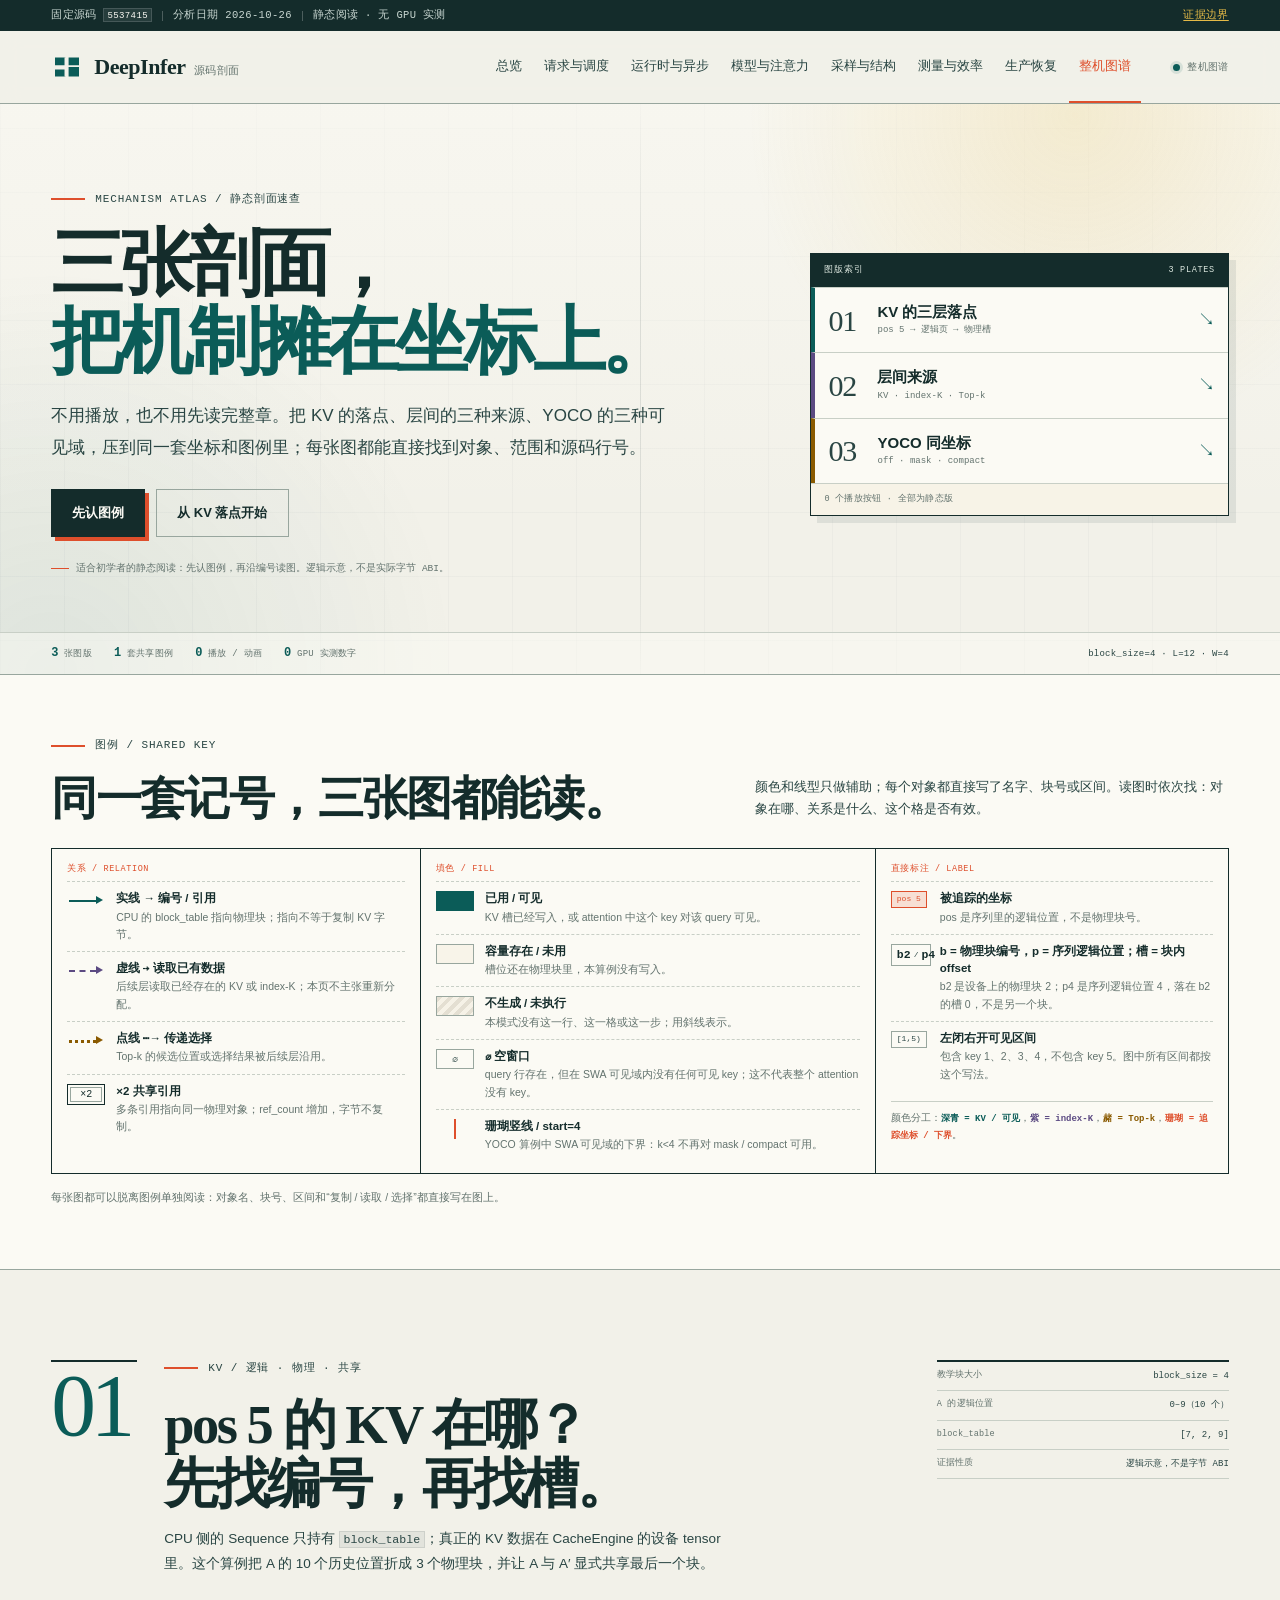
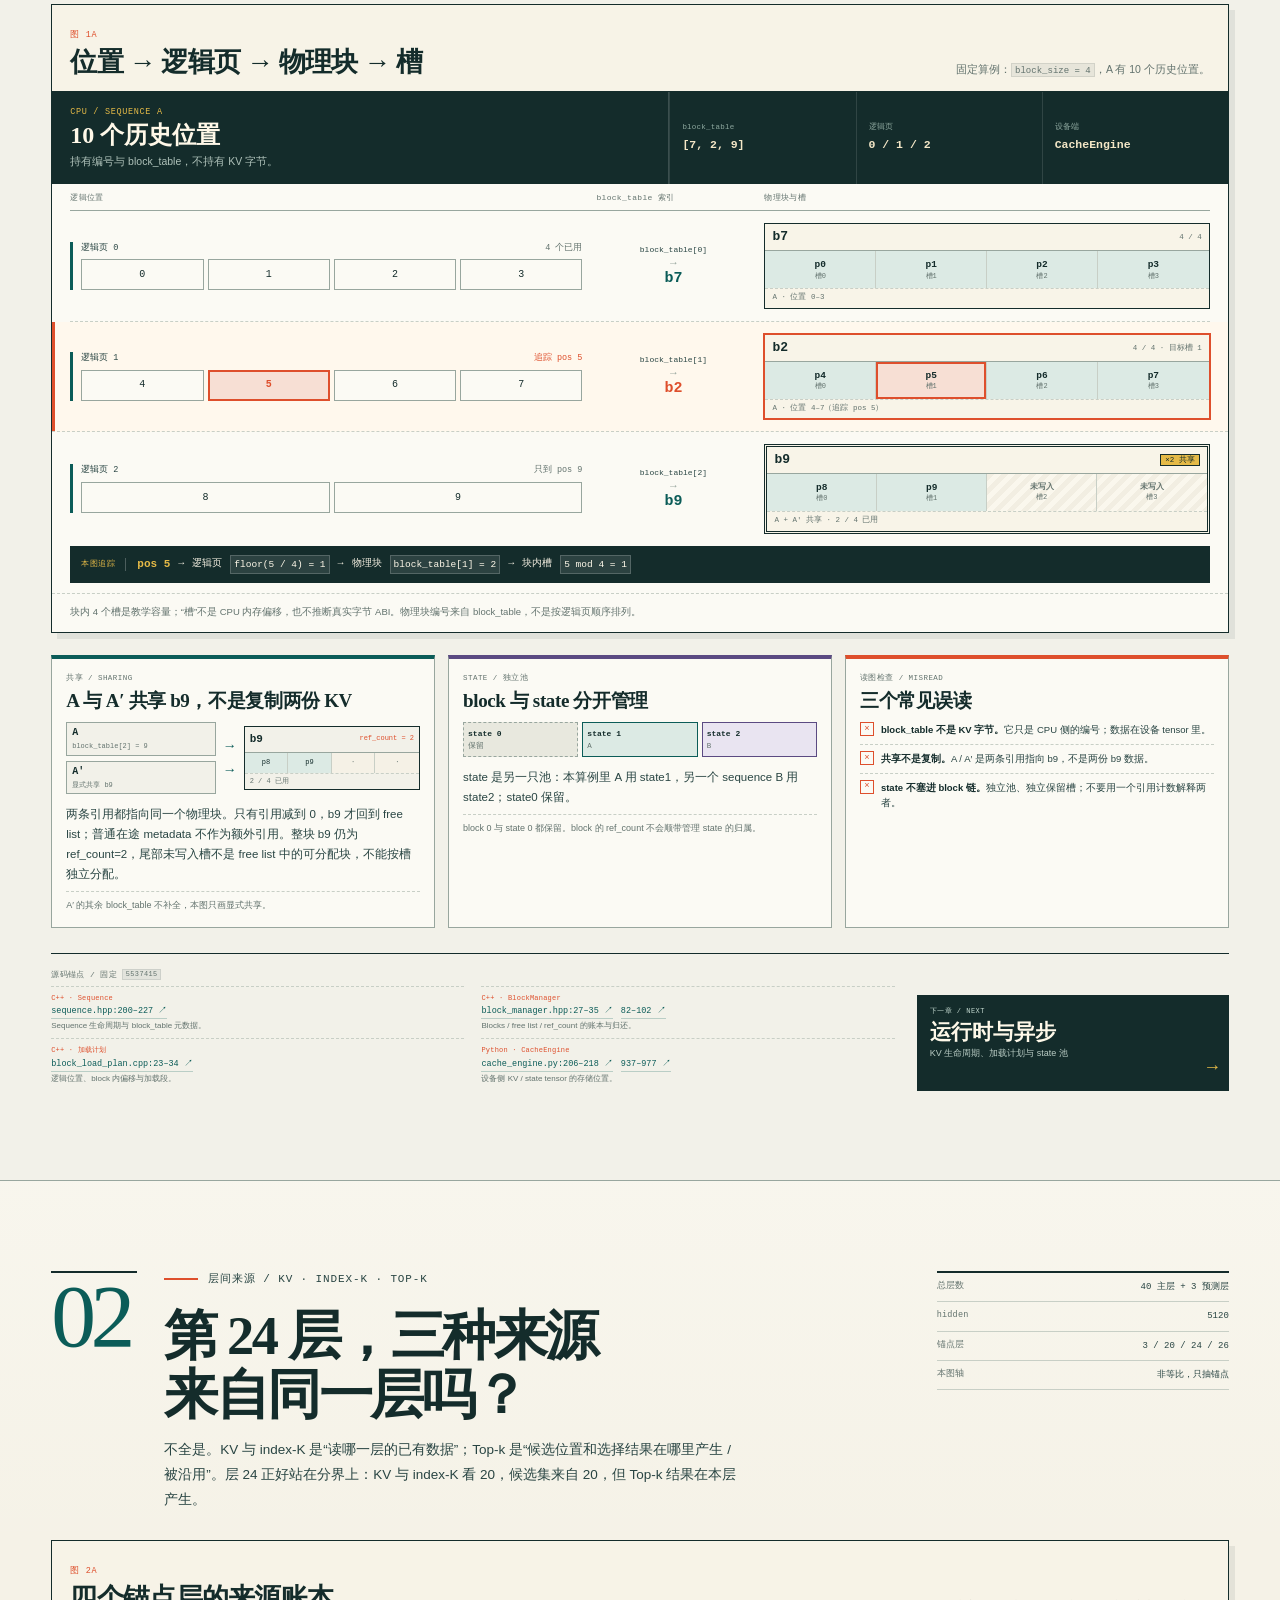
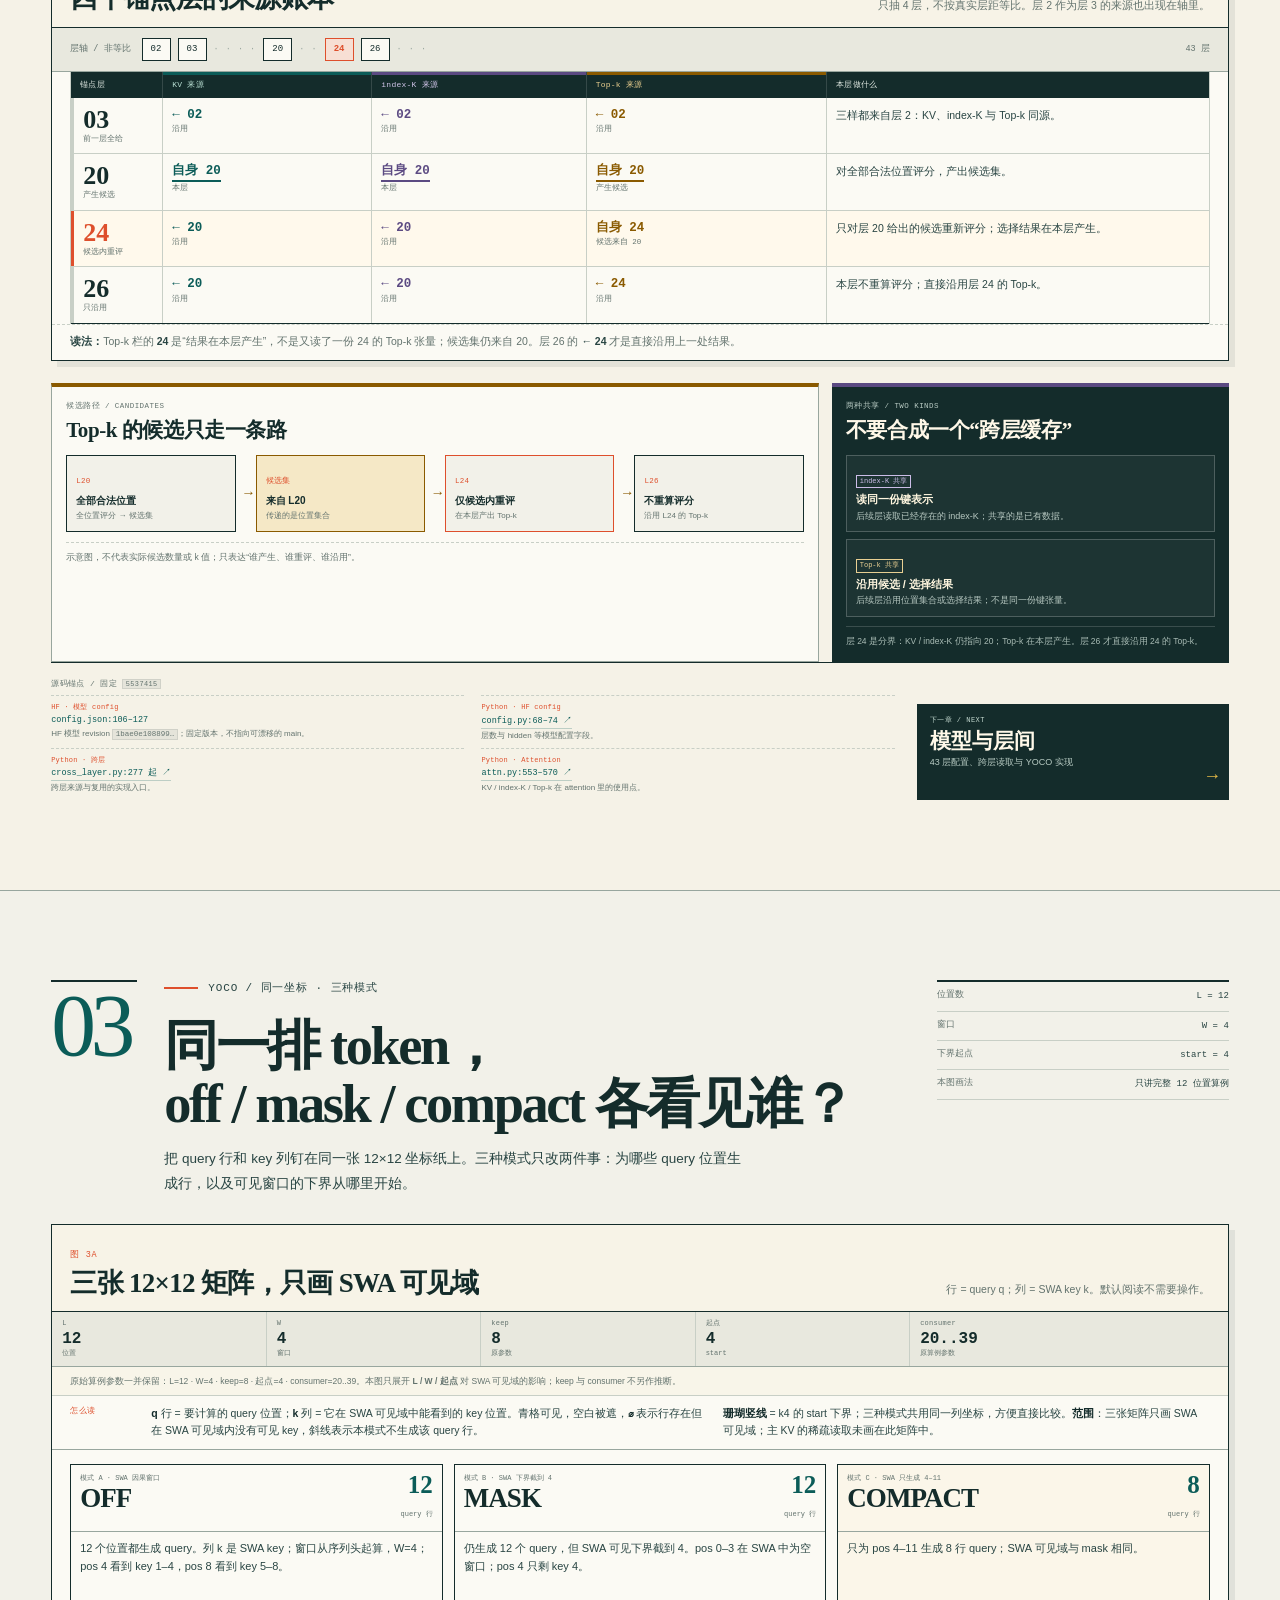
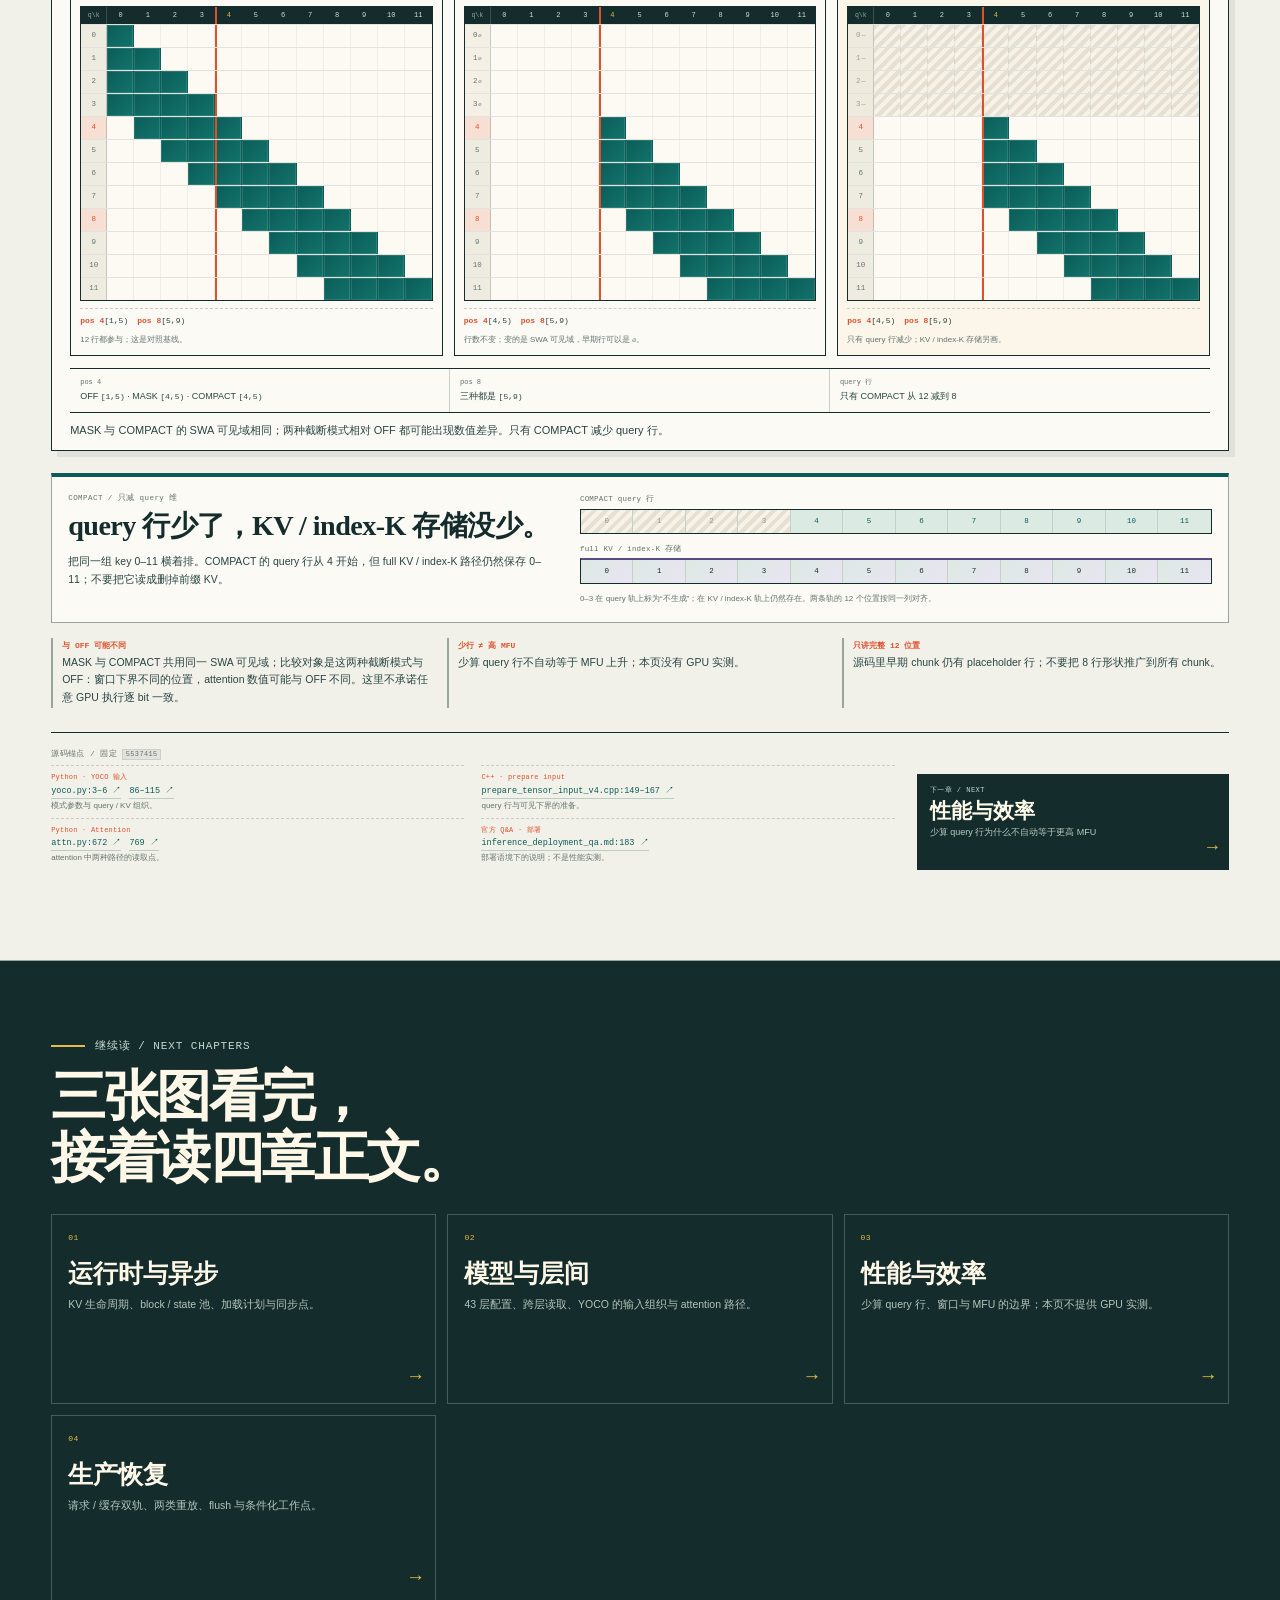
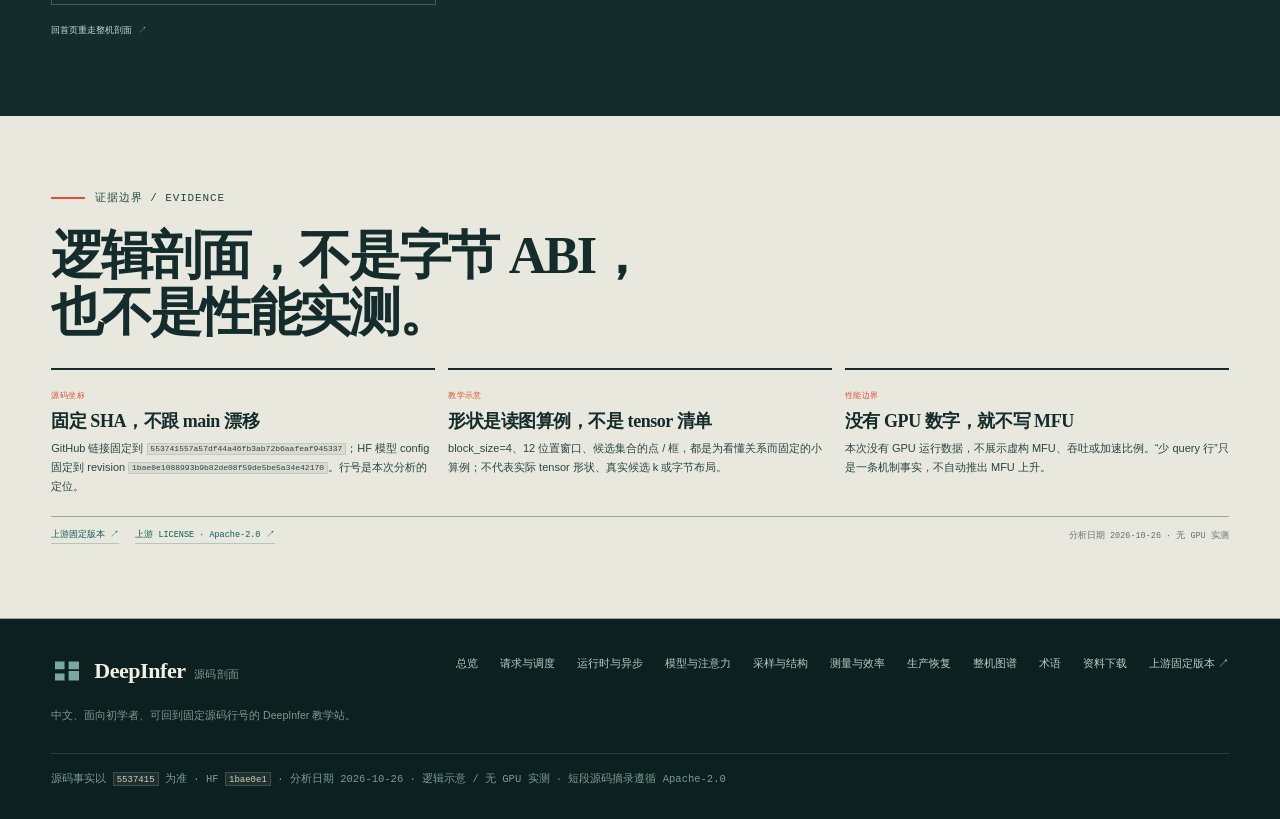
==== commit 29de3ad9: "Add production cache recovery and benchmark reading chapter" ====
--- a/atlas.html
+++ b/atlas.html
@@ -44,6 +44,7 @@
       <a href="model.html">模型与注意力</a>
       <a href="sampling.html">采样与结构</a>
       <a href="performance.html">测量与效率</a>
+      <a href="production.html">生产恢复</a>
       <a href="atlas.html" aria-current="page">整机图谱</a>
     </nav>
     <span class="header-status"><i aria-hidden="true"></i>整机图谱</span>
@@ -1300,7 +1301,7 @@
   <section class="sheet-next" aria-labelledby="next-title">
     <div class="wrap">
       <p class="eyebrow eyebrow--light"><span class="eyebrow__rule"></span>继续读 / NEXT CHAPTERS</p>
-      <h2 id="next-title">三张图看完，<br>接着读三章正文。</h2>
+      <h2 id="next-title">三张图看完，<br>接着读四章正文。</h2>
       <div class="sheet-next__grid">
         <a class="sheet-next-card" href="runtime.html">
           <span class="sheet-next-card__no">01</span>
@@ -1320,6 +1321,12 @@
           <p>少算 query 行、窗口与 MFU 的边界；本页不提供 GPU 实测。</p>
           <span class="sheet-next-card__arrow" aria-hidden="true">→</span>
         </a>
+        <a class="sheet-next-card" href="production.html">
+          <span class="sheet-next-card__no">04</span>
+          <strong>生产恢复</strong>
+          <p>请求 / 缓存双轨、两类重放、flush 与条件化工作点。</p>
+          <span class="sheet-next-card__arrow" aria-hidden="true">→</span>
+        </a>
       </div>
       <p class="sheet-next__foot"><a href="index.html">回首页重走整机剖面</a><span aria-hidden="true">↗</span></p>
     </div>
@@ -1372,6 +1379,7 @@
       <a href="model.html">模型与注意力</a>
       <a href="sampling.html">采样与结构</a>
       <a href="performance.html">测量与效率</a>
+      <a href="production.html">生产恢复</a>
       <a href="atlas.html">整机图谱</a>
       <a href="index.html#glossary">术语</a>
       <a href="index.html#resources">资料下载</a>
--- a/assets/navigation.css
+++ b/assets/navigation.css
@@ -1,4 +1,4 @@
-/* Unified seven-page navigation and chapter jump links.
+/* Unified eight-page navigation and chapter jump links.
    Loaded after site.css; layout only, no animation changes. */
 
 .primary-nav a { padding-inline: 10px; }
